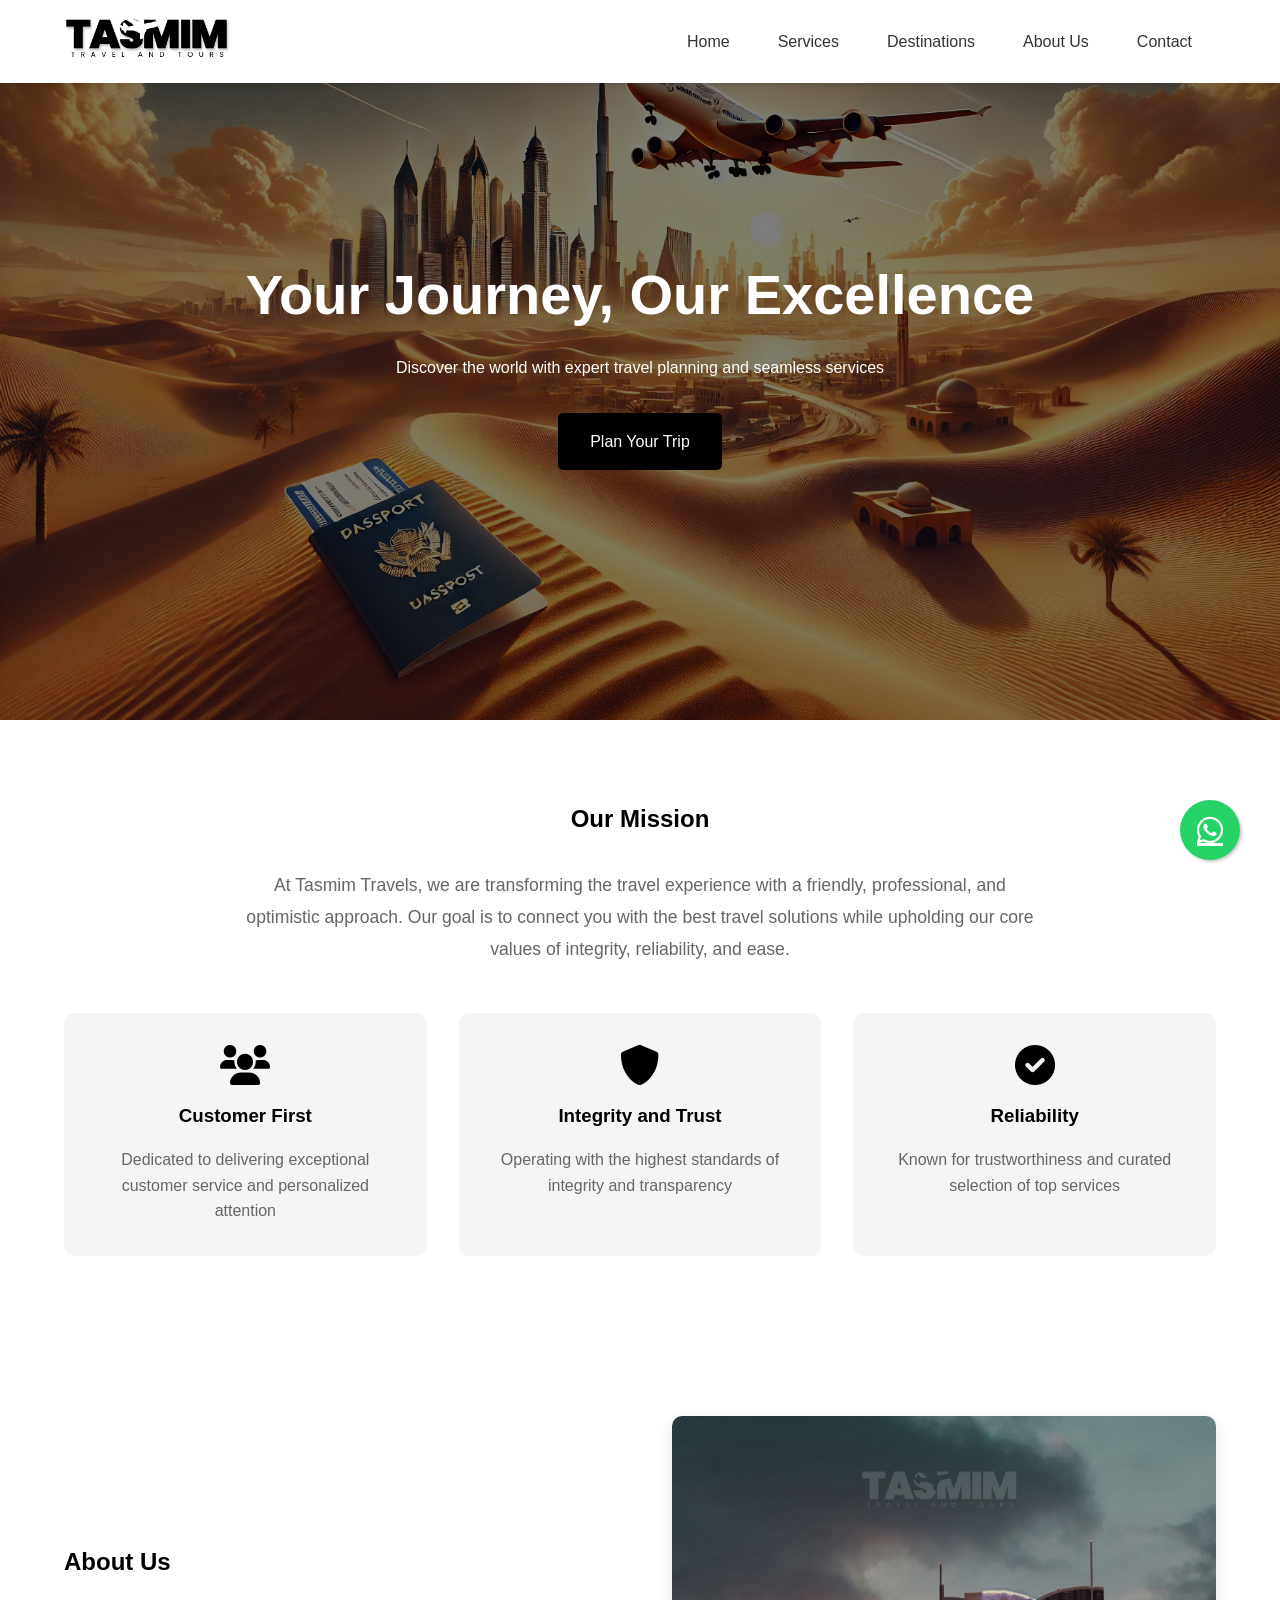
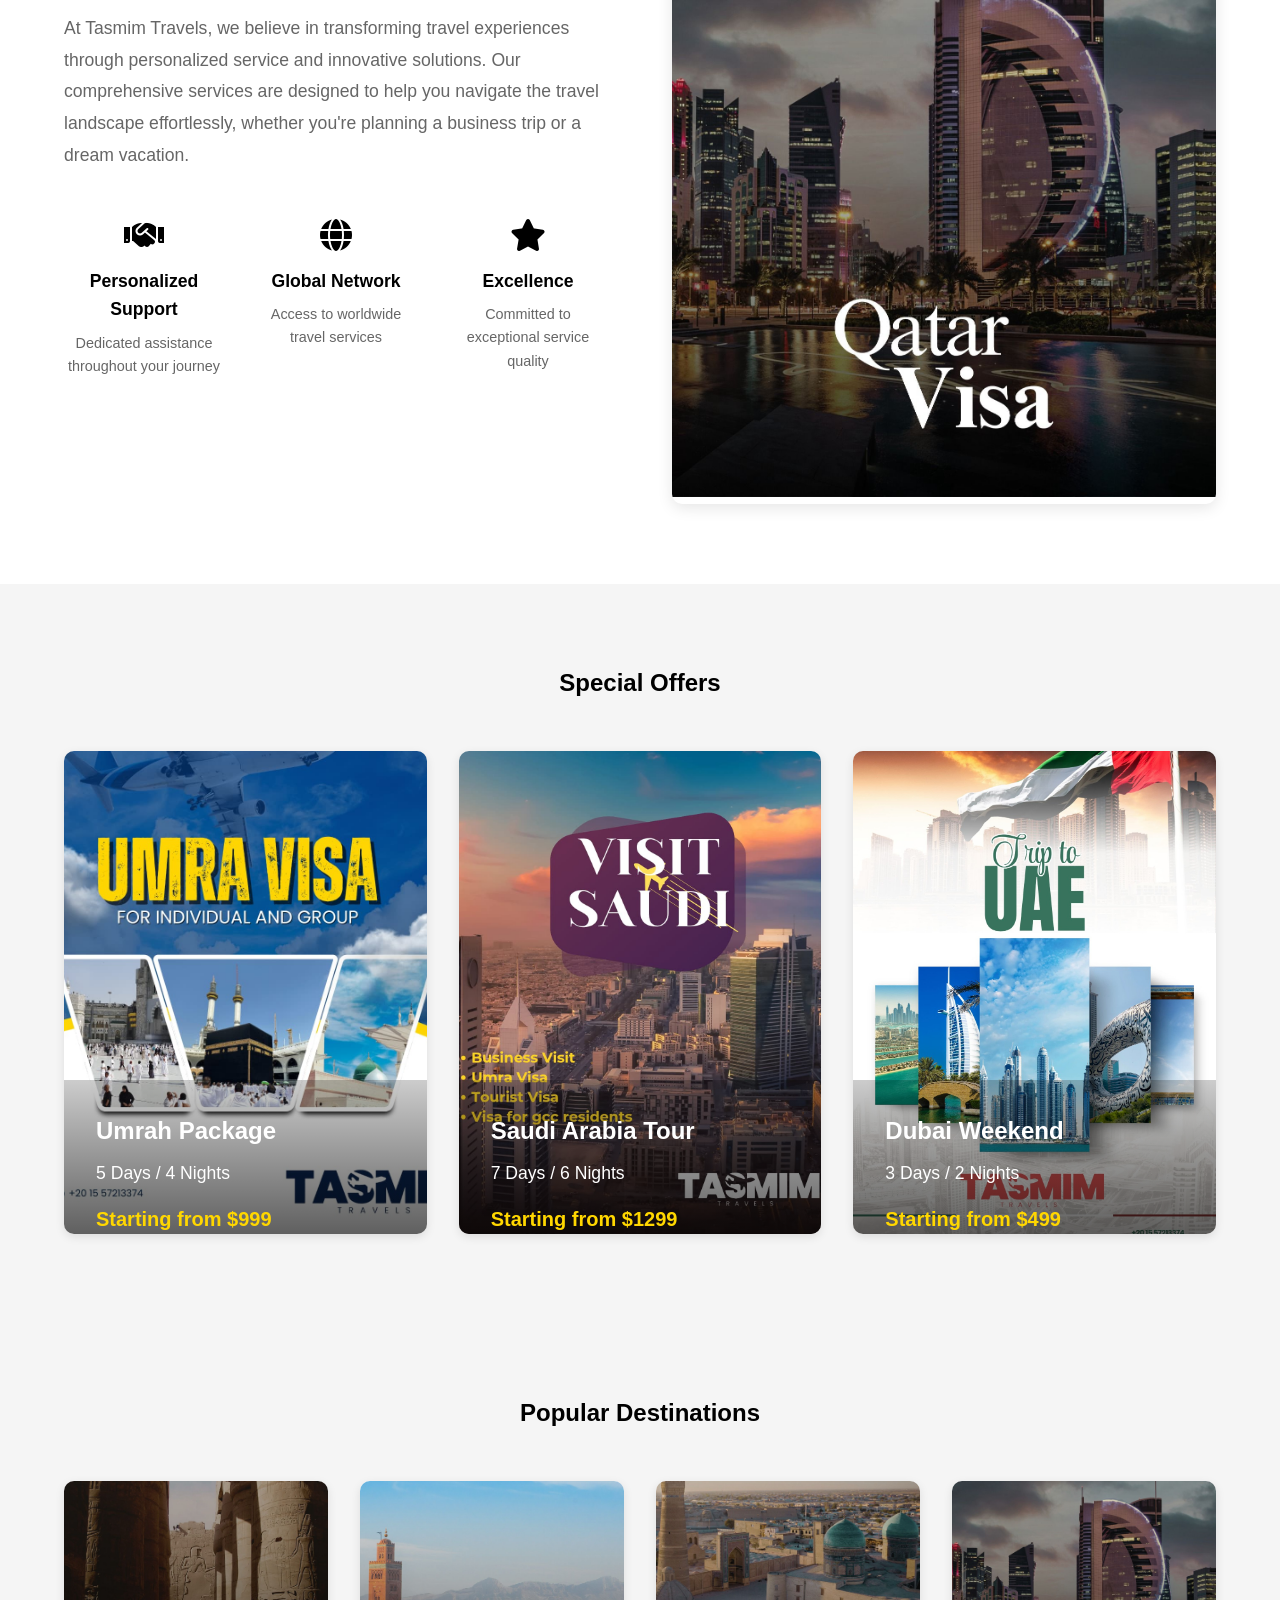
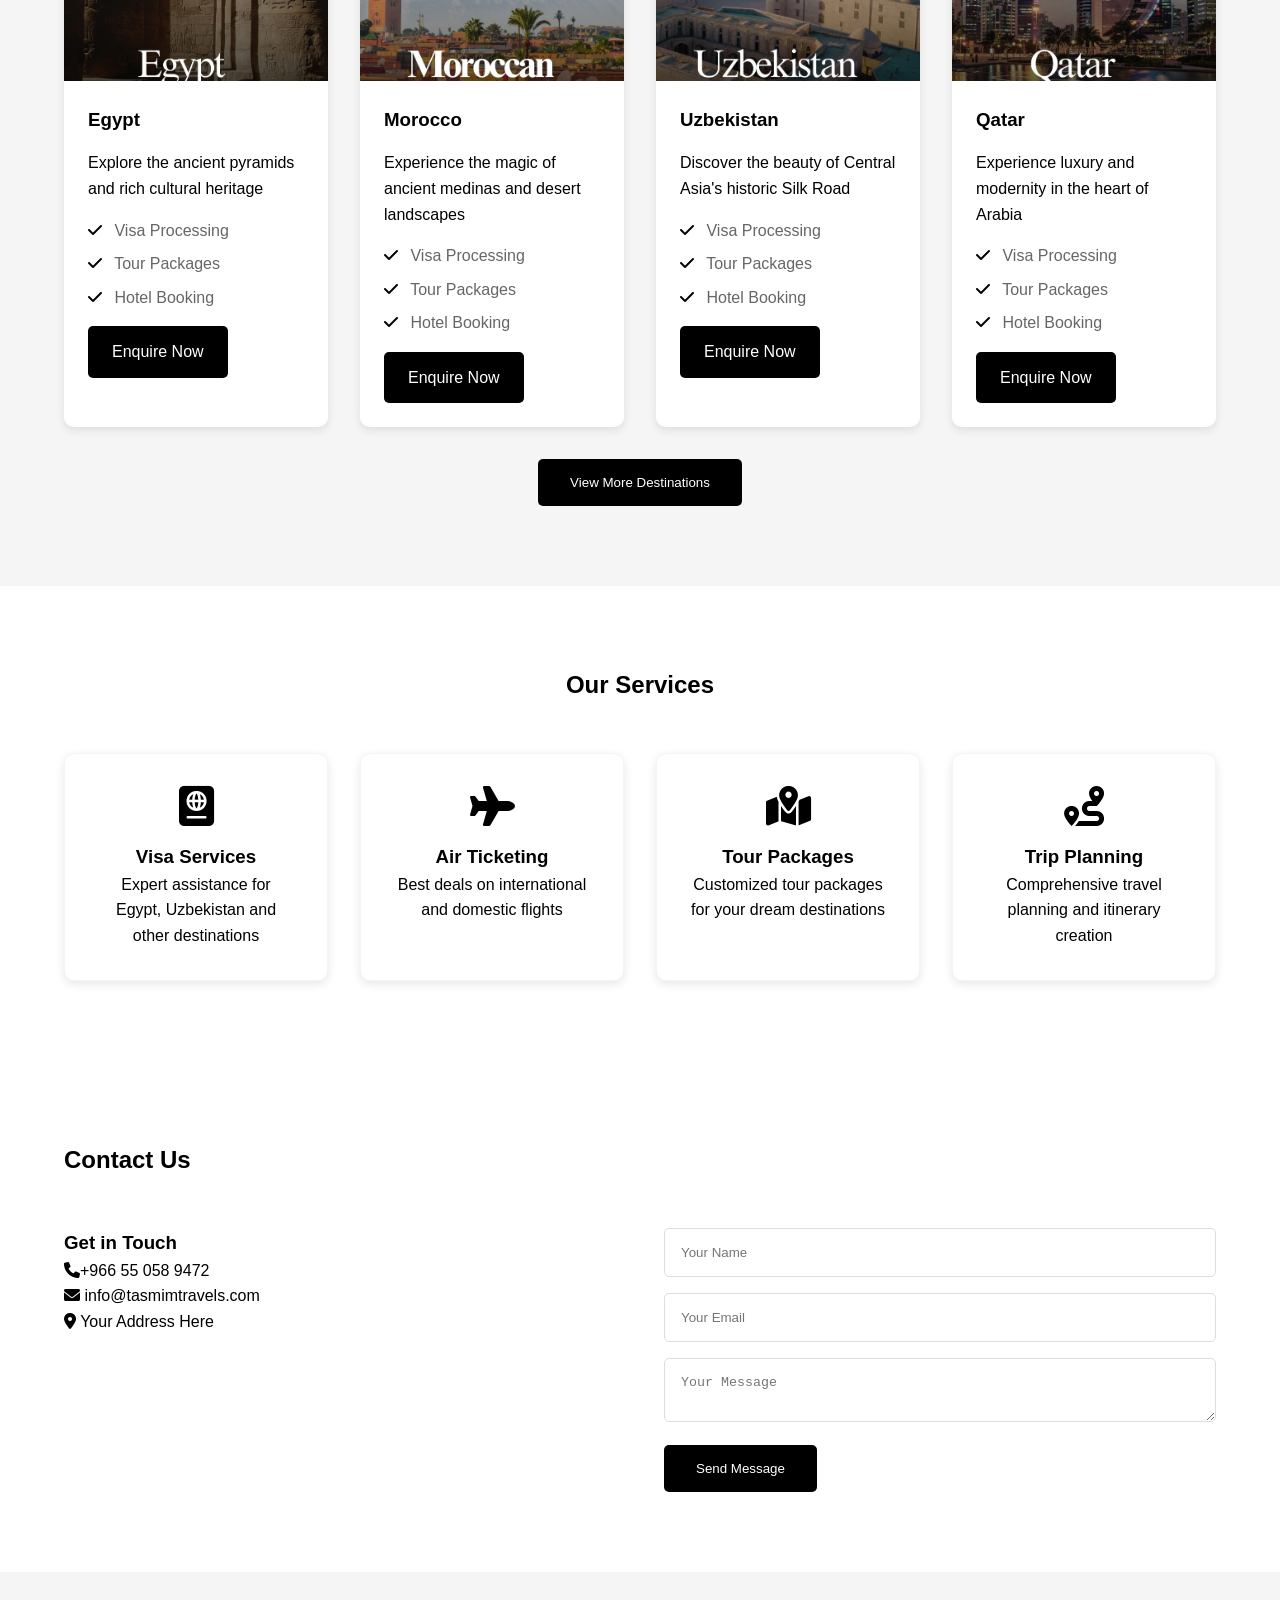
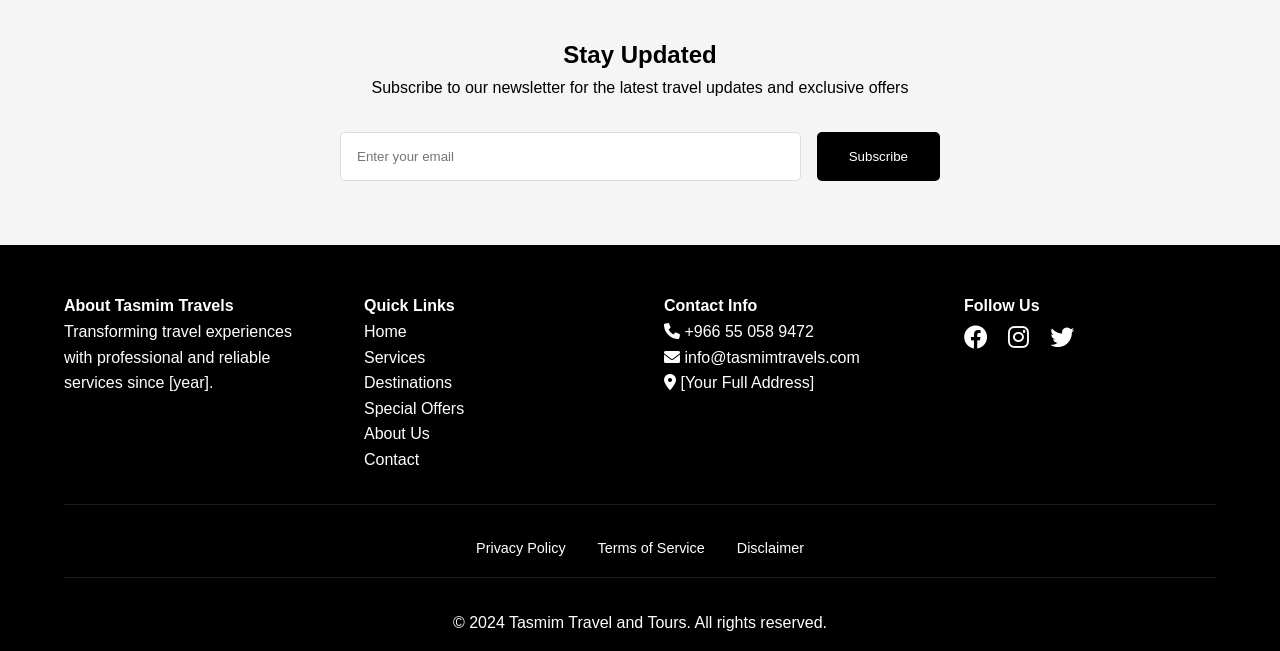
==== index.html @ 7924717f "First commit" ====
<!DOCTYPE html>
<html lang="en">
<head>
    <meta charset="UTF-8">
    <meta name="viewport" content="width=device-width, initial-scale=1.0">
    <title>Tasmim Travel and Tours</title>
    <link rel="stylesheet" href="styles.css">
    <link rel="stylesheet" href="https://cdnjs.cloudflare.com/ajax/libs/font-awesome/6.0.0/css/all.min.css">
</head>
<body>
    <!-- Header -->
    <header>
        <nav class="navbar">
            <div class="logo">
                <img src="assets/Tasmim (2).jpg" alt="Tasmim Travels">
            </div>
            <ul class="nav-links">
                <li><a href="#home">Home</a></li>
                <li><a href="#services">Services</a></li>
                <li><a href="#destinations">Destinations</a></li>
                <li><a href="#about">About Us</a></li>
                <li><a href="#contact">Contact</a></li>
            </ul>
        </nav>
    </header>

    <!-- Hero Section -->
    <section class="hero">
        <div class="hero-content">
            <h1>Your Journey, Our Excellence</h1>
            <p>Discover the world with expert travel planning and seamless services</p>
            <a href="#contact" class="cta-button">Plan Your Trip</a>
        </div>
    </section>

    <!-- Mission Section -->
    <section id="mission" class="mission">
        <div class="mission-content">
            <h2>Our Mission</h2>
            <p>At Tasmim Travels, we are transforming the travel experience with a friendly, professional, and optimistic approach. Our goal is to connect you with the best travel solutions while upholding our core values of integrity, reliability, and ease.</p>
            <div class="pillars-grid">
                <div class="pillar-card">
                    <i class="fas fa-users"></i>
                    <h3>Customer First</h3>
                    <p>Dedicated to delivering exceptional customer service and personalized attention</p>
                </div>
                <div class="pillar-card">
                    <i class="fas fa-shield-alt"></i>
                    <h3>Integrity and Trust</h3>
                    <p>Operating with the highest standards of integrity and transparency</p>
                </div>
                <div class="pillar-card">
                    <i class="fas fa-check-circle"></i>
                    <h3>Reliability</h3>
                    <p>Known for trustworthiness and curated selection of top services</p>
                </div>
            </div>
        </div>
    </section>

    <!-- About Us Section -->
    <section id="about" class="about">
        <div class="about-container">
            <div class="about-content">
                <h2>About Us</h2>
                <p>At Tasmim Travels, we believe in transforming travel experiences through personalized service and innovative solutions. Our comprehensive services are designed to help you navigate the travel landscape effortlessly, whether you're planning a business trip or a dream vacation.</p>
                <div class="about-features">
                    <div class="feature">
                        <i class="fas fa-handshake"></i>
                        <h3>Personalized Support</h3>
                        <p>Dedicated assistance throughout your journey</p>
                    </div>
                    <div class="feature">
                        <i class="fas fa-globe"></i>
                        <h3>Global Network</h3>
                        <p>Access to worldwide travel services</p>
                    </div>
                    <div class="feature">
                        <i class="fas fa-star"></i>
                        <h3>Excellence</h3>
                        <p>Committed to exceptional service quality</p>
                    </div>
                </div>
            </div>
            <div class="about-image">
                <img src="assets/qatar.jpeg" alt="Travel Experience">
            </div>
        </div>
    </section>

    <!-- Recent Offers Section -->
    <section id="offers" class="offers">
        <h2>Special Offers</h2>
        <div class="offers-grid"></div>
    </section>

    <!-- Destinations Section -->
    <section id="destinations" class="destinations">
        <h2>Popular Destinations</h2>
        <div class="destinations-grid"></div>
        <button class="view-more-btn">View More Destinations</button>
    </section>

    <!-- Services Section -->
    <section id="services" class="services">
        <h2>Our Services</h2>
        <div class="services-grid">
            <div class="service-card">
                <i class="fas fa-passport"></i>
                <h3>Visa Services</h3>
                <p>Expert assistance for Egypt, Uzbekistan and other destinations</p>
            </div>
            <div class="service-card">
                <i class="fas fa-plane"></i>
                <h3>Air Ticketing</h3>
                <p>Best deals on international and domestic flights</p>
            </div>
            <div class="service-card">
                <i class="fas fa-map-marked-alt"></i>
                <h3>Tour Packages</h3>
                <p>Customized tour packages for your dream destinations</p>
            </div>
            <div class="service-card">
                <i class="fas fa-route"></i>
                <h3>Trip Planning</h3>
                <p>Comprehensive travel planning and itinerary creation</p>
            </div>
        </div>
    </section>

    <!-- Contact Section -->
    <section id="contact" class="contact">
        <h2>Contact Us</h2>
        <div class="contact-container">
            <div class="contact-info">
                <h3>Get in Touch</h3>
                <p><i class="fas fa-phone"></i>+966 55 058 9472</p>
                <p><i class="fas fa-envelope"></i> info@tasmimtravels.com</p>
                <p><i class="fas fa-location-dot"></i> Your Address Here</p>
            </div>
            <form class="contact-form">
                <input type="text" placeholder="Your Name">
                <input type="email" placeholder="Your Email">
                <textarea placeholder="Your Message"></textarea>
                <button type="submit">Send Message</button>
            </form>
        </div>
    </section>

    <!-- Newsletter Section -->
    <section id="newsletter" class="newsletter">
        <div class="newsletter-content">
            <h2>Stay Updated</h2>
            <p>Subscribe to our newsletter for the latest travel updates and exclusive offers</p>
            <form class="newsletter-form">
                <input type="email" placeholder="Enter your email">
                <button type="submit">Subscribe</button>
            </form>
        </div>
    </section>

    <!-- WhatsApp Float Button -->
    <a href="https://wa.me/+966550589472" class="whatsapp-float" target="_blank">
        <i class="fab fa-whatsapp"></i>
    </a>

    <!-- Footer -->
    <footer>
        <div class="footer-content">
            <div class="footer-section">
                <h4>About Tasmim Travels</h4>
                <p>Transforming travel experiences with professional and reliable services since [year].</p>
            </div>
            <div class="footer-links">
                <h4>Quick Links</h4>
                <ul>
                    <li><a href="#home">Home</a></li>
                    <li><a href="#services">Services</a></li>
                    <li><a href="#destinations">Destinations</a></li>
                    <li><a href="#offers">Special Offers</a></li>
                    <li><a href="#about">About Us</a></li>
                    <li><a href="#contact">Contact</a></li>
                </ul>
            </div>
            <div class="footer-contact">
                <h4>Contact Info</h4>
                <p><i class="fas fa-phone"></i> +966 55 058 9472</p>
                <p><i class="fas fa-envelope"></i> info@tasmimtravels.com</p>
                <p><i class="fas fa-location-dot"></i> [Your Full Address]</p>
            </div>
            <div class="footer-social">
                <h4>Follow Us</h4>
                <div class="social-icons">
                    <a href="#"><i class="fab fa-facebook"></i></a>
                    <a href="#"><i class="fab fa-instagram"></i></a>
                    <a href="#"><i class="fab fa-twitter"></i></a>
                </div>
            </div>
        </div>
        <div class="footer-legal">
            <div class="legal-links">
                <a href="/privacy">Privacy Policy</a>
                <a href="/terms">Terms of Service</a>
                <a href="/disclaimer">Disclaimer</a>
            </div>
            <div class="footer-bottom">
                <p>&copy; 2024 Tasmim Travel and Tours. All rights reserved.</p>
            </div>
        </div>
    </footer>
    <script src="script.js"></script>
</body>
</html>
---- styles.css ----
/* Reset and Base Styles */
* {
    margin: 0;
    padding: 0;
    box-sizing: border-box;
}

body {
    font-family: 'Arial', sans-serif;
    line-height: 1.6;
}

/* Update existing color schemes */
:root {
    --primary-color: #000000;
    --secondary-color: #ffffff;
    --accent-color: #333333;
    --text-light: #ffffff;
    --text-dark: #000000;
    --gray-light: #f5f5f5;
    --gray-medium: #666666;
}

/* Navbar Styles */
.navbar {
    display: flex;
    justify-content: space-between;
    align-items: center;
    padding: 0.8rem 5%;
    background: var(--secondary-color);
    position: fixed;
    width: 100%;
    top: 0;
    z-index: 1000;
    box-shadow: 0 2px 5px rgba(0,0,0,0.1);
}

.logo img {
    height: 50px;
}

.nav-links {
    display: flex;
    list-style: none;
}

.nav-links li a {
    text-decoration: none;
    color: #333;
    padding: 0 1.5rem;
    transition: color 0.3s;
}

.nav-links li a:hover {
    color: var(--primary-color);
    font-weight: bold;
}

/* Hero Section */
.hero {
    height: 80vh;
    background: linear-gradient(rgba(0,0,0,0.5), rgba(0,0,0,0.5)), url('assets/hero.webp');
    background-size: cover;
    background-position: center;
    display: flex;
    align-items: center;
    justify-content: center;
    text-align: center;
    color: white;
}

.hero-content h1 {
    font-size: 3.5rem;
    margin-bottom: 1rem;
}

.cta-button {
    display: inline-block;
    padding: 1rem 2rem;
    background: var(--primary-color);
    color: var(--secondary-color);
    text-decoration: none;
    border-radius: 5px;
    margin-top: 2rem;
    transition: background 0.3s;
}

.cta-button:hover {
    background: var(--accent-color);
}

/* Services Section */
.services {
    padding: 5rem 5%;
    text-align: center;
}

.services-grid {
    display: grid;
    grid-template-columns: repeat(auto-fit, minmax(250px, 1fr));
    gap: 2rem;
    margin-top: 3rem;
}

.service-card {
    padding: 2rem;
    border-radius: 10px;
    box-shadow: 0 3px 10px rgba(0,0,0,0.1);
    transition: transform 0.3s;
    background: var(--secondary-color);
    border: 1px solid var(--gray-light);
}

.service-card:hover {
    transform: translateY(-5px);
}

.service-card i {
    font-size: 2.5rem;
    color: var(--primary-color);
    margin-bottom: 1rem;
}

/* Contact Section */
.contact {
    padding: 5rem 5%;
    background: var(--secondary-color);
}

.contact-container {
    display: grid;
    grid-template-columns: 1fr 1fr;
    gap: 3rem;
    margin-top: 3rem;
}

.contact-form input,
.contact-form textarea {
    width: 100%;
    padding: 1rem;
    margin-bottom: 1rem;
    border: 1px solid #ddd;
    border-radius: 5px;
}

.contact-form button {
    padding: 1rem 2rem;
    background: var(--primary-color);
    color: var(--secondary-color);
    border: none;
    border-radius: 5px;
    cursor: pointer;
}

.contact-form button:hover {
    background: var(--accent-color);
}

/* Footer Styles */
footer {
    background: var(--primary-color);
    color: white;
    padding: 3rem 5% 1rem;
}

.footer-content {
    display: grid;
    grid-template-columns: repeat(auto-fit, minmax(200px, 1fr));
    gap: 3rem;
    margin-bottom: 2rem;
}

.footer-links ul {
    list-style: none;
}

.footer-links a {
    color: white;
    text-decoration: none;
}

.social-icons a {
    color: white;
    font-size: 1.5rem;
    margin-right: 1rem;
}

.footer-bottom {
    text-align: center;
    padding-top: 2rem;
    border-top: 1px solid rgba(255,255,255,0.1);
}

.footer-legal {
    padding-top: 2rem;
    border-top: 1px solid rgba(255,255,255,0.1);
    text-align: center;
}

.legal-links {
    display: flex;
    justify-content: center;
    gap: 2rem;
    margin-bottom: 1rem;
}

.legal-links a {
    color: var(--text-light);
    text-decoration: none;
    font-size: 0.9rem;
}

/* New Destinations Styles */
.destinations {
    padding: 5rem 5%;
    background: var(--gray-light);
}

.destinations h2 {
    text-align: center;
    margin-bottom: 3rem;
    color: var(--text-dark);
}

.destinations-grid {
    display: grid;
    grid-template-columns: repeat(4, 1fr);
    gap: 2rem;
}

.destination-card {
    background: var(--secondary-color);
    border-radius: 10px;
    overflow: hidden;
    box-shadow: 0 3px 10px rgba(0,0,0,0.1);
    transition: transform 0.3s;
    animation: fadeIn 0.5s ease-out forwards;
}

.destination-card:hover {
    transform: translateY(-5px);
}

.destination-img {
    height: 200px;
    overflow: hidden;
}

.destination-img img {
    width: 100%;
    height: 100%;
    object-fit: cover;
    transition: transform 0.3s;
}

.destination-card:hover .destination-img img {
    transform: scale(1.1);
}

.destination-content {
    padding: 1.5rem;
}

.destination-content h3 {
    color: var(--text-dark);
    margin-bottom: 1rem;
}

.destination-features {
    list-style: none;
    margin: 1rem 0;
}

.destination-features li {
    margin-bottom: 0.5rem;
    color: var(--gray-medium);
}

.destination-features i {
    color: var(--primary-color);
    margin-right: 0.5rem;
}

.destination-cta {
    display: inline-block;
    padding: 0.8rem 1.5rem;
    background: var(--primary-color);
    color: var(--secondary-color);
    text-decoration: none;
    border-radius: 5px;
    transition: background 0.3s;
}

.destination-cta:hover {
    background: var(--accent-color);
}

/* WhatsApp Float Button */
.whatsapp-float {
    position: fixed;
    bottom: 40px;
    right: 40px;
    background: #25D366;
    color: var(--secondary-color);
    width: 60px;
    height: 60px;
    border-radius: 50%;
    text-align: center;
    font-size: 30px;
    box-shadow: 2px 2px 3px rgba(0,0,0,0.2);
    z-index: 100;
    display: flex;
    align-items: center;
    justify-content: center;
    transition: transform 0.3s;
}

.whatsapp-float:hover {
    transform: scale(1.1);
}

/* Responsive Design */
@media (max-width: 768px) {
    .nav-links {
        display: none;
    }
    
    .hero-content h1 {
        font-size: 2.5rem;
    }
    
    .contact-container {
        grid-template-columns: 1fr;
    }

    .destinations-grid {
        grid-template-columns: 1fr;
    }

    .whatsapp-float {
        bottom: 20px;
        right: 20px;
        width: 50px;
        height: 50px;
        font-size: 25px;
    }

    /* Add hamburger menu for mobile */
    .navbar {
        position: relative;
    }

    .nav-links {
        position: absolute;
        top: 100%;
        left: 0;
        right: 0;
        background: var(--secondary-color);
        flex-direction: column;
        padding: 1rem 0;
        text-align: center;
        box-shadow: 0 2px 5px rgba(0,0,0,0.1);
    }

    .nav-links li {
        margin: 1rem 0;
    }

    .hamburger {
        display: block;
    }

    .footer-content {
        grid-template-columns: 1fr;
        text-align: center;
    }

    .legal-links {
        flex-direction: column;
        gap: 1rem;
    }

    .social-icons {
        justify-content: center;
    }
}

/* Add animation for cards */
@keyframes fadeIn {
    from {
        opacity: 0;
        transform: translateY(20px);
    }
    to {
        opacity: 1;
        transform: translateY(0);
    }
}

.destination-card {
    animation: fadeIn 0.5s ease-out forwards;
}

/* Hamburger button styles */
.hamburger {
    display: none;
    background: none;
    border: none;
    font-size: 1.5rem;
    cursor: pointer;
    color: var(--primary-color);
}

@media (max-width: 768px) {
    .hamburger {
        display: block;
    }
}

/* Hide cards after the first 4 */
.destination-card:nth-child(n+5) {
    display: none;
}

/* Show all cards when parent has show-all class */
.show-all .destination-card {
    display: block;
}

/* View More Button */
.view-more-btn {
    display: block;
    margin: 2rem auto 0;
    padding: 1rem 2rem;
    background: var(--primary-color);
    color: var(--secondary-color);
    border: none;
    border-radius: 5px;
    cursor: pointer;
    transition: background 0.3s;
}

.view-more-btn:hover {
    background: var(--accent-color);
}

.view-more-btn.hidden {
    display: none;
}

@media (max-width: 1200px) {
    .destinations-grid {
        grid-template-columns: repeat(3, 1fr);
    }
    /* Show first 3 cards on medium screens */
    .destination-card:nth-child(n+4) {
        display: none;
    }
    .show-all .destination-card {
        display: block;
    }
}

@media (max-width: 992px) {
    .destinations-grid {
        grid-template-columns: repeat(2, 1fr);
    }
    /* Show first 2 cards on smaller screens */
    .destination-card:nth-child(n+3) {
        display: none;
    }
    .show-all .destination-card {
        display: block;
    }
}

@media (max-width: 768px) {
    .destinations-grid {
        grid-template-columns: 1fr;
    }
    /* Show first card on mobile */
    .destination-card:nth-child(n+2) {
        display: none;
    }
    .show-all .destination-card {
        display: block;
    }
}

/* Offers Section */
.offers {
    padding: 5rem 5%;
    background: var(--gray-light);
}

.offers h2 {
    text-align: center;
    margin-bottom: 3rem;
    color: var(--text-dark);
}

.offers-grid {
    display: grid;
    grid-template-columns: repeat(3, 1fr);
    gap: 2rem;
}

.offer-card {
    position: relative;
    border-radius: 10px;
    overflow: hidden;
    box-shadow: 0 3px 10px rgba(0,0,0,0.1);
    transition: transform 0.3s;
    aspect-ratio: 3/4;
}

.offer-card img {
    width: 100%;
    height: 100%;
    object-fit: cover;
    transition: transform 0.3s;
}

.offer-overlay {
    position: absolute;
    bottom: 0;
    left: 0;
    right: 0;
    background: linear-gradient(to top, rgba(0,0,0,0.9), rgba(0,0,0,0.2));
    padding: 2rem;
    color: white;
    transform: translateY(100px);
    transition: transform 0.3s;
}

.offer-card:hover {
    transform: translateY(-5px);
}

.offer-card:hover .offer-overlay {
    transform: translateY(0);
}

.offer-card:hover img {
    transform: scale(1.1);
}

.offer-overlay h3 {
    font-size: 1.5rem;
    margin-bottom: 0.5rem;
}

.offer-overlay p {
    margin-bottom: 0.5rem;
    font-size: 1.1rem;
}

.offer-overlay .price {
    font-size: 1.25rem;
    font-weight: bold;
    color: #ffd700;
    margin: 1rem 0;
}

.offer-cta {
    display: inline-flex;
    align-items: center;
    gap: 0.5rem;
    background: #25D366;
    color: white;
    text-decoration: none;
    padding: 0.8rem 1.5rem;
    border-radius: 5px;
    transition: background 0.3s;
}

.offer-cta:hover {
    background: #128C7E;
}

/* Responsive adjustments for offers section */
@media (max-width: 992px) {
    .offers-grid {
        grid-template-columns: repeat(2, 1fr);
    }
}

@media (max-width: 768px) {
    .offers-grid {
        grid-template-columns: 1fr;
    }
    
    .offer-overlay {
        transform: translateY(0);
        background: linear-gradient(to top, rgba(0,0,0,0.9), rgba(0,0,0,0.4));
    }
}

/* Mission Section Styles */
.mission {
    padding: 5rem 5%;
    background: var(--secondary-color);
}

.mission-content {
    max-width: 1200px;
    margin: 0 auto;
    text-align: center;
}

.mission-content h2 {
    margin-bottom: 2rem;
    color: var(--text-dark);
}

.mission-content > p {
    max-width: 800px;
    margin: 0 auto 3rem;
    font-size: 1.1rem;
    line-height: 1.8;
    color: var(--gray-medium);
}

.pillars-grid {
    display: grid;
    grid-template-columns: repeat(3, 1fr);
    gap: 2rem;
}

.pillar-card {
    padding: 2rem;
    border-radius: 10px;
    background: var(--gray-light);
    transition: transform 0.3s;
}

.pillar-card:hover {
    transform: translateY(-5px);
}

.pillar-card i {
    font-size: 2.5rem;
    color: var(--primary-color);
    margin-bottom: 1rem;
}

.pillar-card h3 {
    margin-bottom: 1rem;
    color: var(--text-dark);
}

.pillar-card p {
    color: var(--gray-medium);
}

@media (max-width: 768px) {
    .pillars-grid {
        grid-template-columns: 1fr;
    }
}

/* About Us Section */
.about {
    padding: 5rem 5%;
    background: var(--secondary-color);
}

.about-container {
    max-width: 1200px;
    margin: 0 auto;
    display: grid;
    grid-template-columns: 1fr 1fr;
    gap: 4rem;
    align-items: center;
}

.about-content h2 {
    margin-bottom: 2rem;
    color: var(--text-dark);
}

.about-content > p {
    font-size: 1.1rem;
    line-height: 1.8;
    color: var(--gray-medium);
    margin-bottom: 3rem;
}

.about-features {
    display: grid;
    grid-template-columns: repeat(3, 1fr);
    gap: 2rem;
}

.feature {
    text-align: center;
}

.feature i {
    font-size: 2rem;
    color: var(--primary-color);
    margin-bottom: 1rem;
}

.feature h3 {
    font-size: 1.1rem;
    margin-bottom: 0.5rem;
    color: var(--text-dark);
}

.feature p {
    font-size: 0.9rem;
    color: var(--gray-medium);
}

.about-image {
    position: relative;
    border-radius: 10px;
    overflow: hidden;
    box-shadow: 0 4px 15px rgba(0,0,0,0.1);
}

.about-image img {
    width: 100%;
    height: 100%;
    object-fit: cover;
}

/* Responsive design for About section */
@media (max-width: 992px) {
    .about-container {
        grid-template-columns: 1fr;
        gap: 2rem;
    }

    .about-image {
        order: -1;
        max-height: 400px;
    }
}

@media (max-width: 768px) {
    .about-features {
        grid-template-columns: 1fr;
        gap: 1.5rem;
    }
}

/* Newsletter Section */
.newsletter {
    padding: 4rem 5%;
    background: var(--gray-light);
    text-align: center;
}

.newsletter-content {
    max-width: 600px;
    margin: 0 auto;
}

.newsletter-form {
    display: flex;
    gap: 1rem;
    margin-top: 2rem;
}

.newsletter-form input {
    flex: 1;
    padding: 1rem;
    border: 1px solid #ddd;
    border-radius: 5px;
}

.newsletter-form button {
    padding: 1rem 2rem;
    background: var(--primary-color);
    color: var(--secondary-color);
    border: none;
    border-radius: 5px;
    cursor: pointer;
}

@media (max-width: 768px) {
    .newsletter-form {
        flex-direction: column;
    }
    
    .newsletter-form button {
        width: 100%;
    }
}

/* Navbar Improvements */
.navbar {
    padding: 0.8rem 5%;
}

.hamburger {
    display: none;
    background: none;
    border: none;
    font-size: 1.5rem;
    cursor: pointer;
    color: var(--primary-color);
}

@media (max-width: 768px) {
    .hamburger {
        display: block;
    }

    .nav-links {
        display: none;
        position: absolute;
        top: 100%;
        left: 0;
        right: 0;
        background: var(--secondary-color);
        padding: 1rem 0;
        box-shadow: 0 2px 5px rgba(0,0,0,0.1);
    }

    .nav-links.active {
        display: flex;
        flex-direction: column;
    }

    .nav-links li {
        margin: 0.5rem 0;
    }
}
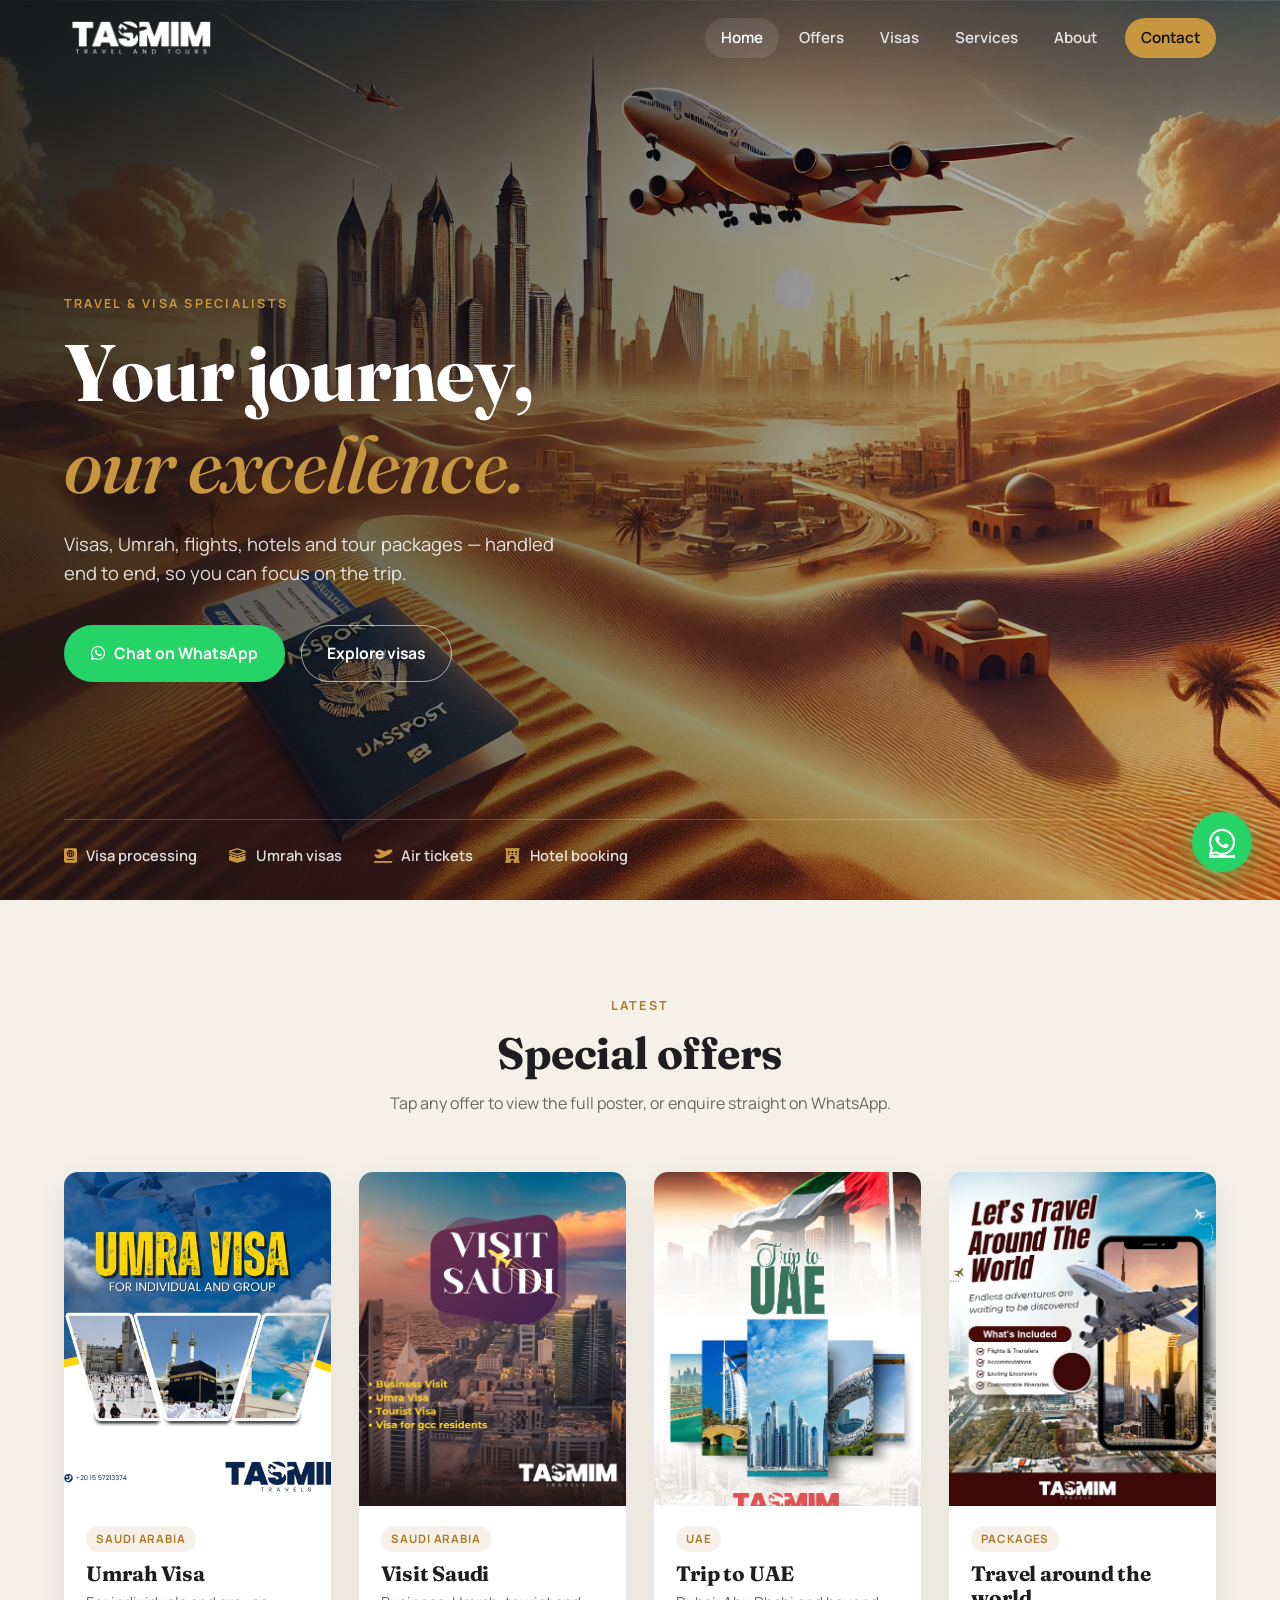
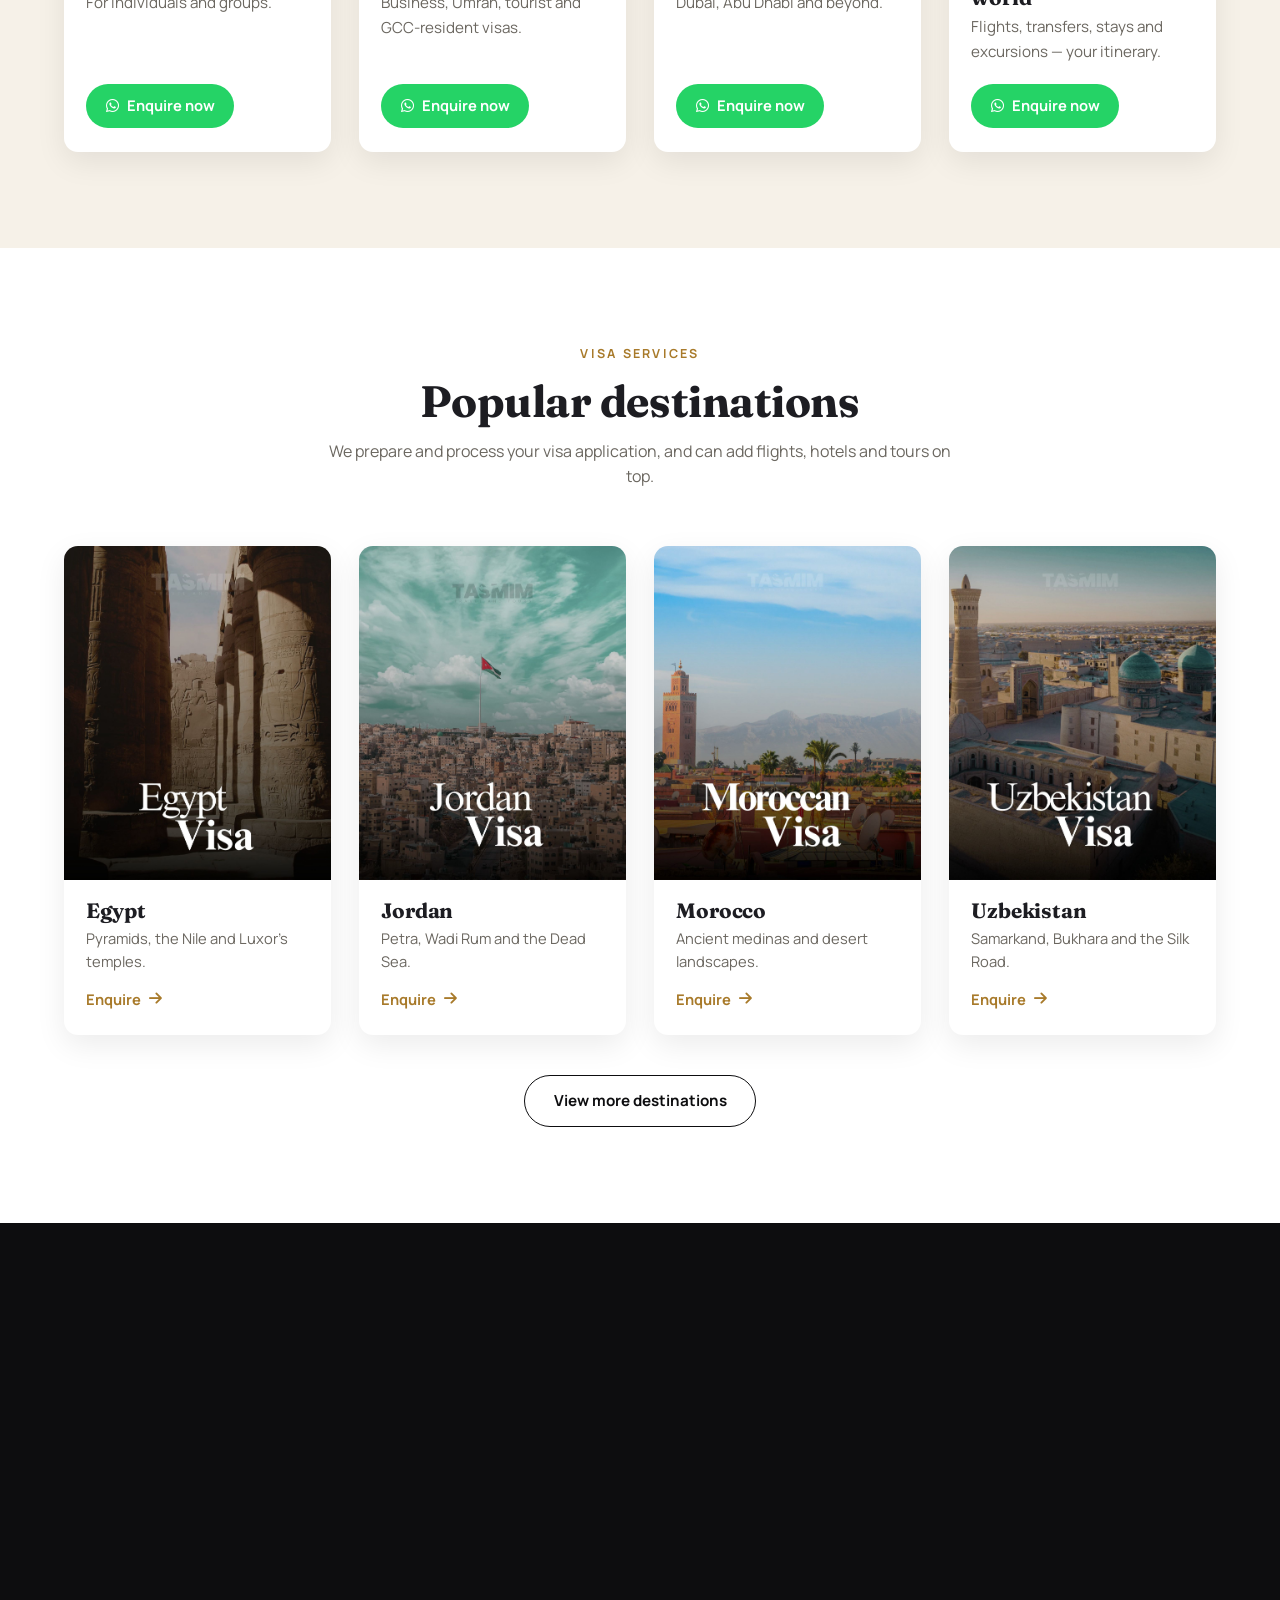
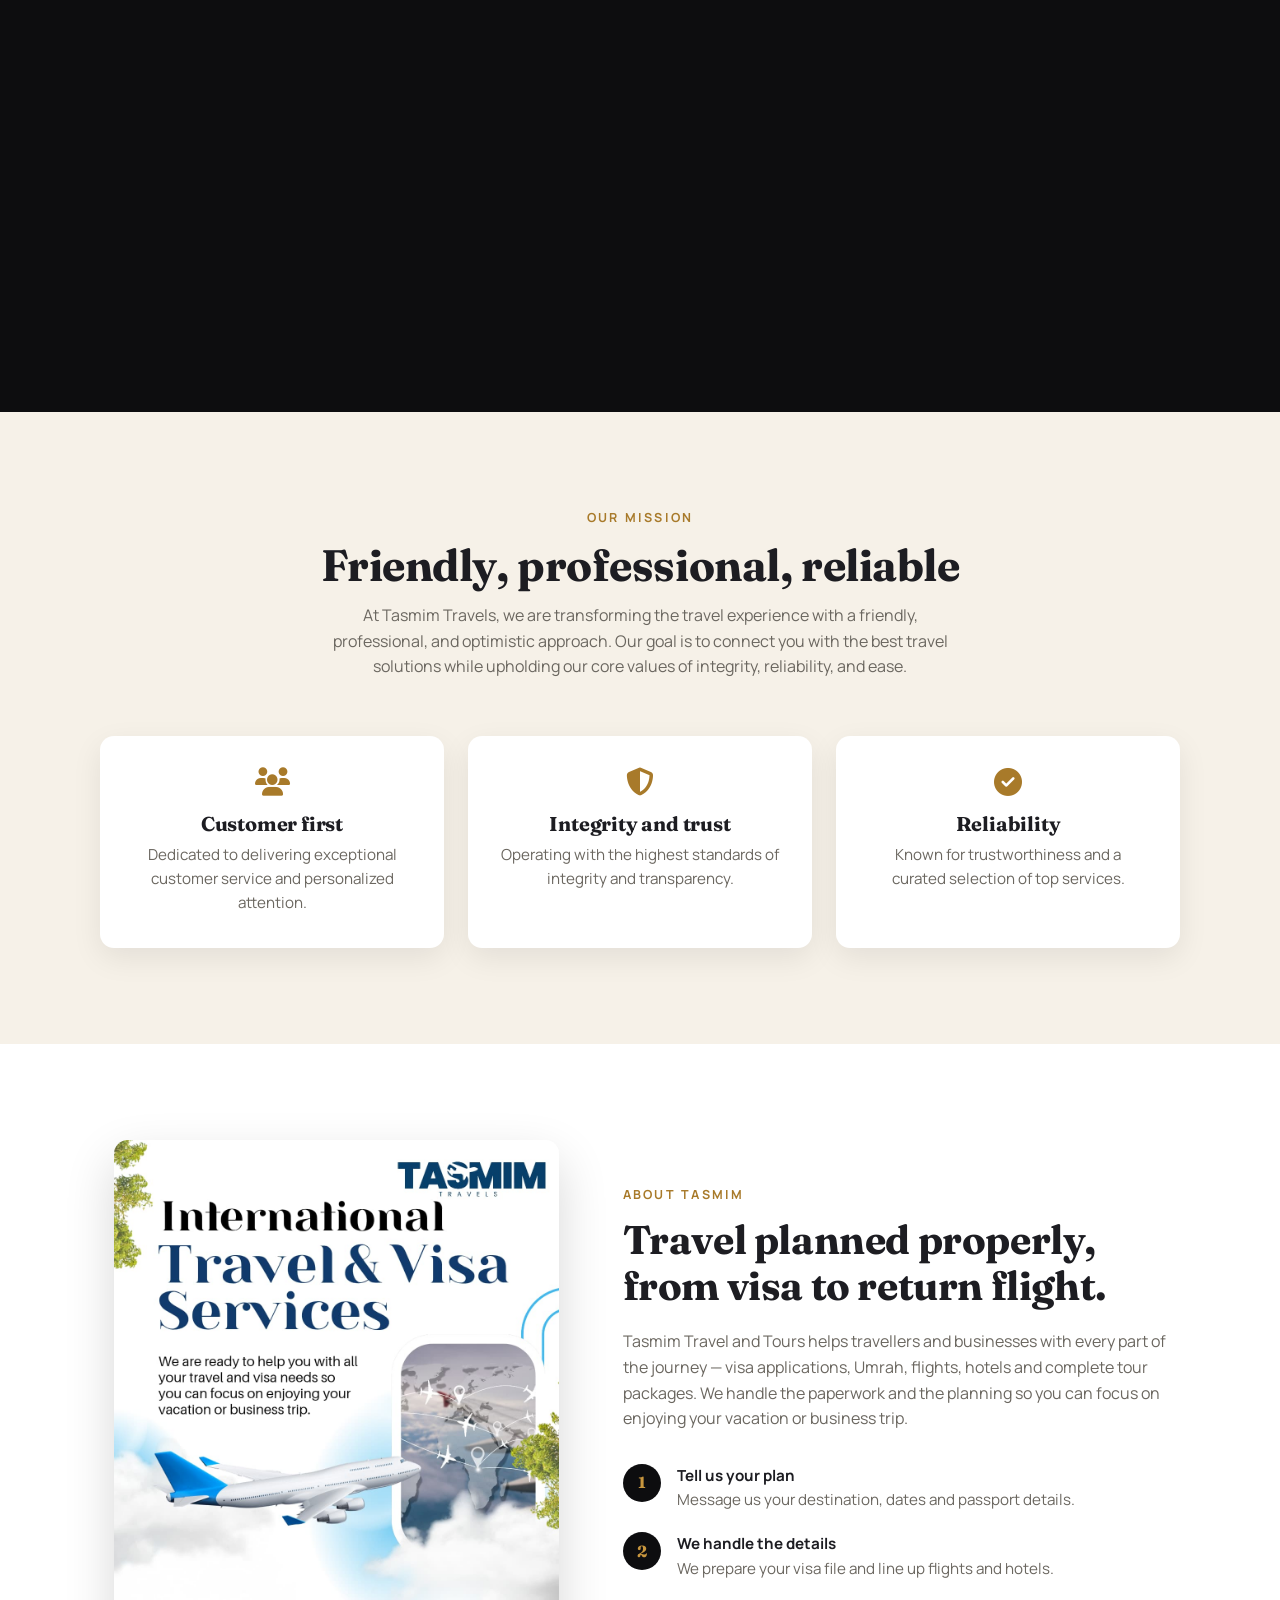
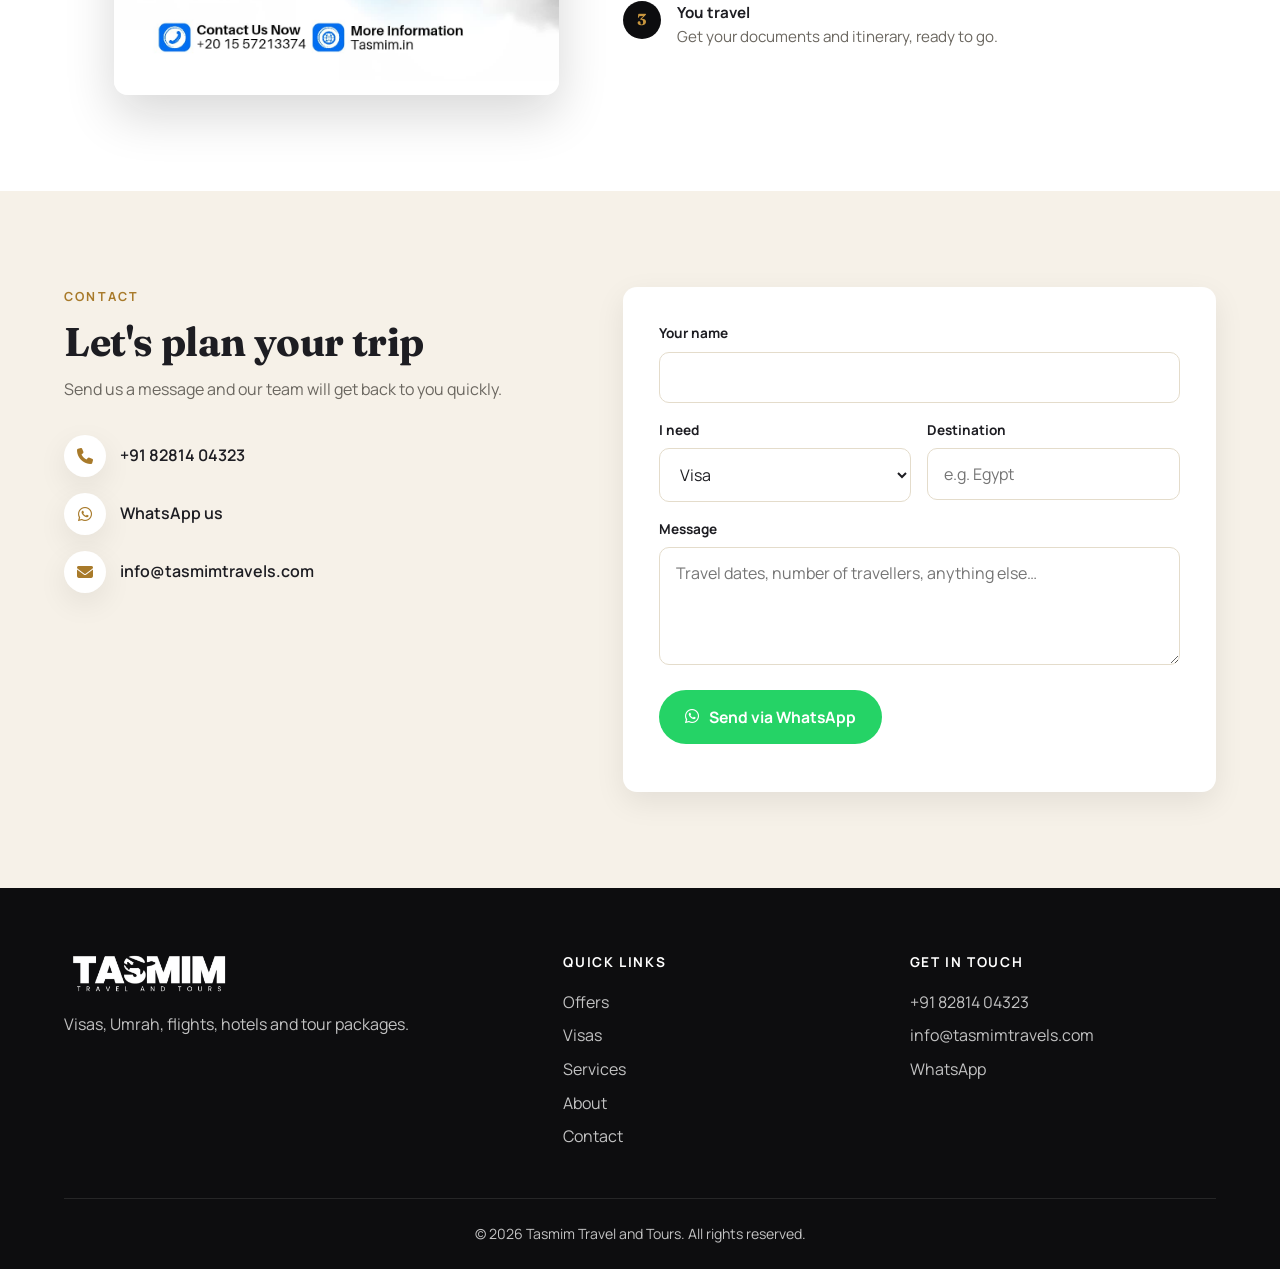
==== commit a440c69e: "Replace site with redesigned version from md-thayyib/TASMIM Mirrors md-thayyib/TASMIM@0fd0f38: new d" ====
--- a/index.html
+++ b/index.html
@@ -3,211 +3,389 @@
 <head>
     <meta charset="UTF-8">
     <meta name="viewport" content="width=device-width, initial-scale=1.0">
-    <title>Tasmim Travel and Tours</title>
+    <title>Tasmim Travel and Tours | Visa, Umrah, Flights & Tour Packages</title>
+    <meta name="description" content="Tasmim Travel and Tours — visa processing, Umrah visas, air ticketing, hotel booking and tailor-made tour packages for Saudi Arabia, UAE, Egypt, Jordan, Morocco, Qatar, Uzbekistan, Vietnam, USA and more.">
+    <meta name="theme-color" content="#0d0d0f">
+    <link rel="canonical" href="https://tasmimtravels.com/">
+
+    <meta property="og:type" content="website">
+    <meta property="og:title" content="Tasmim Travel and Tours">
+    <meta property="og:description" content="Visa, Umrah, flights, hotels and tour packages — planned end to end.">
+    <meta property="og:image" content="assets/hero.webp">
+    <meta property="og:url" content="https://tasmimtravels.com/">
+
+    <link rel="icon" type="image/jpeg" href="assets/favicon.jpg">
+    <link rel="apple-touch-icon" href="assets/favicon.jpg">
+
+    <link rel="preconnect" href="https://fonts.googleapis.com">
+    <link rel="preconnect" href="https://fonts.gstatic.com" crossorigin>
+    <link href="https://fonts.googleapis.com/css2?family=Fraunces:opsz,wght@9..144,500;9..144,700&family=Manrope:wght@400;500;600;700&display=swap" rel="stylesheet">
+    <link rel="stylesheet" href="https://cdnjs.cloudflare.com/ajax/libs/font-awesome/6.5.1/css/all.min.css">
     <link rel="stylesheet" href="styles.css">
-    <link rel="stylesheet" href="https://cdnjs.cloudflare.com/ajax/libs/font-awesome/6.0.0/css/all.min.css">
+
+    <script type="application/ld+json">
+    {
+        "@context": "https://schema.org",
+        "@type": "TravelAgency",
+        "name": "Tasmim Travel and Tours",
+        "url": "https://tasmimtravels.com/",
+        "logo": "https://tasmimtravels.com/assets/logo.png",
+        "telephone": "+918281404323",
+        "email": "info@tasmimtravels.com"
+    }
+    </script>
 </head>
 <body>
+    <a class="skip-link" href="#main">Skip to content</a>
+
     <!-- Header -->
-    <header>
-        <nav class="navbar">
-            <div class="logo">
-                <img src="assets/Tasmim (2).jpg" alt="Tasmim Travels">
-            </div>
-            <ul class="nav-links">
+    <header class="site-header">
+        <nav class="navbar" aria-label="Main">
+            <a href="#home" class="logo" aria-label="Tasmim Travel and Tours — home">
+                <img src="assets/logo.png" alt="Tasmim Travel and Tours" width="600" height="162">
+            </a>
+            <button class="hamburger" aria-label="Open menu" aria-expanded="false" aria-controls="nav-links">
+                <i class="fas fa-bars" aria-hidden="true"></i>
+            </button>
+            <ul class="nav-links" id="nav-links">
                 <li><a href="#home">Home</a></li>
+                <li><a href="#offers">Offers</a></li>
+                <li><a href="#destinations">Visas</a></li>
                 <li><a href="#services">Services</a></li>
-                <li><a href="#destinations">Destinations</a></li>
-                <li><a href="#about">About Us</a></li>
-                <li><a href="#contact">Contact</a></li>
+                <li><a href="#about">About</a></li>
+                <li><a href="#contact" class="nav-cta">Contact</a></li>
             </ul>
         </nav>
     </header>
 
-    <!-- Hero Section -->
-    <section class="hero">
-        <div class="hero-content">
-            <h1>Your Journey, Our Excellence</h1>
-            <p>Discover the world with expert travel planning and seamless services</p>
-            <a href="#contact" class="cta-button">Plan Your Trip</a>
-        </div>
-    </section>
-
-    <!-- Mission Section -->
-    <section id="mission" class="mission">
-        <div class="mission-content">
-            <h2>Our Mission</h2>
-            <p>At Tasmim Travels, we are transforming the travel experience with a friendly, professional, and optimistic approach. Our goal is to connect you with the best travel solutions while upholding our core values of integrity, reliability, and ease.</p>
+    <main id="main">
+        <!-- Hero Section -->
+        <section id="home" class="hero">
+            <div class="hero-content">
+                <p class="eyebrow">Travel &amp; Visa Specialists</p>
+                <h1>Your journey,<br><em>our excellence.</em></h1>
+                <p class="hero-sub">Visas, Umrah, flights, hotels and tour packages — handled end to end, so you can focus on the trip.</p>
+                <div class="hero-actions">
+                    <a href="#" class="btn btn-whatsapp" data-wa="Hello Tasmim Travels, I'd like to plan a trip.">
+                        <i class="fab fa-whatsapp" aria-hidden="true"></i> Chat on WhatsApp
+                    </a>
+                    <a href="#destinations" class="btn btn-ghost">Explore visas</a>
+                </div>
+            </div>
+            <ul class="hero-badges">
+                <li><i class="fas fa-passport" aria-hidden="true"></i> Visa processing</li>
+                <li><i class="fas fa-kaaba" aria-hidden="true"></i> Umrah visas</li>
+                <li><i class="fas fa-plane-departure" aria-hidden="true"></i> Air tickets</li>
+                <li><i class="fas fa-hotel" aria-hidden="true"></i> Hotel booking</li>
+            </ul>
+        </section>
+
+        <!-- Recent Offers Section -->
+        <section id="offers" class="offers">
+            <div class="section-head reveal">
+                <p class="eyebrow">Latest</p>
+                <h2>Special offers</h2>
+                <p>Tap any offer to view the full poster, or enquire straight on WhatsApp.</p>
+            </div>
+            <div class="offers-grid">
+                <article class="offer-card reveal">
+                    <button class="offer-media" data-lightbox="assets/offers/umra.jpeg" aria-label="View Umrah Visa poster">
+                        <img src="assets/offers/umra.jpeg" alt="Umrah Visa for individuals and groups" loading="lazy">
+                    </button>
+                    <div class="offer-body">
+                        <span class="tag">Saudi Arabia</span>
+                        <h3>Umrah Visa</h3>
+                        <p>For individuals and groups.</p>
+                        <a href="#" class="offer-cta" data-wa="Hello, I'm interested in the Umrah Visa offer.">
+                            <i class="fab fa-whatsapp" aria-hidden="true"></i> Enquire now
+                        </a>
+                    </div>
+                </article>
+
+                <article class="offer-card reveal">
+                    <button class="offer-media" data-lightbox="assets/offers/saudi.jpeg" aria-label="View Visit Saudi poster">
+                        <img src="assets/offers/saudi.jpeg" alt="Visit Saudi — business, Umrah, tourist and GCC resident visas" loading="lazy">
+                    </button>
+                    <div class="offer-body">
+                        <span class="tag">Saudi Arabia</span>
+                        <h3>Visit Saudi</h3>
+                        <p>Business, Umrah, tourist and GCC-resident visas.</p>
+                        <a href="#" class="offer-cta" data-wa="Hello, I'm interested in the Visit Saudi offer.">
+                            <i class="fab fa-whatsapp" aria-hidden="true"></i> Enquire now
+                        </a>
+                    </div>
+                </article>
+
+                <article class="offer-card reveal">
+                    <button class="offer-media" data-lightbox="assets/offers/uae.jpeg" aria-label="View Trip to UAE poster">
+                        <img src="assets/offers/uae.jpeg" alt="Trip to UAE" loading="lazy">
+                    </button>
+                    <div class="offer-body">
+                        <span class="tag">UAE</span>
+                        <h3>Trip to UAE</h3>
+                        <p>Dubai, Abu Dhabi and beyond.</p>
+                        <a href="#" class="offer-cta" data-wa="Hello, I'm interested in the Trip to UAE offer.">
+                            <i class="fab fa-whatsapp" aria-hidden="true"></i> Enquire now
+                        </a>
+                    </div>
+                </article>
+
+                <article class="offer-card reveal">
+                    <button class="offer-media" data-lightbox="assets/offers/world.jpeg" aria-label="View Travel Around the World poster">
+                        <img src="assets/offers/world.jpeg" alt="Let's travel around the world — flights, transfers, accommodation, excursions" loading="lazy">
+                    </button>
+                    <div class="offer-body">
+                        <span class="tag">Packages</span>
+                        <h3>Travel around the world</h3>
+                        <p>Flights, transfers, stays and excursions — your itinerary.</p>
+                        <a href="#" class="offer-cta" data-wa="Hello, I'm interested in a custom travel package.">
+                            <i class="fab fa-whatsapp" aria-hidden="true"></i> Enquire now
+                        </a>
+                    </div>
+                </article>
+            </div>
+        </section>
+
+        <!-- Destinations Section -->
+        <section id="destinations" class="destinations">
+            <div class="section-head reveal">
+                <p class="eyebrow">Visa services</p>
+                <h2>Popular destinations</h2>
+                <p>We prepare and process your visa application, and can add flights, hotels and tours on top.</p>
+            </div>
+            <div class="destinations-grid">
+                <article class="destination-card reveal">
+                    <div class="destination-media"><img src="assets/egypt.jpeg" alt="Egypt visa" loading="lazy"></div>
+                    <div class="destination-content">
+                        <h3>Egypt</h3>
+                        <p>Pyramids, the Nile and Luxor's temples.</p>
+                        <a href="#" class="destination-cta" data-wa="Hello, I'd like to apply for an Egypt visa.">Enquire <i class="fas fa-arrow-right" aria-hidden="true"></i></a>
+                    </div>
+                </article>
+                <article class="destination-card reveal">
+                    <div class="destination-media"><img src="assets/joradan.jpeg" alt="Jordan visa" loading="lazy"></div>
+                    <div class="destination-content">
+                        <h3>Jordan</h3>
+                        <p>Petra, Wadi Rum and the Dead Sea.</p>
+                        <a href="#" class="destination-cta" data-wa="Hello, I'd like to apply for a Jordan visa.">Enquire <i class="fas fa-arrow-right" aria-hidden="true"></i></a>
+                    </div>
+                </article>
+                <article class="destination-card reveal">
+                    <div class="destination-media"><img src="assets/morocco.jpeg" alt="Morocco visa" loading="lazy"></div>
+                    <div class="destination-content">
+                        <h3>Morocco</h3>
+                        <p>Ancient medinas and desert landscapes.</p>
+                        <a href="#" class="destination-cta" data-wa="Hello, I'd like to apply for a Morocco visa.">Enquire <i class="fas fa-arrow-right" aria-hidden="true"></i></a>
+                    </div>
+                </article>
+                <article class="destination-card reveal">
+                    <div class="destination-media"><img src="assets/uzbek.jpeg" alt="Uzbekistan visa" loading="lazy"></div>
+                    <div class="destination-content">
+                        <h3>Uzbekistan</h3>
+                        <p>Samarkand, Bukhara and the Silk Road.</p>
+                        <a href="#" class="destination-cta" data-wa="Hello, I'd like to apply for an Uzbekistan visa.">Enquire <i class="fas fa-arrow-right" aria-hidden="true"></i></a>
+                    </div>
+                </article>
+                <article class="destination-card reveal">
+                    <div class="destination-media"><img src="assets/qatar.jpeg" alt="Qatar visa" loading="lazy"></div>
+                    <div class="destination-content">
+                        <h3>Qatar</h3>
+                        <p>Doha's skyline, souqs and desert seas.</p>
+                        <a href="#" class="destination-cta" data-wa="Hello, I'd like to apply for a Qatar visa.">Enquire <i class="fas fa-arrow-right" aria-hidden="true"></i></a>
+                    </div>
+                </article>
+                <article class="destination-card reveal">
+                    <div class="destination-media"><img src="assets/vietnam.jpeg" alt="Vietnam visa" loading="lazy"></div>
+                    <div class="destination-content">
+                        <h3>Vietnam</h3>
+                        <p>Rice terraces, Ha Long Bay and street food.</p>
+                        <a href="#" class="destination-cta" data-wa="Hello, I'd like to apply for a Vietnam visa.">Enquire <i class="fas fa-arrow-right" aria-hidden="true"></i></a>
+                    </div>
+                </article>
+                <article class="destination-card reveal">
+                    <div class="destination-media"><img src="assets/usa.jpeg" alt="USA visa" loading="lazy"></div>
+                    <div class="destination-content">
+                        <h3>USA</h3>
+                        <p>Visitor visa applications and interview prep.</p>
+                        <a href="#" class="destination-cta" data-wa="Hello, I'd like to apply for a USA visa.">Enquire <i class="fas fa-arrow-right" aria-hidden="true"></i></a>
+                    </div>
+                </article>
+            </div>
+            <button class="view-more-btn" aria-expanded="false">View more destinations</button>
+        </section>
+
+        <!-- Services Section -->
+        <section id="services" class="services">
+            <div class="section-head reveal">
+                <p class="eyebrow">What we do</p>
+                <h2>Our services</h2>
+            </div>
+            <div class="services-grid">
+                <div class="service-card reveal">
+                    <i class="fas fa-passport" aria-hidden="true"></i>
+                    <h3>Visa services</h3>
+                    <p>Tourist, business and visit visas for Egypt, Saudi, UAE, Uzbekistan and more.</p>
+                </div>
+                <div class="service-card reveal">
+                    <i class="fas fa-kaaba" aria-hidden="true"></i>
+                    <h3>Umrah visas</h3>
+                    <p>Umrah visas and arrangements for individuals and groups.</p>
+                </div>
+                <div class="service-card reveal">
+                    <i class="fas fa-plane" aria-hidden="true"></i>
+                    <h3>Air ticketing</h3>
+                    <p>Best fares on international and domestic flights.</p>
+                </div>
+                <div class="service-card reveal">
+                    <i class="fas fa-hotel" aria-hidden="true"></i>
+                    <h3>Hotel booking</h3>
+                    <p>Stays that match your budget, close to what you came to see.</p>
+                </div>
+                <div class="service-card reveal">
+                    <i class="fas fa-map-marked-alt" aria-hidden="true"></i>
+                    <h3>Tour packages</h3>
+                    <p>Flights, transfers, accommodation and excursions in one package.</p>
+                </div>
+                <div class="service-card reveal">
+                    <i class="fas fa-route" aria-hidden="true"></i>
+                    <h3>Trip planning</h3>
+                    <p>Custom itineraries built around your dates and interests.</p>
+                </div>
+            </div>
+        </section>
+
+        <!-- Mission Section -->
+        <section id="mission" class="mission">
+            <div class="section-head reveal">
+                <p class="eyebrow">Our mission</p>
+                <h2>Friendly, professional, reliable</h2>
+                <p>At Tasmim Travels, we are transforming the travel experience with a friendly, professional, and optimistic approach. Our goal is to connect you with the best travel solutions while upholding our core values of integrity, reliability, and ease.</p>
+            </div>
             <div class="pillars-grid">
-                <div class="pillar-card">
-                    <i class="fas fa-users"></i>
-                    <h3>Customer First</h3>
-                    <p>Dedicated to delivering exceptional customer service and personalized attention</p>
-                </div>
-                <div class="pillar-card">
-                    <i class="fas fa-shield-alt"></i>
-                    <h3>Integrity and Trust</h3>
-                    <p>Operating with the highest standards of integrity and transparency</p>
-                </div>
-                <div class="pillar-card">
-                    <i class="fas fa-check-circle"></i>
+                <div class="pillar-card reveal">
+                    <i class="fas fa-users" aria-hidden="true"></i>
+                    <h3>Customer first</h3>
+                    <p>Dedicated to delivering exceptional customer service and personalized attention.</p>
+                </div>
+                <div class="pillar-card reveal">
+                    <i class="fas fa-shield-halved" aria-hidden="true"></i>
+                    <h3>Integrity and trust</h3>
+                    <p>Operating with the highest standards of integrity and transparency.</p>
+                </div>
+                <div class="pillar-card reveal">
+                    <i class="fas fa-circle-check" aria-hidden="true"></i>
                     <h3>Reliability</h3>
-                    <p>Known for trustworthiness and curated selection of top services</p>
-                </div>
-            </div>
-        </div>
-    </section>
-
-    <!-- About Us Section -->
-    <section id="about" class="about">
-        <div class="about-container">
-            <div class="about-content">
-                <h2>About Us</h2>
-                <p>At Tasmim Travels, we believe in transforming travel experiences through personalized service and innovative solutions. Our comprehensive services are designed to help you navigate the travel landscape effortlessly, whether you're planning a business trip or a dream vacation.</p>
-                <div class="about-features">
-                    <div class="feature">
-                        <i class="fas fa-handshake"></i>
-                        <h3>Personalized Support</h3>
-                        <p>Dedicated assistance throughout your journey</p>
-                    </div>
-                    <div class="feature">
-                        <i class="fas fa-globe"></i>
-                        <h3>Global Network</h3>
-                        <p>Access to worldwide travel services</p>
-                    </div>
-                    <div class="feature">
-                        <i class="fas fa-star"></i>
-                        <h3>Excellence</h3>
-                        <p>Committed to exceptional service quality</p>
-                    </div>
-                </div>
-            </div>
-            <div class="about-image">
-                <img src="assets/qatar.jpeg" alt="Travel Experience">
-            </div>
-        </div>
-    </section>
-
-    <!-- Recent Offers Section -->
-    <section id="offers" class="offers">
-        <h2>Special Offers</h2>
-        <div class="offers-grid"></div>
-    </section>
-
-    <!-- Destinations Section -->
-    <section id="destinations" class="destinations">
-        <h2>Popular Destinations</h2>
-        <div class="destinations-grid"></div>
-        <button class="view-more-btn">View More Destinations</button>
-    </section>
-
-    <!-- Services Section -->
-    <section id="services" class="services">
-        <h2>Our Services</h2>
-        <div class="services-grid">
-            <div class="service-card">
-                <i class="fas fa-passport"></i>
-                <h3>Visa Services</h3>
-                <p>Expert assistance for Egypt, Uzbekistan and other destinations</p>
-            </div>
-            <div class="service-card">
-                <i class="fas fa-plane"></i>
-                <h3>Air Ticketing</h3>
-                <p>Best deals on international and domestic flights</p>
-            </div>
-            <div class="service-card">
-                <i class="fas fa-map-marked-alt"></i>
-                <h3>Tour Packages</h3>
-                <p>Customized tour packages for your dream destinations</p>
-            </div>
-            <div class="service-card">
-                <i class="fas fa-route"></i>
-                <h3>Trip Planning</h3>
-                <p>Comprehensive travel planning and itinerary creation</p>
-            </div>
-        </div>
-    </section>
-
-    <!-- Contact Section -->
-    <section id="contact" class="contact">
-        <h2>Contact Us</h2>
-        <div class="contact-container">
-            <div class="contact-info">
-                <h3>Get in Touch</h3>
-                <p><i class="fas fa-phone"></i>+966 55 058 9472</p>
-                <p><i class="fas fa-envelope"></i> info@tasmimtravels.com</p>
-                <p><i class="fas fa-location-dot"></i> Your Address Here</p>
-            </div>
-            <form class="contact-form">
-                <input type="text" placeholder="Your Name">
-                <input type="email" placeholder="Your Email">
-                <textarea placeholder="Your Message"></textarea>
-                <button type="submit">Send Message</button>
-            </form>
-        </div>
-    </section>
-
-    <!-- Newsletter Section -->
-    <section id="newsletter" class="newsletter">
-        <div class="newsletter-content">
-            <h2>Stay Updated</h2>
-            <p>Subscribe to our newsletter for the latest travel updates and exclusive offers</p>
-            <form class="newsletter-form">
-                <input type="email" placeholder="Enter your email">
-                <button type="submit">Subscribe</button>
-            </form>
-        </div>
-    </section>
+                    <p>Known for trustworthiness and a curated selection of top services.</p>
+                </div>
+            </div>
+        </section>
+
+        <!-- About Section -->
+        <section id="about" class="about">
+            <div class="about-media reveal">
+                <img src="assets/offers/international.jpeg" alt="International travel and visa services" loading="lazy">
+            </div>
+            <div class="about-text reveal">
+                <p class="eyebrow">About Tasmim</p>
+                <h2>Travel planned properly, from visa to return flight.</h2>
+                <p>Tasmim Travel and Tours helps travellers and businesses with every part of the journey — visa applications, Umrah, flights, hotels and complete tour packages. We handle the paperwork and the planning so you can focus on enjoying your vacation or business trip.</p>
+                <ol class="steps">
+                    <li><span>1</span><div><strong>Tell us your plan</strong>Message us your destination, dates and passport details.</div></li>
+                    <li><span>2</span><div><strong>We handle the details</strong>We prepare your visa file and line up flights and hotels.</div></li>
+                    <li><span>3</span><div><strong>You travel</strong>Get your documents and itinerary, ready to go.</div></li>
+                </ol>
+            </div>
+        </section>
+
+        <!-- Contact Section -->
+        <section id="contact" class="contact">
+            <div class="contact-container">
+                <div class="contact-info reveal">
+                    <p class="eyebrow">Contact</p>
+                    <h2>Let's plan your trip</h2>
+                    <p>Send us a message and our team will get back to you quickly.</p>
+                    <ul class="contact-list">
+                        <li><i class="fas fa-phone" aria-hidden="true"></i><a href="tel:+918281404323">+91 82814 04323</a></li>
+                        <li><i class="fab fa-whatsapp" aria-hidden="true"></i><a href="#" data-wa="Hello Tasmim Travels!">WhatsApp us</a></li>
+                        <li><i class="fas fa-envelope" aria-hidden="true"></i><a href="mailto:info@tasmimtravels.com">info@tasmimtravels.com</a></li>
+                    </ul>
+                </div>
+                <form class="contact-form reveal" novalidate>
+                    <div class="field">
+                        <label for="cf-name">Your name</label>
+                        <input id="cf-name" name="name" type="text" autocomplete="name" required>
+                    </div>
+                    <div class="field-row">
+                        <div class="field">
+                            <label for="cf-service">I need</label>
+                            <select id="cf-service" name="service">
+                                <option>Visa</option>
+                                <option>Umrah visa</option>
+                                <option>Flight tickets</option>
+                                <option>Hotel booking</option>
+                                <option>Tour package</option>
+                                <option>Something else</option>
+                            </select>
+                        </div>
+                        <div class="field">
+                            <label for="cf-dest">Destination</label>
+                            <input id="cf-dest" name="destination" type="text" placeholder="e.g. Egypt">
+                        </div>
+                    </div>
+                    <div class="field">
+                        <label for="cf-message">Message</label>
+                        <textarea id="cf-message" name="message" rows="4" placeholder="Travel dates, number of travellers, anything else…" required></textarea>
+                    </div>
+                    <button type="submit" class="btn btn-whatsapp">
+                        <i class="fab fa-whatsapp" aria-hidden="true"></i> Send via WhatsApp
+                    </button>
+                    <p class="form-note" role="status" aria-live="polite"></p>
+                </form>
+            </div>
+        </section>
+    </main>
 
     <!-- WhatsApp Float Button -->
-    <a href="https://wa.me/+966550589472" class="whatsapp-float" target="_blank">
-        <i class="fab fa-whatsapp"></i>
+    <a href="#" class="whatsapp-float" data-wa="Hello Tasmim Travels!" aria-label="Chat with us on WhatsApp">
+        <i class="fab fa-whatsapp" aria-hidden="true"></i>
     </a>
+
+    <!-- Lightbox -->
+    <dialog class="lightbox" aria-label="Offer poster">
+        <button class="lightbox-close" aria-label="Close"><i class="fas fa-xmark" aria-hidden="true"></i></button>
+        <img alt="">
+    </dialog>
 
     <!-- Footer -->
     <footer>
         <div class="footer-content">
-            <div class="footer-section">
-                <h4>About Tasmim Travels</h4>
-                <p>Transforming travel experiences with professional and reliable services since [year].</p>
+            <div class="footer-brand">
+                <img src="assets/logo.png" alt="Tasmim Travel and Tours" width="600" height="162" loading="lazy">
+                <p>Visas, Umrah, flights, hotels and tour packages.</p>
             </div>
             <div class="footer-links">
-                <h4>Quick Links</h4>
+                <h4>Quick links</h4>
                 <ul>
-                    <li><a href="#home">Home</a></li>
+                    <li><a href="#offers">Offers</a></li>
+                    <li><a href="#destinations">Visas</a></li>
                     <li><a href="#services">Services</a></li>
-                    <li><a href="#destinations">Destinations</a></li>
-                    <li><a href="#offers">Special Offers</a></li>
-                    <li><a href="#about">About Us</a></li>
+                    <li><a href="#about">About</a></li>
                     <li><a href="#contact">Contact</a></li>
                 </ul>
             </div>
-            <div class="footer-contact">
-                <h4>Contact Info</h4>
-                <p><i class="fas fa-phone"></i> +966 55 058 9472</p>
-                <p><i class="fas fa-envelope"></i> info@tasmimtravels.com</p>
-                <p><i class="fas fa-location-dot"></i> [Your Full Address]</p>
-            </div>
-            <div class="footer-social">
-                <h4>Follow Us</h4>
-                <div class="social-icons">
-                    <a href="#"><i class="fab fa-facebook"></i></a>
-                    <a href="#"><i class="fab fa-instagram"></i></a>
-                    <a href="#"><i class="fab fa-twitter"></i></a>
-                </div>
+            <div class="footer-links">
+                <h4>Get in touch</h4>
+                <ul>
+                    <li><a href="tel:+918281404323">+91 82814 04323</a></li>
+                    <li><a href="mailto:info@tasmimtravels.com">info@tasmimtravels.com</a></li>
+                    <li><a href="#" data-wa="Hello Tasmim Travels!">WhatsApp</a></li>
+                </ul>
             </div>
         </div>
-        <div class="footer-legal">
-            <div class="legal-links">
-                <a href="/privacy">Privacy Policy</a>
-                <a href="/terms">Terms of Service</a>
-                <a href="/disclaimer">Disclaimer</a>
-            </div>
-            <div class="footer-bottom">
-                <p>&copy; 2024 Tasmim Travel and Tours. All rights reserved.</p>
-            </div>
+        <div class="footer-bottom">
+            <p>&copy; <span id="year">2026</span> Tasmim Travel and Tours. All rights reserved.</p>
         </div>
     </footer>
     <script src="script.js"></script>
 </body>
-</html> +</html>
--- a/styles.css
+++ b/styles.css
@@ -1,314 +1,773 @@
 /* Reset and Base Styles */
-* {
+*,
+*::before,
+*::after {
     margin: 0;
     padding: 0;
     box-sizing: border-box;
 }
 
+:root {
+    --ink: #0d0d0f;
+    --ink-soft: #1c1c21;
+    --sand: #f6f1e8;
+    --sand-deep: #ece3d2;
+    --paper: #ffffff;
+    --gold: #c8963e;
+    --gold-deep: #a87a2a;
+    --text: #1d1d22;
+    --muted: #6b6760;
+    --line: #e4dccb;
+    --whatsapp: #25d366;
+    --whatsapp-deep: #128c7e;
+
+    --font-display: 'Fraunces', Georgia, serif;
+    --font-body: 'Manrope', system-ui, -apple-system, 'Segoe UI', sans-serif;
+
+    --radius: 14px;
+    --shadow: 0 10px 30px rgba(13, 13, 15, 0.08);
+    --shadow-lg: 0 20px 50px rgba(13, 13, 15, 0.16);
+    --header-h: 76px;
+}
+
+html {
+    scroll-behavior: smooth;
+    scroll-padding-top: var(--header-h);
+}
+
 body {
-    font-family: 'Arial', sans-serif;
+    font-family: var(--font-body);
     line-height: 1.6;
-}
-
-/* Update existing color schemes */
-:root {
-    --primary-color: #000000;
-    --secondary-color: #ffffff;
-    --accent-color: #333333;
-    --text-light: #ffffff;
-    --text-dark: #000000;
-    --gray-light: #f5f5f5;
-    --gray-medium: #666666;
+    color: var(--text);
+    background: var(--paper);
+    -webkit-font-smoothing: antialiased;
+}
+
+img {
+    display: block;
+    max-width: 100%;
+}
+
+a {
+    color: inherit;
+}
+
+h1, h2, h3 {
+    font-family: var(--font-display);
+    font-weight: 700;
+    line-height: 1.15;
+    letter-spacing: -0.01em;
+}
+
+.skip-link {
+    position: absolute;
+    left: -999px;
+    top: 0;
+    background: var(--gold);
+    color: var(--ink);
+    padding: 0.75rem 1rem;
+    z-index: 2000;
+}
+
+.skip-link:focus {
+    left: 1rem;
+}
+
+:focus-visible {
+    outline: 2px solid var(--gold);
+    outline-offset: 3px;
+}
+
+section {
+    padding: 6rem 5%;
+}
+
+.eyebrow {
+    font-size: 0.78rem;
+    font-weight: 700;
+    letter-spacing: 0.18em;
+    text-transform: uppercase;
+    color: var(--gold-deep);
+    margin-bottom: 0.75rem;
+}
+
+.section-head {
+    max-width: 640px;
+    margin: 0 auto 3.5rem;
+    text-align: center;
+}
+
+.section-head h2 {
+    font-size: clamp(2rem, 4vw, 2.75rem);
+    margin-bottom: 0.75rem;
+}
+
+.section-head p:not(.eyebrow) {
+    color: var(--muted);
+}
+
+/* Buttons */
+.btn {
+    display: inline-flex;
+    align-items: center;
+    gap: 0.6rem;
+    padding: 0.95rem 1.6rem;
+    border-radius: 999px;
+    font-family: inherit;
+    font-weight: 700;
+    font-size: 0.98rem;
+    text-decoration: none;
+    border: 1px solid transparent;
+    cursor: pointer;
+    transition: background 0.25s, color 0.25s, border-color 0.25s, transform 0.25s;
+}
+
+.btn:hover {
+    transform: translateY(-2px);
+}
+
+.btn-whatsapp {
+    background: var(--whatsapp);
+    color: #fff;
+}
+
+.btn-whatsapp:hover {
+    background: var(--whatsapp-deep);
+}
+
+.btn-ghost {
+    color: #fff;
+    border-color: rgba(255, 255, 255, 0.6);
+}
+
+.btn-ghost:hover {
+    background: #fff;
+    color: var(--ink);
 }
 
 /* Navbar Styles */
+.site-header {
+    position: fixed;
+    inset: 0 0 auto 0;
+    z-index: 1000;
+    transition: background 0.3s, box-shadow 0.3s;
+}
+
+.site-header.scrolled,
+.site-header.menu-open {
+    background: var(--ink);
+    box-shadow: 0 2px 20px rgba(0, 0, 0, 0.25);
+}
+
 .navbar {
     display: flex;
     justify-content: space-between;
     align-items: center;
-    padding: 0.8rem 5%;
-    background: var(--secondary-color);
-    position: fixed;
-    width: 100%;
-    top: 0;
-    z-index: 1000;
-    box-shadow: 0 2px 5px rgba(0,0,0,0.1);
+    height: var(--header-h);
+    padding: 0 5%;
 }
 
 .logo img {
-    height: 50px;
+    height: 40px;
+    width: auto;
 }
 
 .nav-links {
     display: flex;
+    align-items: center;
+    gap: 0.25rem;
     list-style: none;
 }
 
-.nav-links li a {
+.nav-links a {
+    display: block;
     text-decoration: none;
-    color: #333;
-    padding: 0 1.5rem;
-    transition: color 0.3s;
-}
-
-.nav-links li a:hover {
-    color: var(--primary-color);
-    font-weight: bold;
+    color: rgba(255, 255, 255, 0.85);
+    font-weight: 600;
+    font-size: 0.95rem;
+    padding: 0.5rem 1rem;
+    border-radius: 999px;
+    transition: color 0.2s, background 0.2s;
+}
+
+.nav-links a:hover,
+.nav-links a.active {
+    color: #fff;
+    background: rgba(255, 255, 255, 0.1);
+}
+
+.nav-links a.nav-cta {
+    background: var(--gold);
+    color: var(--ink);
+    margin-left: 0.5rem;
+}
+
+.nav-links a.nav-cta:hover {
+    background: #fff;
+}
+
+.hamburger {
+    display: none;
+    background: none;
+    border: none;
+    color: #fff;
+    font-size: 1.5rem;
+    cursor: pointer;
+    padding: 0.5rem;
 }
 
 /* Hero Section */
 .hero {
-    height: 80vh;
-    background: linear-gradient(rgba(0,0,0,0.5), rgba(0,0,0,0.5)), url('assets/hero.webp');
-    background-size: cover;
-    background-position: center;
+    position: relative;
+    min-height: 100vh;
+    min-height: 100svh;
+    padding: calc(var(--header-h) + 3rem) 5% 3rem;
+    background:
+        linear-gradient(100deg, rgba(13, 13, 15, 0.82) 0%, rgba(13, 13, 15, 0.45) 55%, rgba(13, 13, 15, 0.15) 100%),
+        url('assets/hero.webp') center / cover no-repeat;
     display: flex;
-    align-items: center;
+    flex-direction: column;
     justify-content: center;
-    text-align: center;
-    color: white;
-}
-
-.hero-content h1 {
-    font-size: 3.5rem;
-    margin-bottom: 1rem;
-}
-
-.cta-button {
-    display: inline-block;
-    padding: 1rem 2rem;
-    background: var(--primary-color);
-    color: var(--secondary-color);
-    text-decoration: none;
-    border-radius: 5px;
-    margin-top: 2rem;
-    transition: background 0.3s;
-}
-
-.cta-button:hover {
-    background: var(--accent-color);
-}
-
-/* Services Section */
-.services {
-    padding: 5rem 5%;
-    text-align: center;
-}
-
-.services-grid {
-    display: grid;
-    grid-template-columns: repeat(auto-fit, minmax(250px, 1fr));
-    gap: 2rem;
-    margin-top: 3rem;
-}
-
-.service-card {
-    padding: 2rem;
-    border-radius: 10px;
-    box-shadow: 0 3px 10px rgba(0,0,0,0.1);
-    transition: transform 0.3s;
-    background: var(--secondary-color);
-    border: 1px solid var(--gray-light);
-}
-
-.service-card:hover {
-    transform: translateY(-5px);
-}
-
-.service-card i {
-    font-size: 2.5rem;
-    color: var(--primary-color);
-    margin-bottom: 1rem;
-}
-
-/* Contact Section */
-.contact {
-    padding: 5rem 5%;
-    background: var(--secondary-color);
-}
-
-.contact-container {
-    display: grid;
-    grid-template-columns: 1fr 1fr;
-    gap: 3rem;
-    margin-top: 3rem;
-}
-
-.contact-form input,
-.contact-form textarea {
+    color: #fff;
+}
+
+.hero-content {
+    max-width: 640px;
+}
+
+.hero .eyebrow {
+    color: var(--gold);
+}
+
+.hero h1 {
+    font-size: clamp(2.6rem, 6.5vw, 5rem);
+    margin-bottom: 1.25rem;
+}
+
+.hero h1 em {
+    font-style: italic;
+    font-weight: 500;
+    color: var(--gold);
+}
+
+.hero-sub {
+    font-size: 1.15rem;
+    max-width: 520px;
+    color: rgba(255, 255, 255, 0.85);
+}
+
+.hero-actions {
+    display: flex;
+    flex-wrap: wrap;
+    gap: 1rem;
+    margin-top: 2.25rem;
+}
+
+.hero-badges {
+    position: absolute;
+    left: 5%;
+    right: 5%;
+    bottom: 2rem;
+    display: flex;
+    flex-wrap: wrap;
+    gap: 0.75rem 2rem;
+    list-style: none;
+    padding-top: 1.5rem;
+    border-top: 1px solid rgba(255, 255, 255, 0.2);
+    font-size: 0.92rem;
+    font-weight: 600;
+    color: rgba(255, 255, 255, 0.85);
+}
+
+.hero-badges i {
+    color: var(--gold);
+    margin-right: 0.4rem;
+}
+
+/* Offers Section */
+.offers {
+    background: var(--sand);
+}
+
+.offers-grid {
+    display: grid;
+    grid-template-columns: repeat(4, 1fr);
+    gap: 1.75rem;
+    max-width: 1280px;
+    margin: 0 auto;
+}
+
+.offer-card {
+    display: flex;
+    flex-direction: column;
+    background: var(--paper);
+    border-radius: var(--radius);
+    overflow: hidden;
+    box-shadow: var(--shadow);
+    transition: transform 0.3s, box-shadow 0.3s;
+}
+
+.offer-card:hover {
+    transform: translateY(-6px);
+    box-shadow: var(--shadow-lg);
+}
+
+.offer-media {
+    display: block;
     width: 100%;
-    padding: 1rem;
-    margin-bottom: 1rem;
-    border: 1px solid #ddd;
-    border-radius: 5px;
-}
-
-.contact-form button {
-    padding: 1rem 2rem;
-    background: var(--primary-color);
-    color: var(--secondary-color);
-    border: none;
-    border-radius: 5px;
-    cursor: pointer;
-}
-
-.contact-form button:hover {
-    background: var(--accent-color);
-}
-
-/* Footer Styles */
-footer {
-    background: var(--primary-color);
-    color: white;
-    padding: 3rem 5% 1rem;
-}
-
-.footer-content {
-    display: grid;
-    grid-template-columns: repeat(auto-fit, minmax(200px, 1fr));
-    gap: 3rem;
-    margin-bottom: 2rem;
-}
-
-.footer-links ul {
-    list-style: none;
-}
-
-.footer-links a {
-    color: white;
-    text-decoration: none;
-}
-
-.social-icons a {
-    color: white;
-    font-size: 1.5rem;
-    margin-right: 1rem;
-}
-
-.footer-bottom {
-    text-align: center;
-    padding-top: 2rem;
-    border-top: 1px solid rgba(255,255,255,0.1);
-}
-
-.footer-legal {
-    padding-top: 2rem;
-    border-top: 1px solid rgba(255,255,255,0.1);
-    text-align: center;
-}
-
-.legal-links {
-    display: flex;
-    justify-content: center;
-    gap: 2rem;
-    margin-bottom: 1rem;
-}
-
-.legal-links a {
-    color: var(--text-light);
-    text-decoration: none;
-    font-size: 0.9rem;
-}
-
-/* New Destinations Styles */
-.destinations {
-    padding: 5rem 5%;
-    background: var(--gray-light);
-}
-
-.destinations h2 {
-    text-align: center;
-    margin-bottom: 3rem;
-    color: var(--text-dark);
-}
-
-.destinations-grid {
-    display: grid;
-    grid-template-columns: repeat(4, 1fr);
-    gap: 2rem;
-}
-
-.destination-card {
-    background: var(--secondary-color);
-    border-radius: 10px;
+    aspect-ratio: 4 / 5;
     overflow: hidden;
-    box-shadow: 0 3px 10px rgba(0,0,0,0.1);
-    transition: transform 0.3s;
-    animation: fadeIn 0.5s ease-out forwards;
-}
-
-.destination-card:hover {
-    transform: translateY(-5px);
-}
-
-.destination-img {
-    height: 200px;
-    overflow: hidden;
-}
-
-.destination-img img {
+    border: 0;
+    padding: 0;
+    background: var(--sand-deep);
+    cursor: zoom-in;
+}
+
+.offer-media img {
     width: 100%;
     height: 100%;
     object-fit: cover;
-    transition: transform 0.3s;
-}
-
-.destination-card:hover .destination-img img {
-    transform: scale(1.1);
+    object-position: top;
+    transition: transform 0.5s;
+}
+
+.offer-card:hover .offer-media img {
+    transform: scale(1.05);
+}
+
+.offer-body {
+    display: flex;
+    flex-direction: column;
+    flex: 1;
+    padding: 1.25rem 1.4rem 1.5rem;
+}
+
+.tag {
+    align-self: flex-start;
+    font-size: 0.72rem;
+    font-weight: 700;
+    letter-spacing: 0.08em;
+    text-transform: uppercase;
+    color: var(--gold-deep);
+    background: var(--sand);
+    padding: 0.25rem 0.6rem;
+    border-radius: 999px;
+    margin-bottom: 0.6rem;
+}
+
+.offer-body h3 {
+    font-size: 1.3rem;
+    margin-bottom: 0.35rem;
+}
+
+.offer-body p {
+    color: var(--muted);
+    font-size: 0.95rem;
+    margin-bottom: 1.25rem;
+}
+
+.offer-cta {
+    margin-top: auto;
+    align-self: flex-start;
+    display: inline-flex;
+    align-items: center;
+    gap: 0.5rem;
+    background: var(--whatsapp);
+    color: #fff;
+    text-decoration: none;
+    font-weight: 700;
+    font-size: 0.92rem;
+    padding: 0.65rem 1.2rem;
+    border-radius: 999px;
+    transition: background 0.25s;
+}
+
+.offer-cta:hover {
+    background: var(--whatsapp-deep);
+}
+
+/* Destinations Section */
+.destinations-grid {
+    display: grid;
+    grid-template-columns: repeat(4, 1fr);
+    gap: 1.75rem;
+    max-width: 1280px;
+    margin: 0 auto;
+}
+
+.destination-card {
+    display: flex;
+    flex-direction: column;
+    border-radius: var(--radius);
+    overflow: hidden;
+    box-shadow: var(--shadow);
+    background: var(--paper);
+    transition: transform 0.3s, box-shadow 0.3s;
+}
+
+.destination-card:hover {
+    transform: translateY(-6px);
+    box-shadow: var(--shadow-lg);
+}
+
+.destination-media {
+    aspect-ratio: 4 / 5;
+    overflow: hidden;
+    background: var(--ink-soft);
+}
+
+.destination-media img {
+    width: 100%;
+    height: 100%;
+    object-fit: cover;
+    transition: transform 0.6s;
+}
+
+.destination-card:hover .destination-media img {
+    transform: scale(1.05);
 }
 
 .destination-content {
-    padding: 1.5rem;
+    padding: 1.2rem 1.4rem 1.4rem;
 }
 
 .destination-content h3 {
-    color: var(--text-dark);
+    font-size: 1.3rem;
+    margin-bottom: 0.25rem;
+}
+
+.destination-content p {
+    font-size: 0.92rem;
+    color: var(--muted);
+    margin-bottom: 0.8rem;
+}
+
+.destination-cta {
+    display: inline-flex;
+    align-items: center;
+    gap: 0.5rem;
+    font-weight: 700;
+    font-size: 0.92rem;
+    color: var(--gold-deep);
+    text-decoration: none;
+}
+
+.destination-cta i {
+    transition: transform 0.25s;
+}
+
+.destination-cta:hover i {
+    transform: translateX(4px);
+}
+
+/* Only the first row is shown until "View more" is pressed */
+.destinations-grid:not(.show-all) .destination-card:nth-child(n+5) {
+    display: none;
+}
+
+.view-more-btn {
+    display: block;
+    margin: 2.5rem auto 0;
+    padding: 0.9rem 1.8rem;
+    background: transparent;
+    color: var(--ink);
+    border: 1.5px solid var(--ink);
+    border-radius: 999px;
+    font-family: inherit;
+    font-weight: 700;
+    font-size: 0.95rem;
+    cursor: pointer;
+    transition: background 0.25s, color 0.25s;
+}
+
+.view-more-btn:hover {
+    background: var(--ink);
+    color: #fff;
+}
+
+/* Services Section */
+.services {
+    background: var(--ink);
+    color: #fff;
+}
+
+.services .section-head p:not(.eyebrow) {
+    color: rgba(255, 255, 255, 0.7);
+}
+
+.services .eyebrow {
+    color: var(--gold);
+}
+
+.services-grid {
+    display: grid;
+    grid-template-columns: repeat(3, 1fr);
+    gap: 1.5rem;
+    max-width: 1180px;
+    margin: 0 auto;
+}
+
+.service-card {
+    padding: 2rem;
+    border-radius: var(--radius);
+    background: var(--ink-soft);
+    border: 1px solid rgba(255, 255, 255, 0.08);
+    transition: transform 0.3s, border-color 0.3s;
+}
+
+.service-card:hover {
+    transform: translateY(-5px);
+    border-color: var(--gold);
+}
+
+.service-card i {
+    display: grid;
+    place-items: center;
+    width: 52px;
+    height: 52px;
+    border-radius: 12px;
+    background: rgba(200, 150, 62, 0.15);
+    color: var(--gold);
+    font-size: 1.35rem;
+    margin-bottom: 1.25rem;
+}
+
+.service-card h3 {
+    font-size: 1.25rem;
+    margin-bottom: 0.5rem;
+}
+
+.service-card p {
+    color: rgba(255, 255, 255, 0.7);
+    font-size: 0.95rem;
+}
+
+/* Mission Section */
+.mission {
+    background: var(--sand);
+}
+
+.pillars-grid {
+    display: grid;
+    grid-template-columns: repeat(3, 1fr);
+    gap: 1.5rem;
+    max-width: 1080px;
+    margin: 0 auto;
+}
+
+.pillar-card {
+    padding: 2rem;
+    text-align: center;
+    background: var(--paper);
+    border-radius: var(--radius);
+    box-shadow: var(--shadow);
+}
+
+.pillar-card i {
+    font-size: 1.75rem;
+    color: var(--gold-deep);
     margin-bottom: 1rem;
 }
 
-.destination-features {
+.pillar-card h3 {
+    font-size: 1.25rem;
+    margin-bottom: 0.5rem;
+}
+
+.pillar-card p {
+    color: var(--muted);
+    font-size: 0.95rem;
+}
+
+/* About Section */
+.about {
+    display: grid;
+    grid-template-columns: 0.9fr 1.1fr;
+    gap: 4rem;
+    align-items: center;
+    max-width: 1180px;
+    margin: 0 auto;
+}
+
+.about-media img {
+    border-radius: var(--radius);
+    box-shadow: var(--shadow-lg);
+}
+
+.about-text h2 {
+    font-size: clamp(1.9rem, 3.5vw, 2.5rem);
+    margin-bottom: 1.25rem;
+}
+
+.about-text > p:not(.eyebrow) {
+    color: var(--muted);
+    margin-bottom: 2rem;
+}
+
+.steps {
     list-style: none;
-    margin: 1rem 0;
-}
-
-.destination-features li {
-    margin-bottom: 0.5rem;
-    color: var(--gray-medium);
-}
-
-.destination-features i {
-    color: var(--primary-color);
-    margin-right: 0.5rem;
-}
-
-.destination-cta {
-    display: inline-block;
-    padding: 0.8rem 1.5rem;
-    background: var(--primary-color);
-    color: var(--secondary-color);
+    display: grid;
+    gap: 1.25rem;
+}
+
+.steps li {
+    display: flex;
+    gap: 1rem;
+    align-items: flex-start;
+}
+
+.steps span {
+    flex: none;
+    display: grid;
+    place-items: center;
+    width: 38px;
+    height: 38px;
+    border-radius: 50%;
+    background: var(--ink);
+    color: var(--gold);
+    font-family: var(--font-display);
+    font-weight: 700;
+}
+
+.steps strong {
+    display: block;
+    color: var(--text);
+}
+
+.steps div {
+    color: var(--muted);
+    font-size: 0.95rem;
+}
+
+/* Contact Section */
+.contact {
+    background: var(--sand);
+}
+
+.contact-container {
+    display: grid;
+    grid-template-columns: 1fr 1.2fr;
+    gap: 4rem;
+    max-width: 1180px;
+    margin: 0 auto;
+    align-items: start;
+}
+
+.contact-info h2 {
+    font-size: clamp(1.9rem, 3.5vw, 2.5rem);
+    margin-bottom: 0.75rem;
+}
+
+.contact-info > p:not(.eyebrow) {
+    color: var(--muted);
+    margin-bottom: 2rem;
+}
+
+.contact-list {
+    list-style: none;
+    display: grid;
+    gap: 1rem;
+}
+
+.contact-list li {
+    display: flex;
+    align-items: center;
+    gap: 0.9rem;
+    font-weight: 600;
+}
+
+.contact-list i {
+    display: grid;
+    place-items: center;
+    width: 42px;
+    height: 42px;
+    border-radius: 50%;
+    background: var(--paper);
+    color: var(--gold-deep);
+    box-shadow: var(--shadow);
+}
+
+.contact-list a {
     text-decoration: none;
-    border-radius: 5px;
-    transition: background 0.3s;
-}
-
-.destination-cta:hover {
-    background: var(--accent-color);
+}
+
+.contact-list a:hover {
+    color: var(--gold-deep);
+}
+
+.contact-form {
+    background: var(--paper);
+    padding: 2.25rem;
+    border-radius: var(--radius);
+    box-shadow: var(--shadow);
+}
+
+.field {
+    margin-bottom: 1.1rem;
+}
+
+.field-row {
+    display: grid;
+    grid-template-columns: 1fr 1fr;
+    gap: 1rem;
+}
+
+.field label {
+    display: block;
+    font-size: 0.85rem;
+    font-weight: 700;
+    margin-bottom: 0.4rem;
+}
+
+.contact-form input,
+.contact-form select,
+.contact-form textarea {
+    width: 100%;
+    padding: 0.85rem 1rem;
+    font-family: inherit;
+    font-size: 1rem;
+    color: var(--text);
+    background: var(--paper);
+    border: 1px solid var(--line);
+    border-radius: 10px;
+    transition: border-color 0.2s, box-shadow 0.2s;
+}
+
+.contact-form input:focus,
+.contact-form select:focus,
+.contact-form textarea:focus {
+    outline: none;
+    border-color: var(--gold);
+    box-shadow: 0 0 0 3px rgba(200, 150, 62, 0.2);
+}
+
+.contact-form .invalid {
+    border-color: #c0392b;
+}
+
+.contact-form textarea {
+    resize: vertical;
+}
+
+.form-note {
+    margin-top: 0.75rem;
+    font-size: 0.9rem;
+    color: var(--muted);
 }
 
 /* WhatsApp Float Button */
 .whatsapp-float {
     position: fixed;
-    bottom: 40px;
-    right: 40px;
-    background: #25D366;
-    color: var(--secondary-color);
+    bottom: 28px;
+    right: 28px;
+    background: var(--whatsapp);
+    color: #fff;
     width: 60px;
     height: 60px;
     border-radius: 50%;
-    text-align: center;
     font-size: 30px;
-    box-shadow: 2px 2px 3px rgba(0,0,0,0.2);
-    z-index: 100;
+    box-shadow: 0 8px 24px rgba(37, 211, 102, 0.4);
+    z-index: 900;
     display: flex;
     align-items: center;
     justify-content: center;
@@ -319,513 +778,290 @@
     transform: scale(1.1);
 }
 
+/* Lightbox */
+.lightbox {
+    margin: auto;
+    border: 0;
+    padding: 0;
+    background: transparent;
+    max-width: min(92vw, 720px);
+    max-height: 92vh;
+    overflow: visible;
+}
+
+.lightbox::backdrop {
+    background: rgba(13, 13, 15, 0.85);
+}
+
+.lightbox img {
+    max-height: 88vh;
+    width: auto;
+    border-radius: var(--radius);
+}
+
+.lightbox-close {
+    position: absolute;
+    top: -14px;
+    right: -14px;
+    width: 40px;
+    height: 40px;
+    border-radius: 50%;
+    border: 0;
+    background: #fff;
+    color: var(--ink);
+    font-size: 1.1rem;
+    cursor: pointer;
+    box-shadow: var(--shadow);
+}
+
+/* Footer Styles */
+footer {
+    background: var(--ink);
+    color: rgba(255, 255, 255, 0.75);
+    padding: 4rem 5% 1.5rem;
+}
+
+.footer-content {
+    display: grid;
+    grid-template-columns: 1.5fr 1fr 1fr;
+    gap: 2.5rem;
+    max-width: 1180px;
+    margin: 0 auto 3rem;
+}
+
+.footer-brand img {
+    height: 44px;
+    width: auto;
+    margin-bottom: 1rem;
+}
+
+footer h4 {
+    color: #fff;
+    font-size: 0.85rem;
+    letter-spacing: 0.12em;
+    text-transform: uppercase;
+    margin-bottom: 1rem;
+}
+
+.footer-links ul {
+    list-style: none;
+    display: grid;
+    gap: 0.5rem;
+}
+
+.footer-links a {
+    text-decoration: none;
+    transition: color 0.2s;
+}
+
+.footer-links a:hover {
+    color: var(--gold);
+}
+
+.footer-bottom {
+    max-width: 1180px;
+    margin: 0 auto;
+    text-align: center;
+    padding-top: 1.5rem;
+    border-top: 1px solid rgba(255, 255, 255, 0.1);
+    font-size: 0.88rem;
+}
+
+/* Scroll reveal */
+.js .reveal {
+    opacity: 0;
+    transform: translateY(24px);
+    transition: opacity 0.7s ease, transform 0.7s ease;
+}
+
+.js .reveal.visible {
+    opacity: 1;
+    transform: none;
+}
+
+@media (prefers-reduced-motion: reduce) {
+    html {
+        scroll-behavior: auto;
+    }
+
+    *,
+    .js .reveal {
+        transition: none !important;
+        animation: none !important;
+    }
+
+    .js .reveal {
+        opacity: 1;
+        transform: none;
+    }
+}
+
 /* Responsive Design */
-@media (max-width: 768px) {
-    .nav-links {
+@media (max-width: 1100px) {
+    .offers-grid,
+    .destinations-grid {
+        grid-template-columns: repeat(3, 1fr);
+    }
+
+    .destinations-grid:not(.show-all) .destination-card:nth-child(n+4) {
         display: none;
     }
-    
-    .hero-content h1 {
-        font-size: 2.5rem;
-    }
-    
+}
+
+@media (max-width: 900px) {
+    .offers-grid,
+    .destinations-grid {
+        grid-template-columns: repeat(2, 1fr);
+    }
+
+    .services-grid {
+        grid-template-columns: repeat(2, 1fr);
+    }
+
+    .about,
     .contact-container {
         grid-template-columns: 1fr;
-    }
-
-    .destinations-grid {
-        grid-template-columns: 1fr;
-    }
-
-    .whatsapp-float {
-        bottom: 20px;
-        right: 20px;
-        width: 50px;
-        height: 50px;
-        font-size: 25px;
-    }
-
-    /* Add hamburger menu for mobile */
+        gap: 2.5rem;
+    }
+
+    .about-media {
+        max-width: 420px;
+    }
+
+    .footer-content {
+        grid-template-columns: 1fr 1fr;
+    }
+
+    .footer-brand {
+        grid-column: 1 / -1;
+    }
+}
+
+@media (max-width: 768px) {
+    :root {
+        --header-h: 64px;
+    }
+
+    section {
+        padding: 4.5rem 16px;
+    }
+
     .navbar {
-        position: relative;
+        padding: 0 16px;
+    }
+
+    .logo img {
+        height: 32px;
+    }
+
+    .hamburger {
+        display: block;
     }
 
     .nav-links {
         position: absolute;
-        top: 100%;
+        top: var(--header-h);
         left: 0;
         right: 0;
-        background: var(--secondary-color);
         flex-direction: column;
-        padding: 1rem 0;
+        align-items: stretch;
+        gap: 0;
+        padding: 0.5rem 16px 1.25rem;
+        background: var(--ink);
+        box-shadow: 0 12px 20px rgba(0, 0, 0, 0.3);
+        display: none;
+    }
+
+    .menu-open .nav-links {
+        display: flex;
+    }
+
+    .nav-links a {
+        padding: 0.85rem 1rem;
+        border-radius: 10px;
+    }
+
+    .nav-links a.nav-cta {
+        margin: 0.5rem 0 0;
         text-align: center;
-        box-shadow: 0 2px 5px rgba(0,0,0,0.1);
-    }
-
-    .nav-links li {
-        margin: 1rem 0;
-    }
-
-    .hamburger {
+    }
+
+    .hero {
+        padding: calc(var(--header-h) + 2rem) 16px 2rem;
+        justify-content: flex-end;
+        background:
+            linear-gradient(to top, rgba(13, 13, 15, 0.9) 35%, rgba(13, 13, 15, 0.35) 100%),
+            url('assets/hero.webp') 30% center / cover no-repeat;
+    }
+
+    .hero-sub {
+        font-size: 1.05rem;
+    }
+
+    .hero-badges {
+        position: static;
+        margin-top: 2.5rem;
+        gap: 0.6rem 1.25rem;
+        font-size: 0.85rem;
+    }
+
+    .destinations-grid:not(.show-all) .destination-card:nth-child(n+3) {
+        display: none;
+    }
+
+    .contact-form {
+        padding: 1.5rem;
+    }
+
+    /* keep the copyright line clear of the floating WhatsApp button */
+    footer {
+        padding-bottom: 5.5rem;
+    }
+
+    .whatsapp-float {
+        bottom: 18px;
+        right: 18px;
+        width: 54px;
+        height: 54px;
+        font-size: 27px;
+    }
+}
+
+@media (max-width: 560px) {
+    .offers-grid,
+    .services-grid,
+    .pillars-grid,
+    .field-row {
+        grid-template-columns: 1fr;
+    }
+
+    .destinations-grid {
+        grid-template-columns: 1fr 1fr;
+        gap: 0.9rem;
+    }
+
+    /* two columns again on small phones, so show two rows */
+    .destinations-grid:not(.show-all) .destination-card:nth-child(n+3) {
         display: block;
+    }
+
+    .destinations-grid:not(.show-all) .destination-card:nth-child(n+5) {
+        display: none;
+    }
+
+    .destination-content {
+        padding: 0.8rem 0.9rem 1rem;
+    }
+
+    .destination-content h3 {
+        font-size: 1.1rem;
+    }
+
+    .destination-content p {
+        display: none;
     }
 
     .footer-content {
         grid-template-columns: 1fr;
-        text-align: center;
-    }
-
-    .legal-links {
-        flex-direction: column;
-        gap: 1rem;
-    }
-
-    .social-icons {
-        justify-content: center;
-    }
-}
-
-/* Add animation for cards */
-@keyframes fadeIn {
-    from {
-        opacity: 0;
-        transform: translateY(20px);
-    }
-    to {
-        opacity: 1;
-        transform: translateY(0);
-    }
-}
-
-.destination-card {
-    animation: fadeIn 0.5s ease-out forwards;
-}
-
-/* Hamburger button styles */
-.hamburger {
-    display: none;
-    background: none;
-    border: none;
-    font-size: 1.5rem;
-    cursor: pointer;
-    color: var(--primary-color);
-}
-
-@media (max-width: 768px) {
-    .hamburger {
-        display: block;
-    }
-}
-
-/* Hide cards after the first 4 */
-.destination-card:nth-child(n+5) {
-    display: none;
-}
-
-/* Show all cards when parent has show-all class */
-.show-all .destination-card {
-    display: block;
-}
-
-/* View More Button */
-.view-more-btn {
-    display: block;
-    margin: 2rem auto 0;
-    padding: 1rem 2rem;
-    background: var(--primary-color);
-    color: var(--secondary-color);
-    border: none;
-    border-radius: 5px;
-    cursor: pointer;
-    transition: background 0.3s;
-}
-
-.view-more-btn:hover {
-    background: var(--accent-color);
-}
-
-.view-more-btn.hidden {
-    display: none;
-}
-
-@media (max-width: 1200px) {
-    .destinations-grid {
-        grid-template-columns: repeat(3, 1fr);
-    }
-    /* Show first 3 cards on medium screens */
-    .destination-card:nth-child(n+4) {
-        display: none;
-    }
-    .show-all .destination-card {
-        display: block;
-    }
-}
-
-@media (max-width: 992px) {
-    .destinations-grid {
-        grid-template-columns: repeat(2, 1fr);
-    }
-    /* Show first 2 cards on smaller screens */
-    .destination-card:nth-child(n+3) {
-        display: none;
-    }
-    .show-all .destination-card {
-        display: block;
-    }
-}
-
-@media (max-width: 768px) {
-    .destinations-grid {
-        grid-template-columns: 1fr;
-    }
-    /* Show first card on mobile */
-    .destination-card:nth-child(n+2) {
-        display: none;
-    }
-    .show-all .destination-card {
-        display: block;
-    }
-}
-
-/* Offers Section */
-.offers {
-    padding: 5rem 5%;
-    background: var(--gray-light);
-}
-
-.offers h2 {
-    text-align: center;
-    margin-bottom: 3rem;
-    color: var(--text-dark);
-}
-
-.offers-grid {
-    display: grid;
-    grid-template-columns: repeat(3, 1fr);
-    gap: 2rem;
-}
-
-.offer-card {
-    position: relative;
-    border-radius: 10px;
-    overflow: hidden;
-    box-shadow: 0 3px 10px rgba(0,0,0,0.1);
-    transition: transform 0.3s;
-    aspect-ratio: 3/4;
-}
-
-.offer-card img {
-    width: 100%;
-    height: 100%;
-    object-fit: cover;
-    transition: transform 0.3s;
-}
-
-.offer-overlay {
-    position: absolute;
-    bottom: 0;
-    left: 0;
-    right: 0;
-    background: linear-gradient(to top, rgba(0,0,0,0.9), rgba(0,0,0,0.2));
-    padding: 2rem;
-    color: white;
-    transform: translateY(100px);
-    transition: transform 0.3s;
-}
-
-.offer-card:hover {
-    transform: translateY(-5px);
-}
-
-.offer-card:hover .offer-overlay {
-    transform: translateY(0);
-}
-
-.offer-card:hover img {
-    transform: scale(1.1);
-}
-
-.offer-overlay h3 {
-    font-size: 1.5rem;
-    margin-bottom: 0.5rem;
-}
-
-.offer-overlay p {
-    margin-bottom: 0.5rem;
-    font-size: 1.1rem;
-}
-
-.offer-overlay .price {
-    font-size: 1.25rem;
-    font-weight: bold;
-    color: #ffd700;
-    margin: 1rem 0;
-}
-
-.offer-cta {
-    display: inline-flex;
-    align-items: center;
-    gap: 0.5rem;
-    background: #25D366;
-    color: white;
-    text-decoration: none;
-    padding: 0.8rem 1.5rem;
-    border-radius: 5px;
-    transition: background 0.3s;
-}
-
-.offer-cta:hover {
-    background: #128C7E;
-}
-
-/* Responsive adjustments for offers section */
-@media (max-width: 992px) {
-    .offers-grid {
-        grid-template-columns: repeat(2, 1fr);
-    }
-}
-
-@media (max-width: 768px) {
-    .offers-grid {
-        grid-template-columns: 1fr;
-    }
-    
-    .offer-overlay {
-        transform: translateY(0);
-        background: linear-gradient(to top, rgba(0,0,0,0.9), rgba(0,0,0,0.4));
-    }
-}
-
-/* Mission Section Styles */
-.mission {
-    padding: 5rem 5%;
-    background: var(--secondary-color);
-}
-
-.mission-content {
-    max-width: 1200px;
-    margin: 0 auto;
-    text-align: center;
-}
-
-.mission-content h2 {
-    margin-bottom: 2rem;
-    color: var(--text-dark);
-}
-
-.mission-content > p {
-    max-width: 800px;
-    margin: 0 auto 3rem;
-    font-size: 1.1rem;
-    line-height: 1.8;
-    color: var(--gray-medium);
-}
-
-.pillars-grid {
-    display: grid;
-    grid-template-columns: repeat(3, 1fr);
-    gap: 2rem;
-}
-
-.pillar-card {
-    padding: 2rem;
-    border-radius: 10px;
-    background: var(--gray-light);
-    transition: transform 0.3s;
-}
-
-.pillar-card:hover {
-    transform: translateY(-5px);
-}
-
-.pillar-card i {
-    font-size: 2.5rem;
-    color: var(--primary-color);
-    margin-bottom: 1rem;
-}
-
-.pillar-card h3 {
-    margin-bottom: 1rem;
-    color: var(--text-dark);
-}
-
-.pillar-card p {
-    color: var(--gray-medium);
-}
-
-@media (max-width: 768px) {
-    .pillars-grid {
-        grid-template-columns: 1fr;
-    }
-}
-
-/* About Us Section */
-.about {
-    padding: 5rem 5%;
-    background: var(--secondary-color);
-}
-
-.about-container {
-    max-width: 1200px;
-    margin: 0 auto;
-    display: grid;
-    grid-template-columns: 1fr 1fr;
-    gap: 4rem;
-    align-items: center;
-}
-
-.about-content h2 {
-    margin-bottom: 2rem;
-    color: var(--text-dark);
-}
-
-.about-content > p {
-    font-size: 1.1rem;
-    line-height: 1.8;
-    color: var(--gray-medium);
-    margin-bottom: 3rem;
-}
-
-.about-features {
-    display: grid;
-    grid-template-columns: repeat(3, 1fr);
-    gap: 2rem;
-}
-
-.feature {
-    text-align: center;
-}
-
-.feature i {
-    font-size: 2rem;
-    color: var(--primary-color);
-    margin-bottom: 1rem;
-}
-
-.feature h3 {
-    font-size: 1.1rem;
-    margin-bottom: 0.5rem;
-    color: var(--text-dark);
-}
-
-.feature p {
-    font-size: 0.9rem;
-    color: var(--gray-medium);
-}
-
-.about-image {
-    position: relative;
-    border-radius: 10px;
-    overflow: hidden;
-    box-shadow: 0 4px 15px rgba(0,0,0,0.1);
-}
-
-.about-image img {
-    width: 100%;
-    height: 100%;
-    object-fit: cover;
-}
-
-/* Responsive design for About section */
-@media (max-width: 992px) {
-    .about-container {
-        grid-template-columns: 1fr;
-        gap: 2rem;
-    }
-
-    .about-image {
-        order: -1;
-        max-height: 400px;
-    }
-}
-
-@media (max-width: 768px) {
-    .about-features {
-        grid-template-columns: 1fr;
-        gap: 1.5rem;
-    }
-}
-
-/* Newsletter Section */
-.newsletter {
-    padding: 4rem 5%;
-    background: var(--gray-light);
-    text-align: center;
-}
-
-.newsletter-content {
-    max-width: 600px;
-    margin: 0 auto;
-}
-
-.newsletter-form {
-    display: flex;
-    gap: 1rem;
-    margin-top: 2rem;
-}
-
-.newsletter-form input {
-    flex: 1;
-    padding: 1rem;
-    border: 1px solid #ddd;
-    border-radius: 5px;
-}
-
-.newsletter-form button {
-    padding: 1rem 2rem;
-    background: var(--primary-color);
-    color: var(--secondary-color);
-    border: none;
-    border-radius: 5px;
-    cursor: pointer;
-}
-
-@media (max-width: 768px) {
-    .newsletter-form {
-        flex-direction: column;
-    }
-    
-    .newsletter-form button {
-        width: 100%;
-    }
-}
-
-/* Navbar Improvements */
-.navbar {
-    padding: 0.8rem 5%;
-}
-
-.hamburger {
-    display: none;
-    background: none;
-    border: none;
-    font-size: 1.5rem;
-    cursor: pointer;
-    color: var(--primary-color);
-}
-
-@media (max-width: 768px) {
-    .hamburger {
-        display: block;
-    }
-
-    .nav-links {
-        display: none;
-        position: absolute;
-        top: 100%;
-        left: 0;
-        right: 0;
-        background: var(--secondary-color);
-        padding: 1rem 0;
-        box-shadow: 0 2px 5px rgba(0,0,0,0.1);
-    }
-
-    .nav-links.active {
-        display: flex;
-        flex-direction: column;
-    }
-
-    .nav-links li {
-        margin: 0.5rem 0;
-    }
-} +    }
+}
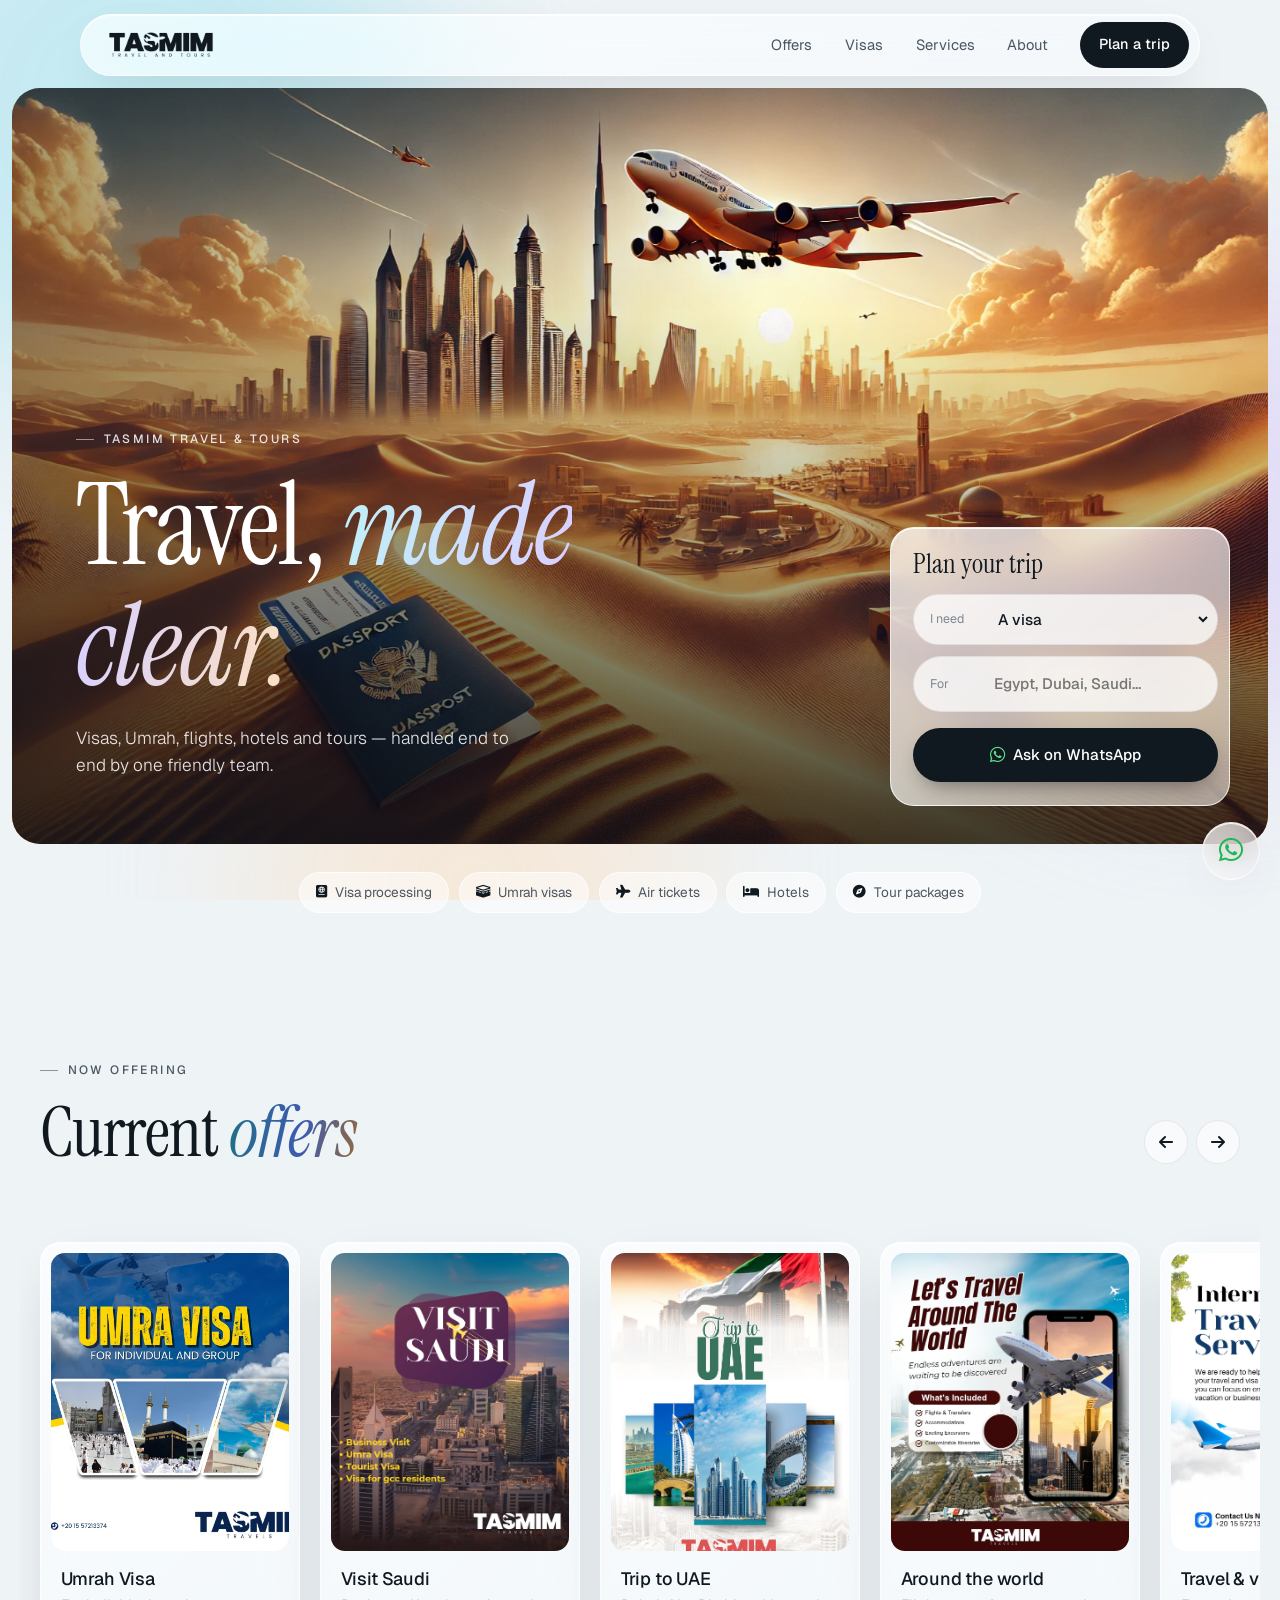
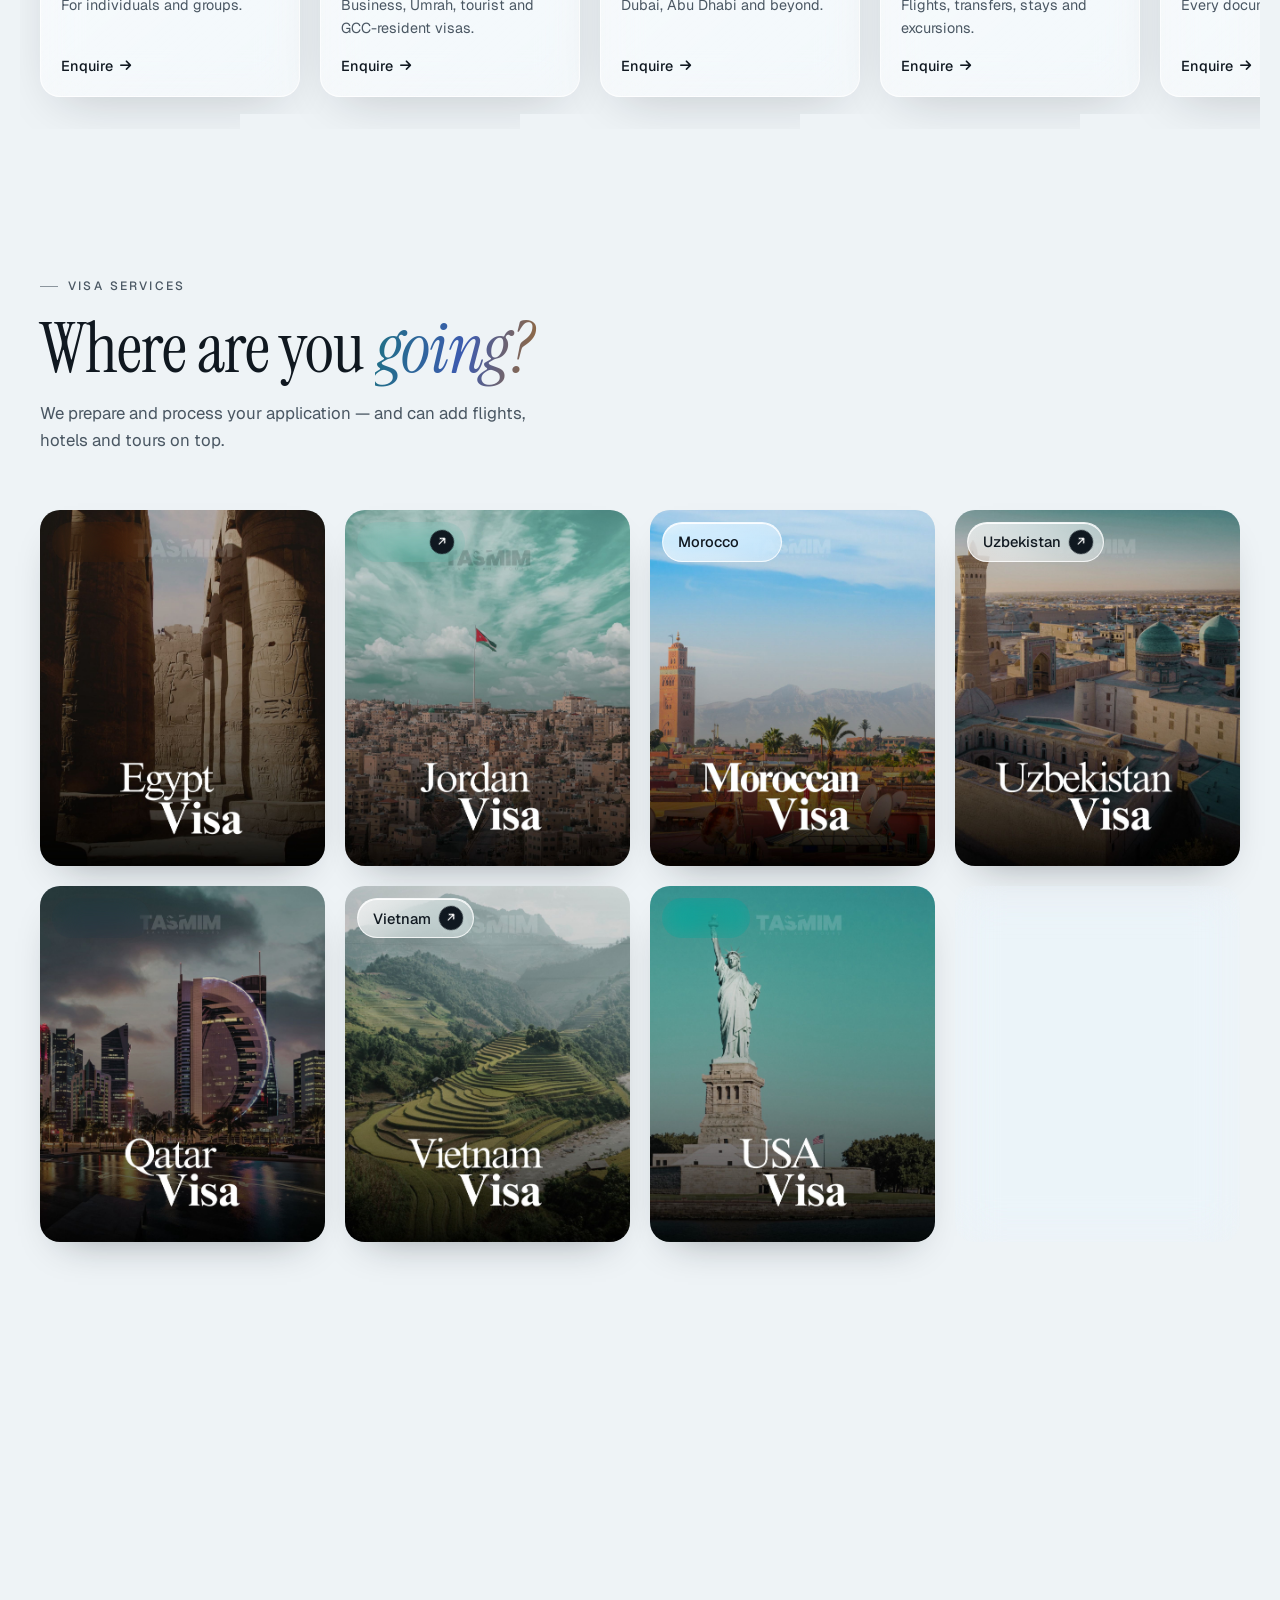
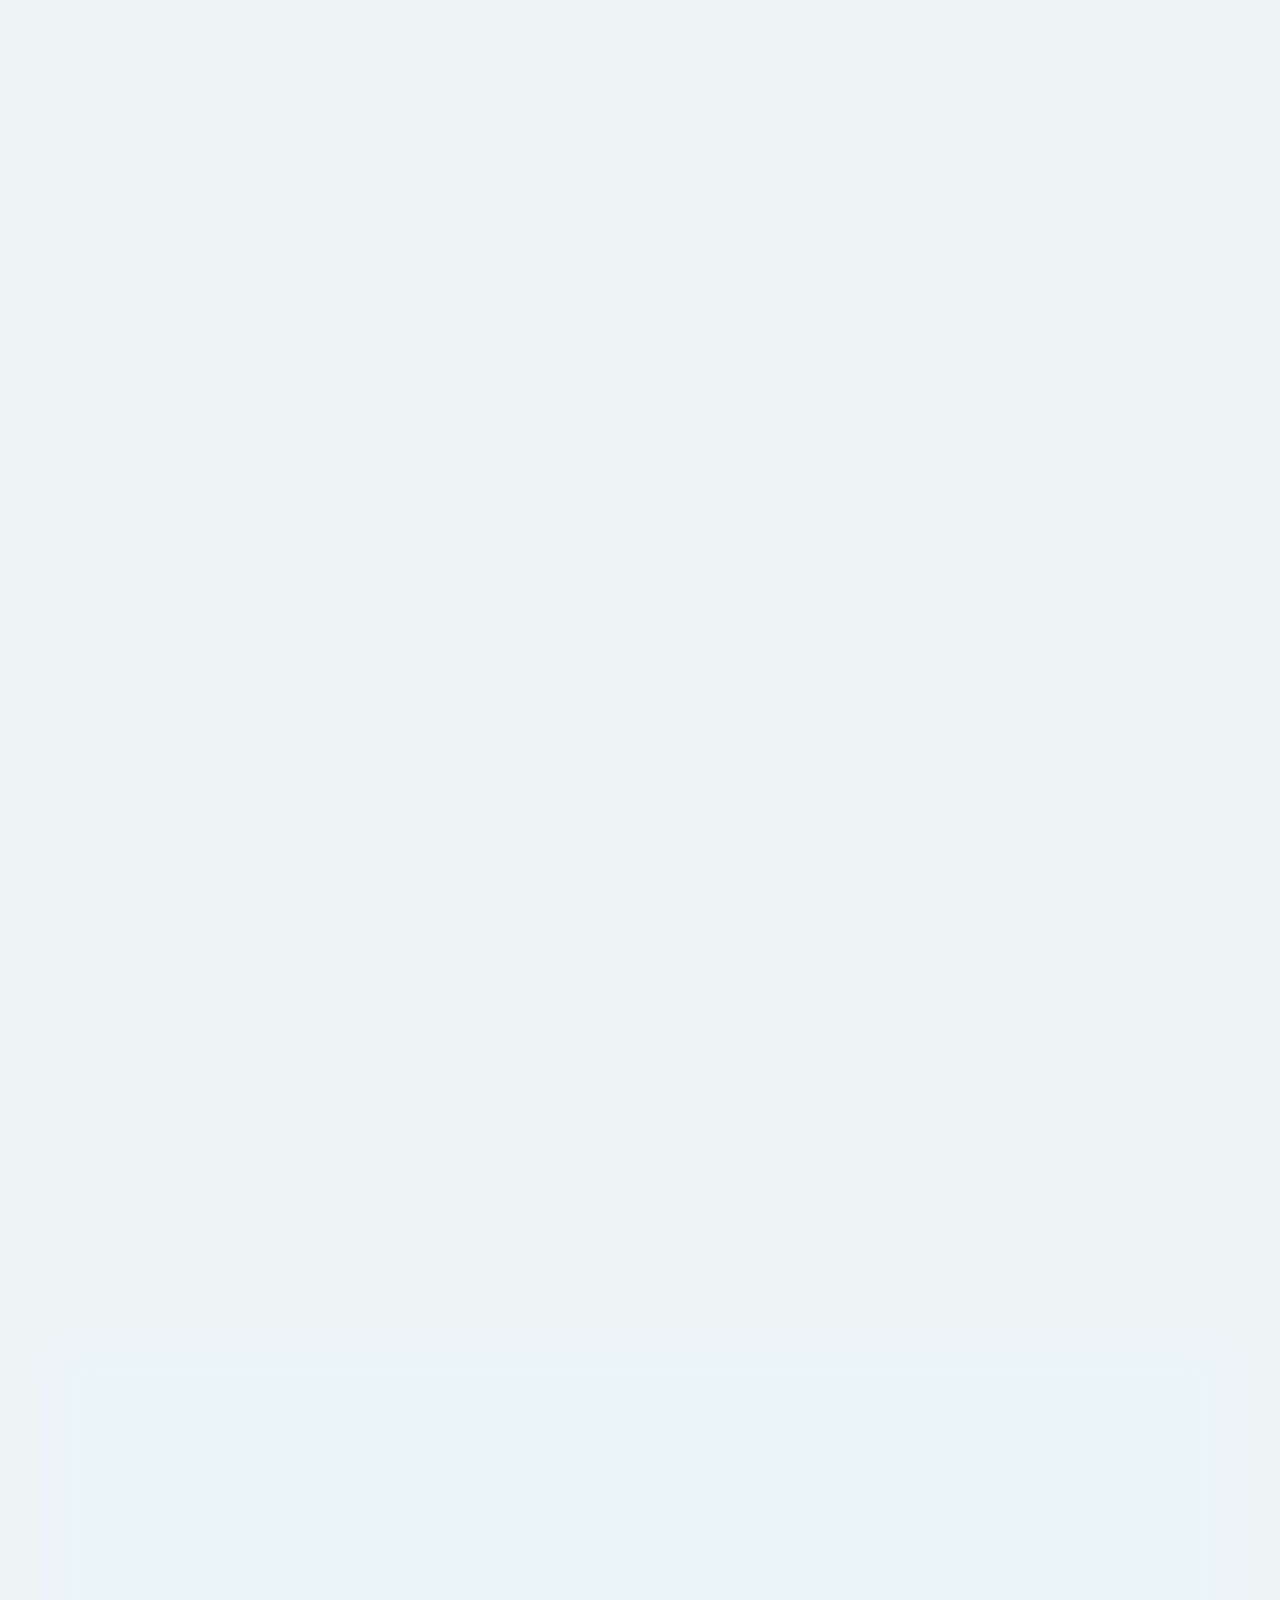
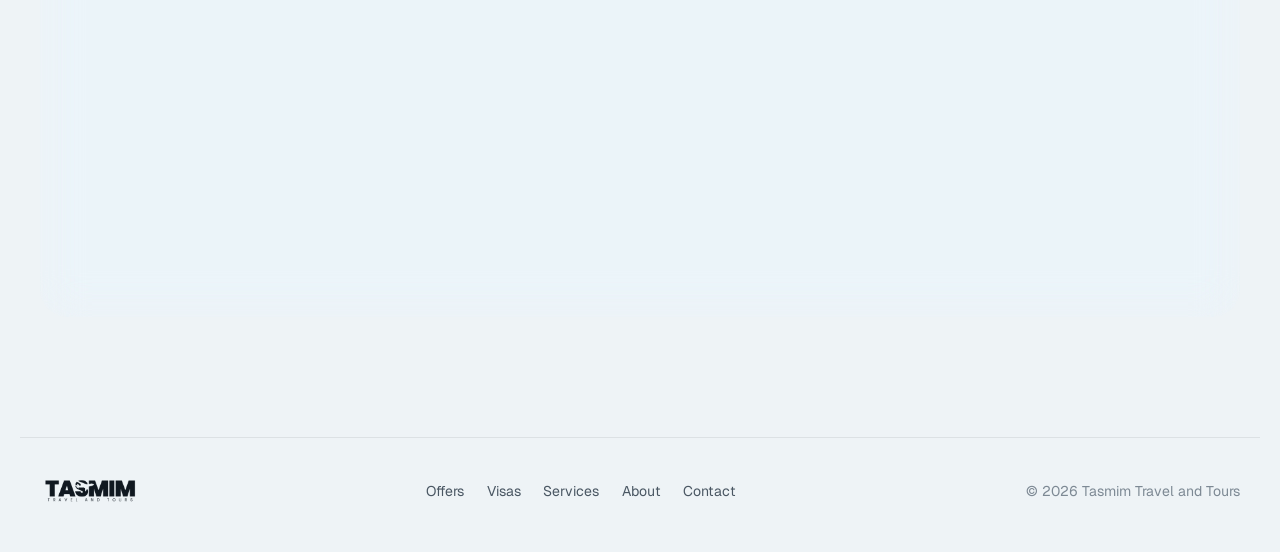
==== commit 574a9955: "Redesign site in a minimal crystal (glass) style - Light theme with frosted-glass surfaces and soft " ====
--- a/index.html
+++ b/index.html
@@ -2,16 +2,16 @@
 <html lang="en">
 <head>
     <meta charset="UTF-8">
-    <meta name="viewport" content="width=device-width, initial-scale=1.0">
+    <meta name="viewport" content="width=device-width, initial-scale=1.0, viewport-fit=cover">
     <title>Tasmim Travel and Tours | Visa, Umrah, Flights & Tour Packages</title>
     <meta name="description" content="Tasmim Travel and Tours — visa processing, Umrah visas, air ticketing, hotel booking and tailor-made tour packages for Saudi Arabia, UAE, Egypt, Jordan, Morocco, Qatar, Uzbekistan, Vietnam, USA and more.">
-    <meta name="theme-color" content="#0d0d0f">
+    <meta name="theme-color" content="#eef3f6">
     <link rel="canonical" href="https://tasmimtravels.com/">
 
     <meta property="og:type" content="website">
     <meta property="og:title" content="Tasmim Travel and Tours">
     <meta property="og:description" content="Visa, Umrah, flights, hotels and tour packages — planned end to end.">
-    <meta property="og:image" content="assets/hero.webp">
+    <meta property="og:image" content="https://tasmimtravels.com/assets/hero.webp">
     <meta property="og:url" content="https://tasmimtravels.com/">
 
     <link rel="icon" type="image/jpeg" href="assets/favicon.jpg">
@@ -19,7 +19,7 @@
 
     <link rel="preconnect" href="https://fonts.googleapis.com">
     <link rel="preconnect" href="https://fonts.gstatic.com" crossorigin>
-    <link href="https://fonts.googleapis.com/css2?family=Fraunces:opsz,wght@9..144,500;9..144,700&family=Manrope:wght@400;500;600;700&display=swap" rel="stylesheet">
+    <link href="https://fonts.googleapis.com/css2?family=Instrument+Serif:ital@0;1&family=Geist:wght@300;400;500;600&display=swap" rel="stylesheet">
     <link rel="stylesheet" href="https://cdnjs.cloudflare.com/ajax/libs/font-awesome/6.5.1/css/all.min.css">
     <link rel="stylesheet" href="styles.css">
 
@@ -29,7 +29,7 @@
         "@type": "TravelAgency",
         "name": "Tasmim Travel and Tours",
         "url": "https://tasmimtravels.com/",
-        "logo": "https://tasmimtravels.com/assets/logo.png",
+        "logo": "https://tasmimtravels.com/assets/logo-ink.png",
         "telephone": "+918281404323",
         "email": "info@tasmimtravels.com"
     }
@@ -38,279 +38,279 @@
 <body>
     <a class="skip-link" href="#main">Skip to content</a>
 
+    <!-- Ambient prism light -->
+    <div class="ambient" aria-hidden="true">
+        <span class="glow glow-a"></span>
+        <span class="glow glow-b"></span>
+        <span class="glow glow-c"></span>
+    </div>
+
     <!-- Header -->
     <header class="site-header">
-        <nav class="navbar" aria-label="Main">
+        <nav class="navbar glass" aria-label="Main">
             <a href="#home" class="logo" aria-label="Tasmim Travel and Tours — home">
-                <img src="assets/logo.png" alt="Tasmim Travel and Tours" width="600" height="162">
+                <img src="assets/logo-ink.png" alt="Tasmim Travel and Tours" width="600" height="162">
             </a>
-            <button class="hamburger" aria-label="Open menu" aria-expanded="false" aria-controls="nav-links">
-                <i class="fas fa-bars" aria-hidden="true"></i>
-            </button>
             <ul class="nav-links" id="nav-links">
-                <li><a href="#home">Home</a></li>
                 <li><a href="#offers">Offers</a></li>
-                <li><a href="#destinations">Visas</a></li>
+                <li><a href="#visas">Visas</a></li>
                 <li><a href="#services">Services</a></li>
                 <li><a href="#about">About</a></li>
-                <li><a href="#contact" class="nav-cta">Contact</a></li>
+                <li class="nav-contact"><a href="#contact">Contact</a></li>
             </ul>
+            <a href="#contact" class="nav-cta">Plan a trip</a>
+            <button class="hamburger" aria-label="Open menu" aria-expanded="false" aria-controls="nav-links">
+                <span></span><span></span>
+            </button>
         </nav>
     </header>
 
     <main id="main">
-        <!-- Hero Section -->
+        <!-- Hero -->
         <section id="home" class="hero">
-            <div class="hero-content">
-                <p class="eyebrow">Travel &amp; Visa Specialists</p>
-                <h1>Your journey,<br><em>our excellence.</em></h1>
-                <p class="hero-sub">Visas, Umrah, flights, hotels and tour packages — handled end to end, so you can focus on the trip.</p>
-                <div class="hero-actions">
-                    <a href="#" class="btn btn-whatsapp" data-wa="Hello Tasmim Travels, I'd like to plan a trip.">
-                        <i class="fab fa-whatsapp" aria-hidden="true"></i> Chat on WhatsApp
-                    </a>
-                    <a href="#destinations" class="btn btn-ghost">Explore visas</a>
-                </div>
-            </div>
-            <ul class="hero-badges">
-                <li><i class="fas fa-passport" aria-hidden="true"></i> Visa processing</li>
-                <li><i class="fas fa-kaaba" aria-hidden="true"></i> Umrah visas</li>
-                <li><i class="fas fa-plane-departure" aria-hidden="true"></i> Air tickets</li>
-                <li><i class="fas fa-hotel" aria-hidden="true"></i> Hotel booking</li>
+            <div class="hero-frame">
+                <div class="hero-visual">
+                <img class="hero-img" src="assets/hero.webp" alt="" width="1792" height="1024" fetchpriority="high">
+                <div class="hero-shade" aria-hidden="true"></div>
+
+                <div class="hero-copy">
+                    <p class="kicker load" style="--d: 0.1s">Tasmim Travel &amp; Tours</p>
+                    <h1 class="load" style="--d: 0.2s">Travel, <em>made clear.</em></h1>
+                    <p class="hero-sub load" style="--d: 0.35s">Visas, Umrah, flights, hotels and tours — handled end to end by one friendly team.</p>
+                </div>
+                </div>
+
+                <!-- Quick planner -->
+                <form class="planner glass load" style="--d: 0.5s" aria-label="Quick trip enquiry">
+                    <p class="planner-title">Plan your trip</p>
+                    <label class="pill-field">
+                        <span>I need</span>
+                        <select name="service">
+                            <option>A visa</option>
+                            <option>An Umrah visa</option>
+                            <option>Flight tickets</option>
+                            <option>A hotel</option>
+                            <option>A tour package</option>
+                        </select>
+                    </label>
+                    <label class="pill-field">
+                        <span>For</span>
+                        <input name="destination" type="text" placeholder="Egypt, Dubai, Saudi…" autocomplete="off">
+                    </label>
+                    <button type="submit" class="btn btn-ink">
+                        <i class="fab fa-whatsapp" aria-hidden="true"></i> Ask on WhatsApp
+                    </button>
+                </form>
+            </div>
+
+            <ul class="ticker" aria-label="What we handle">
+                <li><i class="fa-solid fa-passport" aria-hidden="true"></i> Visa processing</li>
+                <li><i class="fa-solid fa-kaaba" aria-hidden="true"></i> Umrah visas</li>
+                <li><i class="fa-solid fa-plane" aria-hidden="true"></i> Air tickets</li>
+                <li><i class="fa-solid fa-bed" aria-hidden="true"></i> Hotels</li>
+                <li><i class="fa-solid fa-compass" aria-hidden="true"></i> Tour packages</li>
             </ul>
         </section>
 
-        <!-- Recent Offers Section -->
-        <section id="offers" class="offers">
+        <!-- Offers -->
+        <section id="offers" class="section">
             <div class="section-head reveal">
-                <p class="eyebrow">Latest</p>
-                <h2>Special offers</h2>
-                <p>Tap any offer to view the full poster, or enquire straight on WhatsApp.</p>
-            </div>
-            <div class="offers-grid">
-                <article class="offer-card reveal">
+                <p class="kicker">Now offering</p>
+                <h2>Current <em>offers</em></h2>
+                <div class="carousel-nav" aria-hidden="true">
+                    <button class="round-btn" data-scroll="-1" tabindex="-1"><i class="fa-solid fa-arrow-left"></i></button>
+                    <button class="round-btn" data-scroll="1" tabindex="-1"><i class="fa-solid fa-arrow-right"></i></button>
+                </div>
+            </div>
+
+            <div class="carousel" tabindex="0" aria-label="Offers, scroll sideways">
+                <article class="offer glass">
                     <button class="offer-media" data-lightbox="assets/offers/umra.jpeg" aria-label="View Umrah Visa poster">
                         <img src="assets/offers/umra.jpeg" alt="Umrah Visa for individuals and groups" loading="lazy">
                     </button>
                     <div class="offer-body">
-                        <span class="tag">Saudi Arabia</span>
                         <h3>Umrah Visa</h3>
                         <p>For individuals and groups.</p>
-                        <a href="#" class="offer-cta" data-wa="Hello, I'm interested in the Umrah Visa offer.">
-                            <i class="fab fa-whatsapp" aria-hidden="true"></i> Enquire now
-                        </a>
-                    </div>
-                </article>
-
-                <article class="offer-card reveal">
+                        <a href="#" class="link-wa" data-wa="Hello, I'm interested in the Umrah Visa offer.">Enquire <i class="fa-solid fa-arrow-right" aria-hidden="true"></i></a>
+                    </div>
+                </article>
+                <article class="offer glass">
                     <button class="offer-media" data-lightbox="assets/offers/saudi.jpeg" aria-label="View Visit Saudi poster">
                         <img src="assets/offers/saudi.jpeg" alt="Visit Saudi — business, Umrah, tourist and GCC resident visas" loading="lazy">
                     </button>
                     <div class="offer-body">
-                        <span class="tag">Saudi Arabia</span>
                         <h3>Visit Saudi</h3>
                         <p>Business, Umrah, tourist and GCC-resident visas.</p>
-                        <a href="#" class="offer-cta" data-wa="Hello, I'm interested in the Visit Saudi offer.">
-                            <i class="fab fa-whatsapp" aria-hidden="true"></i> Enquire now
-                        </a>
-                    </div>
-                </article>
-
-                <article class="offer-card reveal">
+                        <a href="#" class="link-wa" data-wa="Hello, I'm interested in the Visit Saudi offer.">Enquire <i class="fa-solid fa-arrow-right" aria-hidden="true"></i></a>
+                    </div>
+                </article>
+                <article class="offer glass">
                     <button class="offer-media" data-lightbox="assets/offers/uae.jpeg" aria-label="View Trip to UAE poster">
                         <img src="assets/offers/uae.jpeg" alt="Trip to UAE" loading="lazy">
                     </button>
                     <div class="offer-body">
-                        <span class="tag">UAE</span>
                         <h3>Trip to UAE</h3>
                         <p>Dubai, Abu Dhabi and beyond.</p>
-                        <a href="#" class="offer-cta" data-wa="Hello, I'm interested in the Trip to UAE offer.">
-                            <i class="fab fa-whatsapp" aria-hidden="true"></i> Enquire now
-                        </a>
-                    </div>
-                </article>
-
-                <article class="offer-card reveal">
+                        <a href="#" class="link-wa" data-wa="Hello, I'm interested in the Trip to UAE offer.">Enquire <i class="fa-solid fa-arrow-right" aria-hidden="true"></i></a>
+                    </div>
+                </article>
+                <article class="offer glass">
                     <button class="offer-media" data-lightbox="assets/offers/world.jpeg" aria-label="View Travel Around the World poster">
                         <img src="assets/offers/world.jpeg" alt="Let's travel around the world — flights, transfers, accommodation, excursions" loading="lazy">
                     </button>
                     <div class="offer-body">
-                        <span class="tag">Packages</span>
-                        <h3>Travel around the world</h3>
-                        <p>Flights, transfers, stays and excursions — your itinerary.</p>
-                        <a href="#" class="offer-cta" data-wa="Hello, I'm interested in a custom travel package.">
-                            <i class="fab fa-whatsapp" aria-hidden="true"></i> Enquire now
-                        </a>
-                    </div>
-                </article>
-            </div>
-        </section>
-
-        <!-- Destinations Section -->
-        <section id="destinations" class="destinations">
+                        <h3>Around the world</h3>
+                        <p>Flights, transfers, stays and excursions.</p>
+                        <a href="#" class="link-wa" data-wa="Hello, I'm interested in a custom travel package.">Enquire <i class="fa-solid fa-arrow-right" aria-hidden="true"></i></a>
+                    </div>
+                </article>
+                <article class="offer glass">
+                    <button class="offer-media" data-lightbox="assets/offers/international.jpeg" aria-label="View International Travel and Visa Services poster">
+                        <img src="assets/offers/international.jpeg" alt="International travel and visa services" loading="lazy">
+                    </button>
+                    <div class="offer-body">
+                        <h3>Travel &amp; visa services</h3>
+                        <p>Every document, every booking.</p>
+                        <a href="#" class="link-wa" data-wa="Hello, I need help with travel and visa services.">Enquire <i class="fa-solid fa-arrow-right" aria-hidden="true"></i></a>
+                    </div>
+                </article>
+            </div>
+        </section>
+
+        <!-- Visas -->
+        <section id="visas" class="section">
             <div class="section-head reveal">
-                <p class="eyebrow">Visa services</p>
-                <h2>Popular destinations</h2>
-                <p>We prepare and process your visa application, and can add flights, hotels and tours on top.</p>
-            </div>
-            <div class="destinations-grid">
-                <article class="destination-card reveal">
-                    <div class="destination-media"><img src="assets/egypt.jpeg" alt="Egypt visa" loading="lazy"></div>
-                    <div class="destination-content">
-                        <h3>Egypt</h3>
-                        <p>Pyramids, the Nile and Luxor's temples.</p>
-                        <a href="#" class="destination-cta" data-wa="Hello, I'd like to apply for an Egypt visa.">Enquire <i class="fas fa-arrow-right" aria-hidden="true"></i></a>
-                    </div>
-                </article>
-                <article class="destination-card reveal">
-                    <div class="destination-media"><img src="assets/joradan.jpeg" alt="Jordan visa" loading="lazy"></div>
-                    <div class="destination-content">
-                        <h3>Jordan</h3>
-                        <p>Petra, Wadi Rum and the Dead Sea.</p>
-                        <a href="#" class="destination-cta" data-wa="Hello, I'd like to apply for a Jordan visa.">Enquire <i class="fas fa-arrow-right" aria-hidden="true"></i></a>
-                    </div>
-                </article>
-                <article class="destination-card reveal">
-                    <div class="destination-media"><img src="assets/morocco.jpeg" alt="Morocco visa" loading="lazy"></div>
-                    <div class="destination-content">
-                        <h3>Morocco</h3>
-                        <p>Ancient medinas and desert landscapes.</p>
-                        <a href="#" class="destination-cta" data-wa="Hello, I'd like to apply for a Morocco visa.">Enquire <i class="fas fa-arrow-right" aria-hidden="true"></i></a>
-                    </div>
-                </article>
-                <article class="destination-card reveal">
-                    <div class="destination-media"><img src="assets/uzbek.jpeg" alt="Uzbekistan visa" loading="lazy"></div>
-                    <div class="destination-content">
-                        <h3>Uzbekistan</h3>
-                        <p>Samarkand, Bukhara and the Silk Road.</p>
-                        <a href="#" class="destination-cta" data-wa="Hello, I'd like to apply for an Uzbekistan visa.">Enquire <i class="fas fa-arrow-right" aria-hidden="true"></i></a>
-                    </div>
-                </article>
-                <article class="destination-card reveal">
-                    <div class="destination-media"><img src="assets/qatar.jpeg" alt="Qatar visa" loading="lazy"></div>
-                    <div class="destination-content">
-                        <h3>Qatar</h3>
-                        <p>Doha's skyline, souqs and desert seas.</p>
-                        <a href="#" class="destination-cta" data-wa="Hello, I'd like to apply for a Qatar visa.">Enquire <i class="fas fa-arrow-right" aria-hidden="true"></i></a>
-                    </div>
-                </article>
-                <article class="destination-card reveal">
-                    <div class="destination-media"><img src="assets/vietnam.jpeg" alt="Vietnam visa" loading="lazy"></div>
-                    <div class="destination-content">
-                        <h3>Vietnam</h3>
-                        <p>Rice terraces, Ha Long Bay and street food.</p>
-                        <a href="#" class="destination-cta" data-wa="Hello, I'd like to apply for a Vietnam visa.">Enquire <i class="fas fa-arrow-right" aria-hidden="true"></i></a>
-                    </div>
-                </article>
-                <article class="destination-card reveal">
-                    <div class="destination-media"><img src="assets/usa.jpeg" alt="USA visa" loading="lazy"></div>
-                    <div class="destination-content">
-                        <h3>USA</h3>
-                        <p>Visitor visa applications and interview prep.</p>
-                        <a href="#" class="destination-cta" data-wa="Hello, I'd like to apply for a USA visa.">Enquire <i class="fas fa-arrow-right" aria-hidden="true"></i></a>
-                    </div>
-                </article>
-            </div>
-            <button class="view-more-btn" aria-expanded="false">View more destinations</button>
-        </section>
-
-        <!-- Services Section -->
-        <section id="services" class="services">
+                <p class="kicker">Visa services</p>
+                <h2>Where are you <em>going?</em></h2>
+                <p class="lede">We prepare and process your application — and can add flights, hotels and tours on top.</p>
+            </div>
+
+            <div class="visa-grid">
+                <a href="#" class="visa reveal" data-wa="Hello, I'd like to apply for an Egypt visa.">
+                    <img src="assets/egypt.jpeg" alt="" loading="lazy">
+                    <span class="visa-chip glass">Egypt <i class="fa-solid fa-arrow-right" aria-hidden="true"></i></span>
+                </a>
+                <a href="#" class="visa reveal" data-wa="Hello, I'd like to apply for a Jordan visa.">
+                    <img src="assets/joradan.jpeg" alt="" loading="lazy">
+                    <span class="visa-chip glass">Jordan <i class="fa-solid fa-arrow-right" aria-hidden="true"></i></span>
+                </a>
+                <a href="#" class="visa reveal" data-wa="Hello, I'd like to apply for a Morocco visa.">
+                    <img src="assets/morocco.jpeg" alt="" loading="lazy">
+                    <span class="visa-chip glass">Morocco <i class="fa-solid fa-arrow-right" aria-hidden="true"></i></span>
+                </a>
+                <a href="#" class="visa reveal" data-wa="Hello, I'd like to apply for an Uzbekistan visa.">
+                    <img src="assets/uzbek.jpeg" alt="" loading="lazy">
+                    <span class="visa-chip glass">Uzbekistan <i class="fa-solid fa-arrow-right" aria-hidden="true"></i></span>
+                </a>
+                <a href="#" class="visa reveal" data-wa="Hello, I'd like to apply for a Qatar visa.">
+                    <img src="assets/qatar.jpeg" alt="" loading="lazy">
+                    <span class="visa-chip glass">Qatar <i class="fa-solid fa-arrow-right" aria-hidden="true"></i></span>
+                </a>
+                <a href="#" class="visa reveal" data-wa="Hello, I'd like to apply for a Vietnam visa.">
+                    <img src="assets/vietnam.jpeg" alt="" loading="lazy">
+                    <span class="visa-chip glass">Vietnam <i class="fa-solid fa-arrow-right" aria-hidden="true"></i></span>
+                </a>
+                <a href="#" class="visa reveal" data-wa="Hello, I'd like to apply for a USA visa.">
+                    <img src="assets/usa.jpeg" alt="" loading="lazy">
+                    <span class="visa-chip glass">USA <i class="fa-solid fa-arrow-right" aria-hidden="true"></i></span>
+                </a>
+                <a href="#" class="visa visa-other glass reveal" data-wa="Hello, I need a visa for another country.">
+                    <i class="fa-solid fa-earth-asia" aria-hidden="true"></i>
+                    <span class="visa-other-title">Somewhere else?</span>
+                    <span class="visa-other-text">Tell us the country — we'll guide you through it.</span>
+                    <span class="link-wa">Ask us <i class="fa-solid fa-arrow-right" aria-hidden="true"></i></span>
+                </a>
+            </div>
+        </section>
+
+        <!-- Services -->
+        <section id="services" class="section">
             <div class="section-head reveal">
-                <p class="eyebrow">What we do</p>
-                <h2>Our services</h2>
+                <p class="kicker">What we do</p>
+                <h2>One team, <em>every detail</em></h2>
             </div>
             <div class="services-grid">
-                <div class="service-card reveal">
-                    <i class="fas fa-passport" aria-hidden="true"></i>
+                <div class="service glass reveal">
+                    <span class="icon"><i class="fa-solid fa-passport" aria-hidden="true"></i></span>
                     <h3>Visa services</h3>
-                    <p>Tourist, business and visit visas for Egypt, Saudi, UAE, Uzbekistan and more.</p>
-                </div>
-                <div class="service-card reveal">
-                    <i class="fas fa-kaaba" aria-hidden="true"></i>
+                    <p>Tourist, business and visit visas, prepared right the first time.</p>
+                </div>
+                <div class="service glass reveal">
+                    <span class="icon"><i class="fa-solid fa-kaaba" aria-hidden="true"></i></span>
                     <h3>Umrah visas</h3>
-                    <p>Umrah visas and arrangements for individuals and groups.</p>
-                </div>
-                <div class="service-card reveal">
-                    <i class="fas fa-plane" aria-hidden="true"></i>
+                    <p>Visas and arrangements for individuals and groups.</p>
+                </div>
+                <div class="service glass reveal">
+                    <span class="icon"><i class="fa-solid fa-plane-departure" aria-hidden="true"></i></span>
                     <h3>Air ticketing</h3>
                     <p>Best fares on international and domestic flights.</p>
                 </div>
-                <div class="service-card reveal">
-                    <i class="fas fa-hotel" aria-hidden="true"></i>
+                <div class="service glass reveal">
+                    <span class="icon"><i class="fa-solid fa-bed" aria-hidden="true"></i></span>
                     <h3>Hotel booking</h3>
-                    <p>Stays that match your budget, close to what you came to see.</p>
-                </div>
-                <div class="service-card reveal">
-                    <i class="fas fa-map-marked-alt" aria-hidden="true"></i>
+                    <p>Stays that fit your budget, close to what you came to see.</p>
+                </div>
+                <div class="service glass reveal">
+                    <span class="icon"><i class="fa-solid fa-compass" aria-hidden="true"></i></span>
                     <h3>Tour packages</h3>
-                    <p>Flights, transfers, accommodation and excursions in one package.</p>
-                </div>
-                <div class="service-card reveal">
-                    <i class="fas fa-route" aria-hidden="true"></i>
+                    <p>Flights, transfers, stays and excursions in one package.</p>
+                </div>
+                <div class="service glass reveal">
+                    <span class="icon"><i class="fa-solid fa-route" aria-hidden="true"></i></span>
                     <h3>Trip planning</h3>
                     <p>Custom itineraries built around your dates and interests.</p>
                 </div>
             </div>
         </section>
 
-        <!-- Mission Section -->
-        <section id="mission" class="mission">
-            <div class="section-head reveal">
-                <p class="eyebrow">Our mission</p>
-                <h2>Friendly, professional, reliable</h2>
-                <p>At Tasmim Travels, we are transforming the travel experience with a friendly, professional, and optimistic approach. Our goal is to connect you with the best travel solutions while upholding our core values of integrity, reliability, and ease.</p>
-            </div>
-            <div class="pillars-grid">
-                <div class="pillar-card reveal">
-                    <i class="fas fa-users" aria-hidden="true"></i>
-                    <h3>Customer first</h3>
-                    <p>Dedicated to delivering exceptional customer service and personalized attention.</p>
-                </div>
-                <div class="pillar-card reveal">
-                    <i class="fas fa-shield-halved" aria-hidden="true"></i>
-                    <h3>Integrity and trust</h3>
-                    <p>Operating with the highest standards of integrity and transparency.</p>
-                </div>
-                <div class="pillar-card reveal">
-                    <i class="fas fa-circle-check" aria-hidden="true"></i>
-                    <h3>Reliability</h3>
-                    <p>Known for trustworthiness and a curated selection of top services.</p>
-                </div>
-            </div>
-        </section>
-
-        <!-- About Section -->
-        <section id="about" class="about">
-            <div class="about-media reveal">
-                <img src="assets/offers/international.jpeg" alt="International travel and visa services" loading="lazy">
-            </div>
-            <div class="about-text reveal">
-                <p class="eyebrow">About Tasmim</p>
-                <h2>Travel planned properly, from visa to return flight.</h2>
-                <p>Tasmim Travel and Tours helps travellers and businesses with every part of the journey — visa applications, Umrah, flights, hotels and complete tour packages. We handle the paperwork and the planning so you can focus on enjoying your vacation or business trip.</p>
-                <ol class="steps">
-                    <li><span>1</span><div><strong>Tell us your plan</strong>Message us your destination, dates and passport details.</div></li>
-                    <li><span>2</span><div><strong>We handle the details</strong>We prepare your visa file and line up flights and hotels.</div></li>
-                    <li><span>3</span><div><strong>You travel</strong>Get your documents and itinerary, ready to go.</div></li>
-                </ol>
-            </div>
-        </section>
-
-        <!-- Contact Section -->
-        <section id="contact" class="contact">
-            <div class="contact-container">
-                <div class="contact-info reveal">
-                    <p class="eyebrow">Contact</p>
-                    <h2>Let's plan your trip</h2>
-                    <p>Send us a message and our team will get back to you quickly.</p>
+        <!-- About & mission -->
+        <section id="about" class="section about">
+            <div class="about-statement reveal">
+                <p class="kicker">Our mission</p>
+                <blockquote>
+                    “We’re transforming the travel experience with a friendly, professional and optimistic approach — connecting you with the best travel solutions while upholding <em>integrity, reliability and ease.</em>”
+                </blockquote>
+                <ul class="values">
+                    <li><i class="fa-regular fa-heart" aria-hidden="true"></i> Customer first</li>
+                    <li><i class="fa-regular fa-gem" aria-hidden="true"></i> Integrity &amp; trust</li>
+                    <li><i class="fa-regular fa-circle-check" aria-hidden="true"></i> Reliability</li>
+                </ul>
+            </div>
+
+            <ol class="steps">
+                <li class="step glass reveal">
+                    <span class="step-num">01</span>
+                    <h3>Tell us your plan</h3>
+                    <p>Message your destination, dates and passport details.</p>
+                </li>
+                <li class="step glass reveal">
+                    <span class="step-num">02</span>
+                    <h3>We handle the details</h3>
+                    <p>We prepare your visa file and line up flights and hotels.</p>
+                </li>
+                <li class="step glass reveal">
+                    <span class="step-num">03</span>
+                    <h3>You travel</h3>
+                    <p>Receive your documents and itinerary, ready to go.</p>
+                </li>
+            </ol>
+        </section>
+
+        <!-- Contact -->
+        <section id="contact" class="section">
+            <div class="contact glass reveal">
+                <div class="contact-info">
+                    <p class="kicker">Contact</p>
+                    <h2>Let’s plan <em>your trip</em></h2>
+                    <p class="lede">Send a message and our team will reply quickly — usually on WhatsApp.</p>
                     <ul class="contact-list">
-                        <li><i class="fas fa-phone" aria-hidden="true"></i><a href="tel:+918281404323">+91 82814 04323</a></li>
-                        <li><i class="fab fa-whatsapp" aria-hidden="true"></i><a href="#" data-wa="Hello Tasmim Travels!">WhatsApp us</a></li>
-                        <li><i class="fas fa-envelope" aria-hidden="true"></i><a href="mailto:info@tasmimtravels.com">info@tasmimtravels.com</a></li>
+                        <li><a href="tel:+918281404323"><i class="fa-solid fa-phone" aria-hidden="true"></i> +91 82814 04323</a></li>
+                        <li><a href="#" data-wa="Hello Tasmim Travels!"><i class="fab fa-whatsapp" aria-hidden="true"></i> WhatsApp us</a></li>
+                        <li><a href="mailto:info@tasmimtravels.com"><i class="fa-regular fa-envelope" aria-hidden="true"></i> info@tasmimtravels.com</a></li>
                     </ul>
                 </div>
-                <form class="contact-form reveal" novalidate>
+
+                <form class="contact-form" novalidate>
                     <div class="field">
                         <label for="cf-name">Your name</label>
                         <input id="cf-name" name="name" type="text" autocomplete="name" required>
@@ -334,9 +334,9 @@
                     </div>
                     <div class="field">
                         <label for="cf-message">Message</label>
-                        <textarea id="cf-message" name="message" rows="4" placeholder="Travel dates, number of travellers, anything else…" required></textarea>
-                    </div>
-                    <button type="submit" class="btn btn-whatsapp">
+                        <textarea id="cf-message" name="message" rows="4" placeholder="Travel dates, number of travellers…" required></textarea>
+                    </div>
+                    <button type="submit" class="btn btn-ink">
                         <i class="fab fa-whatsapp" aria-hidden="true"></i> Send via WhatsApp
                     </button>
                     <p class="form-note" role="status" aria-live="polite"></p>
@@ -345,47 +345,30 @@
         </section>
     </main>
 
+    <!-- Footer -->
+    <footer class="footer">
+        <img src="assets/logo-ink.png" alt="Tasmim Travel and Tours" width="600" height="162" loading="lazy">
+        <nav class="footer-links" aria-label="Footer">
+            <a href="#offers">Offers</a>
+            <a href="#visas">Visas</a>
+            <a href="#services">Services</a>
+            <a href="#about">About</a>
+            <a href="#contact">Contact</a>
+        </nav>
+        <p>&copy; <span id="year">2026</span> Tasmim Travel and Tours</p>
+    </footer>
+
     <!-- WhatsApp Float Button -->
-    <a href="#" class="whatsapp-float" data-wa="Hello Tasmim Travels!" aria-label="Chat with us on WhatsApp">
+    <a href="#" class="wa-float glass" data-wa="Hello Tasmim Travels!" aria-label="Chat with us on WhatsApp">
         <i class="fab fa-whatsapp" aria-hidden="true"></i>
     </a>
 
     <!-- Lightbox -->
     <dialog class="lightbox" aria-label="Offer poster">
-        <button class="lightbox-close" aria-label="Close"><i class="fas fa-xmark" aria-hidden="true"></i></button>
+        <button class="lightbox-close glass" aria-label="Close"><i class="fa-solid fa-xmark" aria-hidden="true"></i></button>
         <img alt="">
     </dialog>
 
-    <!-- Footer -->
-    <footer>
-        <div class="footer-content">
-            <div class="footer-brand">
-                <img src="assets/logo.png" alt="Tasmim Travel and Tours" width="600" height="162" loading="lazy">
-                <p>Visas, Umrah, flights, hotels and tour packages.</p>
-            </div>
-            <div class="footer-links">
-                <h4>Quick links</h4>
-                <ul>
-                    <li><a href="#offers">Offers</a></li>
-                    <li><a href="#destinations">Visas</a></li>
-                    <li><a href="#services">Services</a></li>
-                    <li><a href="#about">About</a></li>
-                    <li><a href="#contact">Contact</a></li>
-                </ul>
-            </div>
-            <div class="footer-links">
-                <h4>Get in touch</h4>
-                <ul>
-                    <li><a href="tel:+918281404323">+91 82814 04323</a></li>
-                    <li><a href="mailto:info@tasmimtravels.com">info@tasmimtravels.com</a></li>
-                    <li><a href="#" data-wa="Hello Tasmim Travels!">WhatsApp</a></li>
-                </ul>
-            </div>
-        </div>
-        <div class="footer-bottom">
-            <p>&copy; <span id="year">2026</span> Tasmim Travel and Tours. All rights reserved.</p>
-        </div>
-    </footer>
     <script src="script.js"></script>
 </body>
 </html>
--- a/styles.css
+++ b/styles.css
@@ -1,4 +1,7 @@
-/* Reset and Base Styles */
+/* ==========================================================
+   Tasmim Travel and Tours — crystal / minimal
+   ========================================================== */
+
 *,
 *::before,
 *::after {
@@ -8,39 +11,49 @@
 }
 
 :root {
-    --ink: #0d0d0f;
-    --ink-soft: #1c1c21;
-    --sand: #f6f1e8;
-    --sand-deep: #ece3d2;
-    --paper: #ffffff;
-    --gold: #c8963e;
-    --gold-deep: #a87a2a;
-    --text: #1d1d22;
-    --muted: #6b6760;
-    --line: #e4dccb;
-    --whatsapp: #25d366;
-    --whatsapp-deep: #128c7e;
-
-    --font-display: 'Fraunces', Georgia, serif;
-    --font-body: 'Manrope', system-ui, -apple-system, 'Segoe UI', sans-serif;
-
-    --radius: 14px;
-    --shadow: 0 10px 30px rgba(13, 13, 15, 0.08);
-    --shadow-lg: 0 20px 50px rgba(13, 13, 15, 0.16);
-    --header-h: 76px;
+    --bg: #eef3f6;
+    --ink: #101820;
+    --ink-2: #4a5763;
+    --ink-3: #7d8994;
+    --hairline: rgba(16, 24, 32, 0.08);
+
+    --glass: linear-gradient(140deg, rgba(255, 255, 255, 0.72), rgba(255, 255, 255, 0.38));
+    --glass-edge: rgba(255, 255, 255, 0.75);
+    --glass-blur: 22px;
+
+    /* the refraction palette: used sparingly */
+    --prism: linear-gradient(120deg, #7fd6e6, #a3bdfc 35%, #e2c9f5 60%, #ffd6b5 85%, #f2dfa6);
+    --prism-ink: linear-gradient(100deg, #1d7183 0%, #3d5bb0 55%, #9a6a35 100%);
+
+    --whatsapp: #1fb855;
+
+    --font-display: 'Instrument Serif', 'Times New Roman', serif;
+    --font-body: 'Geist', 'Helvetica Neue', Helvetica, sans-serif;
+
+    --radius-lg: 28px;
+    --radius: 20px;
+    --radius-sm: 14px;
+    --shadow: 0 1px 0 rgba(255, 255, 255, 0.9) inset, 0 18px 50px -20px rgba(16, 24, 32, 0.22);
+    --ease: cubic-bezier(0.2, 0.7, 0.2, 1);
+    --wrap: 1200px;
+    --gutter: 20px;
 }
 
 html {
     scroll-behavior: smooth;
-    scroll-padding-top: var(--header-h);
+    scroll-padding-top: 96px;
+    -webkit-text-size-adjust: 100%;
 }
 
 body {
     font-family: var(--font-body);
+    font-weight: 400;
+    font-size: 1rem;
     line-height: 1.6;
-    color: var(--text);
-    background: var(--paper);
+    color: var(--ink);
+    background: var(--bg);
     -webkit-font-smoothing: antialiased;
+    overflow-x: hidden;
 }
 
 img {
@@ -50,276 +63,600 @@
 
 a {
     color: inherit;
+    text-decoration: none;
+}
+
+button,
+input,
+select,
+textarea {
+    font: inherit;
+    color: inherit;
 }
 
 h1, h2, h3 {
+    font-weight: 400;
+    line-height: 1.05;
+}
+
+h1, h2 {
     font-family: var(--font-display);
-    font-weight: 700;
-    line-height: 1.15;
+    letter-spacing: -0.015em;
+}
+
+h1 em,
+h2 em,
+blockquote em {
+    font-style: italic;
+    background: var(--prism-ink);
+    -webkit-background-clip: text;
+    background-clip: text;
+    color: transparent;
+    padding-right: 0.06em;
+}
+
+h3 {
+    font-size: 1.12rem;
+    font-weight: 500;
     letter-spacing: -0.01em;
+    line-height: 1.3;
 }
 
 .skip-link {
     position: absolute;
     left: -999px;
     top: 0;
-    background: var(--gold);
-    color: var(--ink);
+    z-index: 2000;
     padding: 0.75rem 1rem;
-    z-index: 2000;
+    background: var(--ink);
+    color: #fff;
+    border-radius: 0 0 10px 0;
 }
 
 .skip-link:focus {
-    left: 1rem;
+    left: 0;
 }
 
 :focus-visible {
-    outline: 2px solid var(--gold);
+    outline: 2px solid #3d5bb0;
     outline-offset: 3px;
-}
-
-section {
-    padding: 6rem 5%;
-}
-
-.eyebrow {
-    font-size: 0.78rem;
-    font-weight: 700;
-    letter-spacing: 0.18em;
+    border-radius: 6px;
+}
+
+.kicker {
+    display: inline-flex;
+    align-items: center;
+    gap: 0.6rem;
+    font-size: 0.75rem;
+    font-weight: 500;
+    letter-spacing: 0.2em;
     text-transform: uppercase;
-    color: var(--gold-deep);
-    margin-bottom: 0.75rem;
-}
-
-.section-head {
-    max-width: 640px;
-    margin: 0 auto 3.5rem;
-    text-align: center;
-}
-
-.section-head h2 {
-    font-size: clamp(2rem, 4vw, 2.75rem);
-    margin-bottom: 0.75rem;
-}
-
-.section-head p:not(.eyebrow) {
-    color: var(--muted);
-}
-
-/* Buttons */
+    color: var(--ink-2);
+    margin-bottom: 1rem;
+}
+
+.kicker::before {
+    content: '';
+    width: 18px;
+    height: 1px;
+    background: currentColor;
+    opacity: 0.6;
+}
+
+.lede {
+    color: var(--ink-2);
+    font-size: 1.05rem;
+    max-width: 520px;
+}
+
+/* ---------- Ambient prism light ---------- */
+.ambient {
+    position: fixed;
+    inset: 0;
+    z-index: -1;
+    overflow: hidden;
+    pointer-events: none;
+}
+
+.glow {
+    position: absolute;
+    border-radius: 50%;
+    filter: blur(80px);
+    opacity: 0.55;
+    animation: drift 26s ease-in-out infinite alternate;
+}
+
+.glow-a {
+    width: 46vmax;
+    height: 46vmax;
+    top: -14vmax;
+    left: -12vmax;
+    background: #a6e3ee;
+}
+
+.glow-b {
+    width: 38vmax;
+    height: 38vmax;
+    top: 30vh;
+    right: -14vmax;
+    background: #d9cdf7;
+    animation-duration: 32s;
+}
+
+.glow-c {
+    width: 34vmax;
+    height: 34vmax;
+    bottom: -16vmax;
+    left: 20vw;
+    background: #fbe0c4;
+    animation-duration: 38s;
+}
+
+@keyframes drift {
+    to {
+        transform: translate3d(6vmax, 4vmax, 0) scale(1.08);
+    }
+}
+
+/* ---------- Glass ---------- */
+.glass {
+    position: relative;
+    background: var(--glass);
+    -webkit-backdrop-filter: blur(var(--glass-blur)) saturate(170%);
+    backdrop-filter: blur(var(--glass-blur)) saturate(170%);
+    border: 1px solid var(--glass-edge);
+    box-shadow: var(--shadow);
+}
+
+/* refracted edge: a 1px prism border that fades in on hover */
+.glass-prism::after,
+.service::after,
+.offer::after,
+.step::after {
+    content: '';
+    position: absolute;
+    inset: -1px;
+    border-radius: inherit;
+    padding: 1px;
+    background: var(--prism);
+    -webkit-mask: linear-gradient(#000 0 0) content-box, linear-gradient(#000 0 0);
+    -webkit-mask-composite: xor;
+    mask-composite: exclude;
+    opacity: 0;
+    transition: opacity 0.5s var(--ease);
+    pointer-events: none;
+}
+
+.service:hover::after,
+.offer:hover::after,
+.step:hover::after {
+    opacity: 1;
+}
+
+@supports not ((backdrop-filter: blur(1px)) or (-webkit-backdrop-filter: blur(1px))) {
+    .glass {
+        background: rgba(255, 255, 255, 0.9);
+    }
+}
+
+/* ---------- Buttons ---------- */
 .btn {
     display: inline-flex;
     align-items: center;
-    gap: 0.6rem;
-    padding: 0.95rem 1.6rem;
+    justify-content: center;
+    gap: 0.55rem;
+    padding: 0.95rem 1.5rem;
+    border: 0;
     border-radius: 999px;
-    font-family: inherit;
-    font-weight: 700;
-    font-size: 0.98rem;
-    text-decoration: none;
-    border: 1px solid transparent;
+    font-weight: 500;
+    font-size: 0.95rem;
     cursor: pointer;
-    transition: background 0.25s, color 0.25s, border-color 0.25s, transform 0.25s;
-}
-
-.btn:hover {
+    transition: transform 0.3s var(--ease), box-shadow 0.3s var(--ease), background 0.3s;
+}
+
+.btn-ink {
+    background: var(--ink);
+    color: #fff;
+    box-shadow: 0 10px 24px -10px rgba(16, 24, 32, 0.6);
+}
+
+.btn-ink:hover {
     transform: translateY(-2px);
-}
-
-.btn-whatsapp {
-    background: var(--whatsapp);
-    color: #fff;
-}
-
-.btn-whatsapp:hover {
-    background: var(--whatsapp-deep);
-}
-
-.btn-ghost {
-    color: #fff;
-    border-color: rgba(255, 255, 255, 0.6);
-}
-
-.btn-ghost:hover {
+    box-shadow: 0 16px 30px -12px rgba(16, 24, 32, 0.6);
+}
+
+.btn-ink .fa-whatsapp {
+    color: #5ee08b;
+    font-size: 1.1rem;
+}
+
+.link-wa {
+    display: inline-flex;
+    align-items: center;
+    gap: 0.45rem;
+    font-size: 0.9rem;
+    font-weight: 500;
+    color: var(--ink);
+}
+
+.link-wa i {
+    font-size: 0.8rem;
+    transition: transform 0.3s var(--ease);
+}
+
+.link-wa:hover i,
+a:hover > .link-wa i {
+    transform: translateX(4px);
+}
+
+.round-btn {
+    display: grid;
+    place-items: center;
+    width: 44px;
+    height: 44px;
+    border-radius: 50%;
+    border: 1px solid var(--hairline);
+    background: rgba(255, 255, 255, 0.6);
+    cursor: pointer;
+    transition: background 0.3s, transform 0.3s var(--ease);
+}
+
+.round-btn:hover {
     background: #fff;
-    color: var(--ink);
-}
-
-/* Navbar Styles */
+    transform: scale(1.06);
+}
+
+/* ---------- Header ---------- */
 .site-header {
     position: fixed;
-    inset: 0 0 auto 0;
+    top: 14px;
+    left: 0;
+    right: 0;
     z-index: 1000;
-    transition: background 0.3s, box-shadow 0.3s;
-}
-
-.site-header.scrolled,
-.site-header.menu-open {
-    background: var(--ink);
-    box-shadow: 0 2px 20px rgba(0, 0, 0, 0.25);
+    padding: 0 12px;
+    pointer-events: none;
 }
 
 .navbar {
+    pointer-events: auto;
     display: flex;
-    justify-content: space-between;
     align-items: center;
-    height: var(--header-h);
-    padding: 0 5%;
+    gap: 1rem;
+    max-width: 1120px;
+    height: 62px;
+    margin: 0 auto;
+    padding: 0 10px 0 22px;
+    border-radius: 999px;
+    transition: box-shadow 0.4s var(--ease);
+}
+
+.scrolled .navbar {
+    box-shadow: 0 1px 0 rgba(255, 255, 255, 0.9) inset, 0 14px 40px -16px rgba(16, 24, 32, 0.3);
+}
+
+.logo {
+    flex: none;
+    margin-right: auto;
 }
 
 .logo img {
-    height: 40px;
+    height: 30px;
     width: auto;
 }
 
 .nav-links {
     display: flex;
     align-items: center;
-    gap: 0.25rem;
+    gap: 0.15rem;
     list-style: none;
 }
 
 .nav-links a {
     display: block;
-    text-decoration: none;
-    color: rgba(255, 255, 255, 0.85);
-    font-weight: 600;
-    font-size: 0.95rem;
-    padding: 0.5rem 1rem;
+    padding: 0.5rem 0.95rem;
     border-radius: 999px;
-    transition: color 0.2s, background 0.2s;
+    font-size: 0.92rem;
+    color: var(--ink-2);
+    transition: color 0.25s, background 0.25s;
 }
 
 .nav-links a:hover,
 .nav-links a.active {
+    color: var(--ink);
+    background: rgba(255, 255, 255, 0.75);
+}
+
+.nav-contact {
+    display: none;
+}
+
+.nav-cta {
+    padding: 0.7rem 1.2rem;
+    border-radius: 999px;
+    background: var(--ink);
     color: #fff;
-    background: rgba(255, 255, 255, 0.1);
-}
-
-.nav-links a.nav-cta {
-    background: var(--gold);
-    color: var(--ink);
-    margin-left: 0.5rem;
-}
-
-.nav-links a.nav-cta:hover {
-    background: #fff;
+    font-size: 0.9rem;
+    font-weight: 500;
+    transition: transform 0.3s var(--ease);
+}
+
+.nav-cta:hover {
+    transform: translateY(-1px);
 }
 
 .hamburger {
     display: none;
-    background: none;
-    border: none;
+    position: relative;
+    width: 44px;
+    height: 44px;
+    border: 0;
+    border-radius: 50%;
+    background: rgba(255, 255, 255, 0.7);
+    cursor: pointer;
+}
+
+.hamburger span {
+    position: absolute;
+    left: 13px;
+    right: 13px;
+    height: 1.5px;
+    background: var(--ink);
+    border-radius: 2px;
+    transition: transform 0.35s var(--ease), top 0.35s var(--ease);
+}
+
+.hamburger span:first-child {
+    top: 18px;
+}
+
+.hamburger span:last-child {
+    top: 25px;
+}
+
+.menu-open .hamburger span:first-child {
+    top: 21.5px;
+    transform: rotate(45deg);
+}
+
+.menu-open .hamburger span:last-child {
+    top: 21.5px;
+    transform: rotate(-45deg);
+}
+
+/* ---------- Hero ---------- */
+.hero {
+    padding: 88px 12px 0;
+}
+
+.hero-frame {
+    position: relative;
+    max-width: 1400px;
+    margin: 0 auto;
+}
+
+.hero-visual {
+    position: relative;
+    min-height: min(84vh, 820px);
+    min-height: min(84svh, 820px);
+    border-radius: var(--radius-lg);
+    overflow: hidden;
+    display: flex;
+    align-items: flex-end;
+    isolation: isolate;
+}
+
+.hero-img {
+    position: absolute;
+    inset: 0;
+    width: 100%;
+    height: 100%;
+    object-fit: cover;
+    z-index: -2;
+    transform: scale(1.04);
+    animation: settle 2.4s var(--ease) both;
+}
+
+@keyframes settle {
+    from {
+        transform: scale(1.12);
+    }
+}
+
+.hero-shade {
+    position: absolute;
+    inset: 0;
+    z-index: -1;
+    background:
+        linear-gradient(to top, rgba(10, 16, 22, 0.78) 0%, rgba(10, 16, 22, 0.25) 45%, rgba(10, 16, 22, 0) 70%),
+        linear-gradient(to right, rgba(10, 16, 22, 0.35), rgba(10, 16, 22, 0) 60%);
+}
+
+.hero-copy {
+    padding: 0 clamp(24px, 5vw, 64px) clamp(32px, 6vw, 64px);
+    max-width: 760px;
     color: #fff;
-    font-size: 1.5rem;
+}
+
+.hero-copy .kicker {
+    color: rgba(255, 255, 255, 0.85);
+}
+
+.hero h1 {
+    font-size: clamp(3.4rem, 9vw, 7.5rem);
+    margin-bottom: 1.1rem;
+}
+
+.hero h1 em {
+    background: linear-gradient(100deg, #bff1f8, #d8d1ff 50%, #ffe2bf);
+    -webkit-background-clip: text;
+    background-clip: text;
+}
+
+.hero-sub {
+    max-width: 440px;
+    font-size: 1.08rem;
+    font-weight: 300;
+    color: rgba(255, 255, 255, 0.88);
+}
+
+/* glass planner card floating on the photo */
+.planner {
+    position: absolute;
+    right: clamp(20px, 3vw, 40px);
+    bottom: clamp(20px, 3vw, 40px);
+    width: 340px;
+    padding: 1.4rem;
+    border-radius: 24px;
+    display: grid;
+    gap: 0.7rem;
+    background: linear-gradient(140deg, rgba(255, 255, 255, 0.8), rgba(255, 255, 255, 0.55));
+}
+
+.planner-title {
+    font-family: var(--font-display);
+    font-size: 1.7rem;
+    line-height: 1;
+    margin-bottom: 0.3rem;
+}
+
+.pill-field {
+    display: flex;
+    align-items: center;
+    gap: 0.75rem;
+    padding: 0.35rem 0.4rem 0.35rem 1rem;
+    border-radius: 999px;
+    background: rgba(255, 255, 255, 0.75);
+    border: 1px solid var(--hairline);
+    transition: border-color 0.25s, box-shadow 0.25s;
+}
+
+.pill-field:focus-within {
+    border-color: rgba(61, 91, 176, 0.45);
+    box-shadow: 0 0 0 4px rgba(127, 214, 230, 0.3);
+}
+
+.pill-field span {
+    flex: none;
+    width: 46px;
+    font-size: 0.78rem;
+    color: var(--ink-3);
+}
+
+.pill-field select,
+.pill-field input {
+    flex: 1;
+    min-width: 0;
+    padding: 0.55rem 0.4rem;
+    border: 0;
+    background: transparent;
+    font-size: 0.95rem;
+    font-weight: 500;
+    outline: none;
+}
+
+.pill-field select {
     cursor: pointer;
-    padding: 0.5rem;
-}
-
-/* Hero Section */
-.hero {
+}
+
+.planner .btn {
+    width: 100%;
+    margin-top: 0.3rem;
+}
+
+/* ticker of services under the hero */
+.ticker {
+    display: flex;
+    justify-content: center;
+    flex-wrap: wrap;
+    gap: 0.6rem;
+    list-style: none;
+    max-width: var(--wrap);
+    margin: 28px auto 0;
+    padding: 0 var(--gutter);
+}
+
+.ticker li {
+    display: inline-flex;
+    align-items: center;
+    gap: 0.5rem;
+    padding: 0.55rem 1rem;
+    border-radius: 999px;
+    font-size: 0.85rem;
+    color: var(--ink-2);
+    background: rgba(255, 255, 255, 0.5);
+    border: 1px solid var(--glass-edge);
+}
+
+.ticker i {
+    font-size: 0.8rem;
+    color: var(--ink);
+}
+
+/* ---------- Sections ---------- */
+.section {
+    max-width: calc(var(--wrap) + var(--gutter) * 2);
+    margin: 0 auto;
+    padding: clamp(80px, 11vw, 140px) var(--gutter) 0;
+}
+
+.section-head {
     position: relative;
-    min-height: 100vh;
-    min-height: 100svh;
-    padding: calc(var(--header-h) + 3rem) 5% 3rem;
-    background:
-        linear-gradient(100deg, rgba(13, 13, 15, 0.82) 0%, rgba(13, 13, 15, 0.45) 55%, rgba(13, 13, 15, 0.15) 100%),
-        url('assets/hero.webp') center / cover no-repeat;
+    margin-bottom: clamp(36px, 5vw, 56px);
+}
+
+.section-head h2 {
+    font-size: clamp(2.6rem, 6vw, 4.4rem);
+    margin-bottom: 0.9rem;
+}
+
+/* ---------- Offers carousel ---------- */
+.carousel-nav {
+    position: absolute;
+    right: 0;
+    bottom: 0.4rem;
+    display: flex;
+    gap: 0.5rem;
+}
+
+.carousel {
+    display: grid;
+    grid-auto-flow: column;
+    grid-auto-columns: minmax(260px, 290px);
+    gap: 1.25rem;
+    overflow-x: auto;
+    scroll-snap-type: x mandatory;
+    scroll-padding: 0 var(--gutter);
+    /* let the row bleed to the viewport edge while staying aligned with the content */
+    margin: 0 calc(var(--gutter) * -1);
+    padding: 1rem var(--gutter) 2rem;
+    scrollbar-width: none;
+}
+
+.carousel::-webkit-scrollbar {
+    display: none;
+}
+
+.offer {
+    scroll-snap-align: start;
     display: flex;
     flex-direction: column;
-    justify-content: center;
-    color: #fff;
-}
-
-.hero-content {
-    max-width: 640px;
-}
-
-.hero .eyebrow {
-    color: var(--gold);
-}
-
-.hero h1 {
-    font-size: clamp(2.6rem, 6.5vw, 5rem);
-    margin-bottom: 1.25rem;
-}
-
-.hero h1 em {
-    font-style: italic;
-    font-weight: 500;
-    color: var(--gold);
-}
-
-.hero-sub {
-    font-size: 1.15rem;
-    max-width: 520px;
-    color: rgba(255, 255, 255, 0.85);
-}
-
-.hero-actions {
-    display: flex;
-    flex-wrap: wrap;
-    gap: 1rem;
-    margin-top: 2.25rem;
-}
-
-.hero-badges {
-    position: absolute;
-    left: 5%;
-    right: 5%;
-    bottom: 2rem;
-    display: flex;
-    flex-wrap: wrap;
-    gap: 0.75rem 2rem;
-    list-style: none;
-    padding-top: 1.5rem;
-    border-top: 1px solid rgba(255, 255, 255, 0.2);
-    font-size: 0.92rem;
-    font-weight: 600;
-    color: rgba(255, 255, 255, 0.85);
-}
-
-.hero-badges i {
-    color: var(--gold);
-    margin-right: 0.4rem;
-}
-
-/* Offers Section */
-.offers {
-    background: var(--sand);
-}
-
-.offers-grid {
-    display: grid;
-    grid-template-columns: repeat(4, 1fr);
-    gap: 1.75rem;
-    max-width: 1280px;
-    margin: 0 auto;
-}
-
-.offer-card {
-    display: flex;
-    flex-direction: column;
-    background: var(--paper);
     border-radius: var(--radius);
-    overflow: hidden;
-    box-shadow: var(--shadow);
-    transition: transform 0.3s, box-shadow 0.3s;
-}
-
-.offer-card:hover {
+    padding: 10px;
+    transition: transform 0.5s var(--ease);
+}
+
+.offer:hover {
     transform: translateY(-6px);
-    box-shadow: var(--shadow-lg);
 }
 
 .offer-media {
     display: block;
-    width: 100%;
     aspect-ratio: 4 / 5;
-    overflow: hidden;
     border: 0;
     padding: 0;
-    background: var(--sand-deep);
+    border-radius: var(--radius-sm);
+    overflow: hidden;
+    background: #dfe7ec;
     cursor: zoom-in;
 }
 
@@ -328,382 +665,279 @@
     height: 100%;
     object-fit: cover;
     object-position: top;
-    transition: transform 0.5s;
-}
-
-.offer-card:hover .offer-media img {
-    transform: scale(1.05);
+    transition: transform 0.8s var(--ease);
+}
+
+.offer:hover .offer-media img {
+    transform: scale(1.04);
 }
 
 .offer-body {
     display: flex;
     flex-direction: column;
     flex: 1;
-    padding: 1.25rem 1.4rem 1.5rem;
-}
-
-.tag {
-    align-self: flex-start;
-    font-size: 0.72rem;
-    font-weight: 700;
-    letter-spacing: 0.08em;
-    text-transform: uppercase;
-    color: var(--gold-deep);
-    background: var(--sand);
-    padding: 0.25rem 0.6rem;
-    border-radius: 999px;
-    margin-bottom: 0.6rem;
-}
-
-.offer-body h3 {
-    font-size: 1.3rem;
-    margin-bottom: 0.35rem;
+    padding: 1rem 0.6rem 0.5rem;
 }
 
 .offer-body p {
-    color: var(--muted);
-    font-size: 0.95rem;
-    margin-bottom: 1.25rem;
-}
-
-.offer-cta {
+    color: var(--ink-2);
+    font-size: 0.9rem;
+    margin: 0.25rem 0 0.9rem;
+}
+
+.offer-body .link-wa {
     margin-top: auto;
-    align-self: flex-start;
+}
+
+/* ---------- Visa grid ---------- */
+.visa-grid {
+    display: grid;
+    grid-template-columns: repeat(4, 1fr);
+    gap: 1.25rem;
+}
+
+.visa {
+    position: relative;
+    aspect-ratio: 4 / 5;
+    border-radius: var(--radius);
+    overflow: hidden;
+    background: #dfe7ec;
+    box-shadow: 0 18px 40px -24px rgba(16, 24, 32, 0.45);
+}
+
+.visa img {
+    width: 100%;
+    height: 100%;
+    object-fit: cover;
+    transition: transform 0.9s var(--ease);
+}
+
+.visa:hover img {
+    transform: scale(1.05);
+}
+
+.visa-chip {
+    position: absolute;
+    top: 12px;
+    left: 12px;
     display: inline-flex;
     align-items: center;
     gap: 0.5rem;
-    background: var(--whatsapp);
+    padding: 0.45rem 0.6rem 0.45rem 0.95rem;
+    border-radius: 999px;
+    font-size: 0.92rem;
+    font-weight: 500;
+    --glass-blur: 14px;
+}
+
+.visa-chip i {
+    display: grid;
+    place-items: center;
+    width: 24px;
+    height: 24px;
+    border-radius: 50%;
+    background: var(--ink);
     color: #fff;
-    text-decoration: none;
-    font-weight: 700;
-    font-size: 0.92rem;
-    padding: 0.65rem 1.2rem;
-    border-radius: 999px;
-    transition: background 0.25s;
-}
-
-.offer-cta:hover {
-    background: var(--whatsapp-deep);
-}
-
-/* Destinations Section */
-.destinations-grid {
-    display: grid;
-    grid-template-columns: repeat(4, 1fr);
-    gap: 1.75rem;
-    max-width: 1280px;
-    margin: 0 auto;
-}
-
-.destination-card {
+    font-size: 0.65rem;
+    transform: rotate(-45deg);
+    transition: transform 0.4s var(--ease);
+}
+
+.visa:hover .visa-chip i {
+    transform: rotate(0deg);
+}
+
+.visa-other {
     display: flex;
     flex-direction: column;
+    justify-content: flex-end;
+    gap: 0.5rem;
+    padding: 1.5rem;
+    background:
+        radial-gradient(circle at 20% 15%, rgba(127, 214, 230, 0.45), transparent 55%),
+        radial-gradient(circle at 85% 30%, rgba(226, 201, 245, 0.5), transparent 55%),
+        var(--glass);
+}
+
+.visa-other > i {
+    margin-bottom: auto;
+    font-size: 1.6rem;
+    color: var(--ink);
+}
+
+.visa-other-title {
+    font-family: var(--font-display);
+    font-size: 2rem;
+    line-height: 1;
+}
+
+.visa-other-text {
+    color: var(--ink-2);
+    font-size: 0.92rem;
+}
+
+/* ---------- Services ---------- */
+.services-grid {
+    display: grid;
+    grid-template-columns: repeat(3, 1fr);
+    gap: 1.25rem;
+}
+
+.service {
+    padding: 1.75rem;
     border-radius: var(--radius);
-    overflow: hidden;
-    box-shadow: var(--shadow);
-    background: var(--paper);
-    transition: transform 0.3s, box-shadow 0.3s;
-}
-
-.destination-card:hover {
-    transform: translateY(-6px);
-    box-shadow: var(--shadow-lg);
-}
-
-.destination-media {
-    aspect-ratio: 4 / 5;
-    overflow: hidden;
-    background: var(--ink-soft);
-}
-
-.destination-media img {
-    width: 100%;
-    height: 100%;
-    object-fit: cover;
-    transition: transform 0.6s;
-}
-
-.destination-card:hover .destination-media img {
-    transform: scale(1.05);
-}
-
-.destination-content {
-    padding: 1.2rem 1.4rem 1.4rem;
-}
-
-.destination-content h3 {
-    font-size: 1.3rem;
-    margin-bottom: 0.25rem;
-}
-
-.destination-content p {
-    font-size: 0.92rem;
-    color: var(--muted);
-    margin-bottom: 0.8rem;
-}
-
-.destination-cta {
+    transition: transform 0.5s var(--ease);
+}
+
+.service:hover {
+    transform: translateY(-4px);
+}
+
+.icon {
+    position: relative;
+    display: grid;
+    place-items: center;
+    width: 48px;
+    height: 48px;
+    margin-bottom: 2.25rem;
+    border-radius: 14px;
+    background: rgba(255, 255, 255, 0.85);
+    font-size: 1.05rem;
+}
+
+/* a small crystal facet behind each icon */
+.icon::before {
+    content: '';
+    position: absolute;
+    inset: -1px;
+    z-index: -1;
+    border-radius: 15px;
+    background: var(--prism);
+    filter: blur(8px);
+    opacity: 0.7;
+}
+
+.service p {
+    color: var(--ink-2);
+    font-size: 0.93rem;
+    margin-top: 0.4rem;
+}
+
+/* ---------- About ---------- */
+.about-statement {
+    max-width: 920px;
+    margin: 0 auto clamp(48px, 7vw, 80px);
+    text-align: center;
+}
+
+.about-statement blockquote {
+    font-family: var(--font-display);
+    font-size: clamp(1.8rem, 4vw, 3rem);
+    line-height: 1.18;
+    letter-spacing: -0.01em;
+}
+
+.values {
+    display: flex;
+    justify-content: center;
+    flex-wrap: wrap;
+    gap: 0.6rem;
+    list-style: none;
+    margin-top: 2rem;
+}
+
+.values li {
     display: inline-flex;
     align-items: center;
     gap: 0.5rem;
-    font-weight: 700;
-    font-size: 0.92rem;
-    color: var(--gold-deep);
-    text-decoration: none;
-}
-
-.destination-cta i {
-    transition: transform 0.25s;
-}
-
-.destination-cta:hover i {
-    transform: translateX(4px);
-}
-
-/* Only the first row is shown until "View more" is pressed */
-.destinations-grid:not(.show-all) .destination-card:nth-child(n+5) {
-    display: none;
-}
-
-.view-more-btn {
-    display: block;
-    margin: 2.5rem auto 0;
-    padding: 0.9rem 1.8rem;
-    background: transparent;
-    color: var(--ink);
-    border: 1.5px solid var(--ink);
+    padding: 0.55rem 1.1rem;
     border-radius: 999px;
-    font-family: inherit;
-    font-weight: 700;
-    font-size: 0.95rem;
-    cursor: pointer;
-    transition: background 0.25s, color 0.25s;
-}
-
-.view-more-btn:hover {
-    background: var(--ink);
-    color: #fff;
-}
-
-/* Services Section */
-.services {
-    background: var(--ink);
-    color: #fff;
-}
-
-.services .section-head p:not(.eyebrow) {
-    color: rgba(255, 255, 255, 0.7);
-}
-
-.services .eyebrow {
-    color: var(--gold);
-}
-
-.services-grid {
+    border: 1px solid var(--hairline);
+    font-size: 0.9rem;
+    color: var(--ink-2);
+}
+
+.steps {
     display: grid;
     grid-template-columns: repeat(3, 1fr);
-    gap: 1.5rem;
-    max-width: 1180px;
-    margin: 0 auto;
-}
-
-.service-card {
-    padding: 2rem;
+    gap: 1.25rem;
+    list-style: none;
+}
+
+.step {
+    padding: 1.75rem;
     border-radius: var(--radius);
-    background: var(--ink-soft);
-    border: 1px solid rgba(255, 255, 255, 0.08);
-    transition: transform 0.3s, border-color 0.3s;
-}
-
-.service-card:hover {
-    transform: translateY(-5px);
-    border-color: var(--gold);
-}
-
-.service-card i {
+}
+
+.step-num {
+    display: block;
+    font-family: var(--font-display);
+    font-size: 3.4rem;
+    line-height: 1;
+    margin-bottom: 1.5rem;
+    background: var(--prism-ink);
+    -webkit-background-clip: text;
+    background-clip: text;
+    color: transparent;
+}
+
+.step p {
+    color: var(--ink-2);
+    font-size: 0.93rem;
+    margin-top: 0.4rem;
+}
+
+/* ---------- Contact ---------- */
+.contact {
     display: grid;
-    place-items: center;
-    width: 52px;
-    height: 52px;
-    border-radius: 12px;
-    background: rgba(200, 150, 62, 0.15);
-    color: var(--gold);
-    font-size: 1.35rem;
-    margin-bottom: 1.25rem;
-}
-
-.service-card h3 {
-    font-size: 1.25rem;
-    margin-bottom: 0.5rem;
-}
-
-.service-card p {
-    color: rgba(255, 255, 255, 0.7);
-    font-size: 0.95rem;
-}
-
-/* Mission Section */
-.mission {
-    background: var(--sand);
-}
-
-.pillars-grid {
-    display: grid;
-    grid-template-columns: repeat(3, 1fr);
-    gap: 1.5rem;
-    max-width: 1080px;
-    margin: 0 auto;
-}
-
-.pillar-card {
-    padding: 2rem;
-    text-align: center;
-    background: var(--paper);
-    border-radius: var(--radius);
-    box-shadow: var(--shadow);
-}
-
-.pillar-card i {
-    font-size: 1.75rem;
-    color: var(--gold-deep);
-    margin-bottom: 1rem;
-}
-
-.pillar-card h3 {
-    font-size: 1.25rem;
-    margin-bottom: 0.5rem;
-}
-
-.pillar-card p {
-    color: var(--muted);
-    font-size: 0.95rem;
-}
-
-/* About Section */
-.about {
-    display: grid;
-    grid-template-columns: 0.9fr 1.1fr;
-    gap: 4rem;
-    align-items: center;
-    max-width: 1180px;
-    margin: 0 auto;
-}
-
-.about-media img {
-    border-radius: var(--radius);
-    box-shadow: var(--shadow-lg);
-}
-
-.about-text h2 {
-    font-size: clamp(1.9rem, 3.5vw, 2.5rem);
-    margin-bottom: 1.25rem;
-}
-
-.about-text > p:not(.eyebrow) {
-    color: var(--muted);
-    margin-bottom: 2rem;
-}
-
-.steps {
+    grid-template-columns: 1fr 1.1fr;
+    gap: clamp(32px, 5vw, 72px);
+    padding: clamp(28px, 5vw, 64px);
+    border-radius: var(--radius-lg);
+}
+
+.contact h2 {
+    font-size: clamp(2.6rem, 5.5vw, 4rem);
+    margin-bottom: 0.9rem;
+}
+
+.contact-list {
     list-style: none;
     display: grid;
-    gap: 1.25rem;
-}
-
-.steps li {
-    display: flex;
-    gap: 1rem;
-    align-items: flex-start;
-}
-
-.steps span {
-    flex: none;
+    gap: 0.4rem;
+    margin-top: 2rem;
+}
+
+.contact-list a {
+    display: inline-flex;
+    align-items: center;
+    gap: 0.8rem;
+    padding: 0.4rem 0;
+    font-weight: 500;
+    transition: color 0.25s;
+}
+
+.contact-list i {
     display: grid;
     place-items: center;
     width: 38px;
     height: 38px;
     border-radius: 50%;
-    background: var(--ink);
-    color: var(--gold);
-    font-family: var(--font-display);
-    font-weight: 700;
-}
-
-.steps strong {
-    display: block;
-    color: var(--text);
-}
-
-.steps div {
-    color: var(--muted);
-    font-size: 0.95rem;
-}
-
-/* Contact Section */
-.contact {
-    background: var(--sand);
-}
-
-.contact-container {
-    display: grid;
-    grid-template-columns: 1fr 1.2fr;
-    gap: 4rem;
-    max-width: 1180px;
-    margin: 0 auto;
-    align-items: start;
-}
-
-.contact-info h2 {
-    font-size: clamp(1.9rem, 3.5vw, 2.5rem);
-    margin-bottom: 0.75rem;
-}
-
-.contact-info > p:not(.eyebrow) {
-    color: var(--muted);
-    margin-bottom: 2rem;
-}
-
-.contact-list {
-    list-style: none;
-    display: grid;
-    gap: 1rem;
-}
-
-.contact-list li {
-    display: flex;
-    align-items: center;
-    gap: 0.9rem;
-    font-weight: 600;
-}
-
-.contact-list i {
-    display: grid;
-    place-items: center;
-    width: 42px;
-    height: 42px;
-    border-radius: 50%;
-    background: var(--paper);
-    color: var(--gold-deep);
-    box-shadow: var(--shadow);
-}
-
-.contact-list a {
-    text-decoration: none;
+    background: rgba(255, 255, 255, 0.85);
+    border: 1px solid var(--hairline);
+    font-size: 0.9rem;
+}
+
+.contact-list .fa-whatsapp {
+    color: var(--whatsapp);
 }
 
 .contact-list a:hover {
-    color: var(--gold-deep);
-}
-
-.contact-form {
-    background: var(--paper);
-    padding: 2.25rem;
-    border-radius: var(--radius);
-    box-shadow: var(--shadow);
+    color: #3d5bb0;
 }
 
 .field {
-    margin-bottom: 1.1rem;
+    margin-bottom: 1rem;
 }
 
 .field-row {
@@ -714,164 +948,158 @@
 
 .field label {
     display: block;
-    font-size: 0.85rem;
-    font-weight: 700;
-    margin-bottom: 0.4rem;
+    font-size: 0.8rem;
+    font-weight: 500;
+    color: var(--ink-2);
+    margin: 0 0 0.4rem 0.2rem;
 }
 
 .contact-form input,
 .contact-form select,
 .contact-form textarea {
     width: 100%;
-    padding: 0.85rem 1rem;
-    font-family: inherit;
+    padding: 0.9rem 1rem;
     font-size: 1rem;
-    color: var(--text);
-    background: var(--paper);
-    border: 1px solid var(--line);
-    border-radius: 10px;
-    transition: border-color 0.2s, box-shadow 0.2s;
+    border-radius: var(--radius-sm);
+    border: 1px solid var(--hairline);
+    background: rgba(255, 255, 255, 0.75);
+    outline: none;
+    transition: border-color 0.25s, box-shadow 0.25s, background 0.25s;
 }
 
 .contact-form input:focus,
 .contact-form select:focus,
 .contact-form textarea:focus {
-    outline: none;
-    border-color: var(--gold);
-    box-shadow: 0 0 0 3px rgba(200, 150, 62, 0.2);
+    background: #fff;
+    border-color: rgba(61, 91, 176, 0.45);
+    box-shadow: 0 0 0 4px rgba(127, 214, 230, 0.3);
 }
 
 .contact-form .invalid {
-    border-color: #c0392b;
+    border-color: #c2413b;
 }
 
 .contact-form textarea {
     resize: vertical;
 }
 
+.contact-form .btn {
+    margin-top: 0.4rem;
+}
+
 .form-note {
     margin-top: 0.75rem;
-    font-size: 0.9rem;
-    color: var(--muted);
-}
-
-/* WhatsApp Float Button */
-.whatsapp-float {
-    position: fixed;
-    bottom: 28px;
-    right: 28px;
-    background: var(--whatsapp);
-    color: #fff;
-    width: 60px;
-    height: 60px;
-    border-radius: 50%;
-    font-size: 30px;
-    box-shadow: 0 8px 24px rgba(37, 211, 102, 0.4);
-    z-index: 900;
+    font-size: 0.88rem;
+    color: var(--ink-2);
+}
+
+/* ---------- Footer ---------- */
+.footer {
+    max-width: calc(var(--wrap) + var(--gutter) * 2);
+    margin: clamp(80px, 10vw, 120px) auto 0;
+    padding: 2.5rem var(--gutter) 3rem;
     display: flex;
     align-items: center;
-    justify-content: center;
-    transition: transform 0.3s;
-}
-
-.whatsapp-float:hover {
-    transform: scale(1.1);
-}
-
-/* Lightbox */
+    justify-content: space-between;
+    flex-wrap: wrap;
+    gap: 1.25rem;
+    border-top: 1px solid var(--hairline);
+    font-size: 0.88rem;
+    color: var(--ink-3);
+}
+
+.footer img {
+    height: 26px;
+    width: auto;
+}
+
+.footer-links {
+    display: flex;
+    flex-wrap: wrap;
+    gap: 0.25rem 1.4rem;
+}
+
+.footer-links a {
+    color: var(--ink-2);
+    transition: color 0.25s;
+}
+
+.footer-links a:hover {
+    color: var(--ink);
+}
+
+/* ---------- WhatsApp float ---------- */
+.wa-float {
+    position: fixed;
+    right: 20px;
+    bottom: calc(20px + env(safe-area-inset-bottom));
+    z-index: 900;
+    display: grid;
+    place-items: center;
+    width: 58px;
+    height: 58px;
+    border-radius: 50%;
+    font-size: 1.7rem;
+    color: var(--whatsapp);
+    transition: transform 0.35s var(--ease);
+}
+
+.wa-float:hover {
+    transform: scale(1.08);
+}
+
+/* ---------- Lightbox ---------- */
 .lightbox {
     margin: auto;
     border: 0;
     padding: 0;
     background: transparent;
-    max-width: min(92vw, 720px);
+    max-width: min(92vw, 700px);
     max-height: 92vh;
     overflow: visible;
 }
 
 .lightbox::backdrop {
-    background: rgba(13, 13, 15, 0.85);
+    background: rgba(230, 237, 242, 0.6);
+    -webkit-backdrop-filter: blur(16px);
+    backdrop-filter: blur(16px);
 }
 
 .lightbox img {
-    max-height: 88vh;
+    max-height: 86vh;
     width: auto;
     border-radius: var(--radius);
+    box-shadow: 0 30px 80px -20px rgba(16, 24, 32, 0.45);
 }
 
 .lightbox-close {
     position: absolute;
-    top: -14px;
-    right: -14px;
-    width: 40px;
-    height: 40px;
+    top: -16px;
+    right: -16px;
+    width: 44px;
+    height: 44px;
     border-radius: 50%;
-    border: 0;
-    background: #fff;
-    color: var(--ink);
-    font-size: 1.1rem;
     cursor: pointer;
-    box-shadow: var(--shadow);
-}
-
-/* Footer Styles */
-footer {
-    background: var(--ink);
-    color: rgba(255, 255, 255, 0.75);
-    padding: 4rem 5% 1.5rem;
-}
-
-.footer-content {
-    display: grid;
-    grid-template-columns: 1.5fr 1fr 1fr;
-    gap: 2.5rem;
-    max-width: 1180px;
-    margin: 0 auto 3rem;
-}
-
-.footer-brand img {
-    height: 44px;
-    width: auto;
-    margin-bottom: 1rem;
-}
-
-footer h4 {
-    color: #fff;
-    font-size: 0.85rem;
-    letter-spacing: 0.12em;
-    text-transform: uppercase;
-    margin-bottom: 1rem;
-}
-
-.footer-links ul {
-    list-style: none;
-    display: grid;
-    gap: 0.5rem;
-}
-
-.footer-links a {
-    text-decoration: none;
-    transition: color 0.2s;
-}
-
-.footer-links a:hover {
-    color: var(--gold);
-}
-
-.footer-bottom {
-    max-width: 1180px;
-    margin: 0 auto;
-    text-align: center;
-    padding-top: 1.5rem;
-    border-top: 1px solid rgba(255, 255, 255, 0.1);
-    font-size: 0.88rem;
-}
-
-/* Scroll reveal */
+    font-size: 1.05rem;
+}
+
+/* ---------- Motion ---------- */
+.load {
+    animation: rise 1s var(--ease) both;
+    animation-delay: var(--d, 0s);
+}
+
+@keyframes rise {
+    from {
+        opacity: 0;
+        transform: translateY(18px);
+    }
+}
+
 .js .reveal {
     opacity: 0;
-    transform: translateY(24px);
-    transition: opacity 0.7s ease, transform 0.7s ease;
+    transform: translateY(26px);
+    transition: opacity 0.9s var(--ease), transform 0.9s var(--ease);
 }
 
 .js .reveal.visible {
@@ -885,9 +1113,10 @@
     }
 
     *,
-    .js .reveal {
+    *::before,
+    *::after {
+        animation: none !important;
         transition: none !important;
-        animation: none !important;
     }
 
     .js .reveal {
@@ -896,172 +1125,231 @@
     }
 }
 
-/* Responsive Design */
-@media (max-width: 1100px) {
-    .offers-grid,
-    .destinations-grid {
+/* ---------- Responsive ---------- */
+@media (max-width: 1080px) {
+    .visa-grid {
         grid-template-columns: repeat(3, 1fr);
     }
 
-    .destinations-grid:not(.show-all) .destination-card:nth-child(n+4) {
-        display: none;
+    .visa-other {
+        grid-column: span 2;
+        aspect-ratio: auto;
     }
 }
 
 @media (max-width: 900px) {
-    .offers-grid,
-    .destinations-grid {
-        grid-template-columns: repeat(2, 1fr);
-    }
-
-    .services-grid {
-        grid-template-columns: repeat(2, 1fr);
-    }
-
-    .about,
-    .contact-container {
-        grid-template-columns: 1fr;
-        gap: 2.5rem;
-    }
-
-    .about-media {
-        max-width: 420px;
-    }
-
-    .footer-content {
-        grid-template-columns: 1fr 1fr;
-    }
-
-    .footer-brand {
-        grid-column: 1 / -1;
-    }
-}
-
-@media (max-width: 768px) {
-    :root {
-        --header-h: 64px;
-    }
-
-    section {
-        padding: 4.5rem 16px;
-    }
-
-    .navbar {
-        padding: 0 16px;
-    }
-
-    .logo img {
-        height: 32px;
-    }
-
-    .hamburger {
-        display: block;
-    }
-
     .nav-links {
         position: absolute;
-        top: var(--header-h);
+        top: calc(100% + 10px);
         left: 0;
         right: 0;
         flex-direction: column;
         align-items: stretch;
-        gap: 0;
-        padding: 0.5rem 16px 1.25rem;
-        background: var(--ink);
-        box-shadow: 0 12px 20px rgba(0, 0, 0, 0.3);
+        gap: 0.2rem;
+        padding: 0.6rem;
+        border-radius: 24px;
+        /* nested inside the glass nav, backdrop blur can't reach the page, so stay near-opaque */
+        background: linear-gradient(140deg, rgba(255, 255, 255, 0.98), rgba(246, 250, 252, 0.96));
+        border: 1px solid var(--glass-edge);
+        box-shadow: var(--shadow);
+        opacity: 0;
+        visibility: hidden;
+        transform: translateY(-8px) scale(0.98);
+        transform-origin: top center;
+        transition: opacity 0.3s var(--ease), transform 0.3s var(--ease), visibility 0.3s;
+    }
+
+    .menu-open .nav-links {
+        opacity: 1;
+        visibility: visible;
+        transform: none;
+    }
+
+    .nav-links a {
+        padding: 0.95rem 1.1rem;
+        font-size: 1.05rem;
+        border-radius: 16px;
+    }
+
+    .nav-contact {
+        display: block;
+    }
+
+    .nav-cta {
         display: none;
     }
 
-    .menu-open .nav-links {
-        display: flex;
-    }
-
-    .nav-links a {
-        padding: 0.85rem 1rem;
-        border-radius: 10px;
-    }
-
-    .nav-links a.nav-cta {
-        margin: 0.5rem 0 0;
+    .hamburger {
+        display: block;
+    }
+
+    .navbar {
+        position: relative;
+    }
+
+    /* planner drops below the photo and overlaps its bottom edge */
+    .hero-visual {
+        min-height: 68svh;
+        min-height: 68vh;
+        padding-bottom: 64px;
+    }
+
+    .planner {
+        position: relative;
+        right: auto;
+        bottom: auto;
+        width: auto;
+        max-width: 520px;
+        margin: -56px 12px 0;
+    }
+
+    .services-grid,
+    .steps {
+        grid-template-columns: repeat(2, 1fr);
+    }
+
+    .contact {
+        grid-template-columns: 1fr;
+    }
+
+    .carousel-nav {
+        display: none;
+    }
+}
+
+@media (max-width: 640px) {
+    :root {
+        --gutter: 16px;
+        --glass-blur: 16px;
+    }
+
+    .site-header {
+        top: 10px;
+        padding: 0 10px;
+    }
+
+    .navbar {
+        height: 58px;
+        padding-left: 18px;
+        padding-right: 7px;
+    }
+
+    .logo img {
+        height: 26px;
+    }
+
+    .hero {
+        padding: 78px 8px 0;
+    }
+
+    .hero-visual {
+        border-radius: 24px;
+    }
+
+    .hero-copy {
+        padding: 0 20px 28px;
+    }
+
+    .hero-sub {
+        font-size: 1rem;
+    }
+
+    .planner {
+        margin: -48px 8px 0;
+        padding: 1.2rem;
+    }
+
+    /* single swipeable row instead of wrapping pills */
+    .ticker {
+        flex-wrap: nowrap;
+        justify-content: flex-start;
+        overflow-x: auto;
+        scrollbar-width: none;
+        -webkit-mask: linear-gradient(to right, transparent, #000 16px, #000 calc(100% - 24px), transparent);
+        mask: linear-gradient(to right, transparent, #000 16px, #000 calc(100% - 24px), transparent);
+    }
+
+    .ticker::-webkit-scrollbar {
+        display: none;
+    }
+
+    .ticker li {
+        flex: none;
+    }
+
+    .carousel {
+        grid-auto-columns: 78%;
+        gap: 0.9rem;
+    }
+
+    .visa-grid {
+        grid-template-columns: repeat(2, 1fr);
+        gap: 0.75rem;
+    }
+
+    .visa {
+        border-radius: 16px;
+    }
+
+    .visa-chip {
+        top: 8px;
+        left: 8px;
+        font-size: 0.82rem;
+        padding: 0.35rem 0.45rem 0.35rem 0.75rem;
+    }
+
+    .visa-chip i {
+        width: 20px;
+        height: 20px;
+    }
+
+    .visa-other {
+        padding: 1.25rem;
+    }
+
+    .services-grid,
+    .steps,
+    .field-row {
+        grid-template-columns: 1fr;
+    }
+
+    .service,
+    .step {
+        padding: 1.4rem;
+    }
+
+    .icon {
+        margin-bottom: 1.4rem;
+    }
+
+    .step-num {
+        font-size: 2.8rem;
+        margin-bottom: 1rem;
+    }
+
+    .contact {
+        border-radius: 24px;
+    }
+
+    .footer {
+        flex-direction: column;
         text-align: center;
-    }
-
-    .hero {
-        padding: calc(var(--header-h) + 2rem) 16px 2rem;
-        justify-content: flex-end;
-        background:
-            linear-gradient(to top, rgba(13, 13, 15, 0.9) 35%, rgba(13, 13, 15, 0.35) 100%),
-            url('assets/hero.webp') 30% center / cover no-repeat;
-    }
-
-    .hero-sub {
-        font-size: 1.05rem;
-    }
-
-    .hero-badges {
-        position: static;
-        margin-top: 2.5rem;
-        gap: 0.6rem 1.25rem;
-        font-size: 0.85rem;
-    }
-
-    .destinations-grid:not(.show-all) .destination-card:nth-child(n+3) {
-        display: none;
-    }
-
-    .contact-form {
-        padding: 1.5rem;
-    }
-
-    /* keep the copyright line clear of the floating WhatsApp button */
-    footer {
-        padding-bottom: 5.5rem;
-    }
-
-    .whatsapp-float {
-        bottom: 18px;
-        right: 18px;
+        padding-bottom: calc(6rem + env(safe-area-inset-bottom));
+    }
+
+    .footer-links {
+        justify-content: center;
+    }
+
+    .wa-float {
+        right: 14px;
         width: 54px;
         height: 54px;
-        font-size: 27px;
-    }
-}
-
-@media (max-width: 560px) {
-    .offers-grid,
-    .services-grid,
-    .pillars-grid,
-    .field-row {
-        grid-template-columns: 1fr;
-    }
-
-    .destinations-grid {
-        grid-template-columns: 1fr 1fr;
-        gap: 0.9rem;
-    }
-
-    /* two columns again on small phones, so show two rows */
-    .destinations-grid:not(.show-all) .destination-card:nth-child(n+3) {
-        display: block;
-    }
-
-    .destinations-grid:not(.show-all) .destination-card:nth-child(n+5) {
-        display: none;
-    }
-
-    .destination-content {
-        padding: 0.8rem 0.9rem 1rem;
-    }
-
-    .destination-content h3 {
-        font-size: 1.1rem;
-    }
-
-    .destination-content p {
-        display: none;
-    }
-
-    .footer-content {
-        grid-template-columns: 1fr;
-    }
-}
+        font-size: 1.55rem;
+    }
+
+    .lightbox-close {
+        top: -14px;
+        right: -6px;
+    }
+}
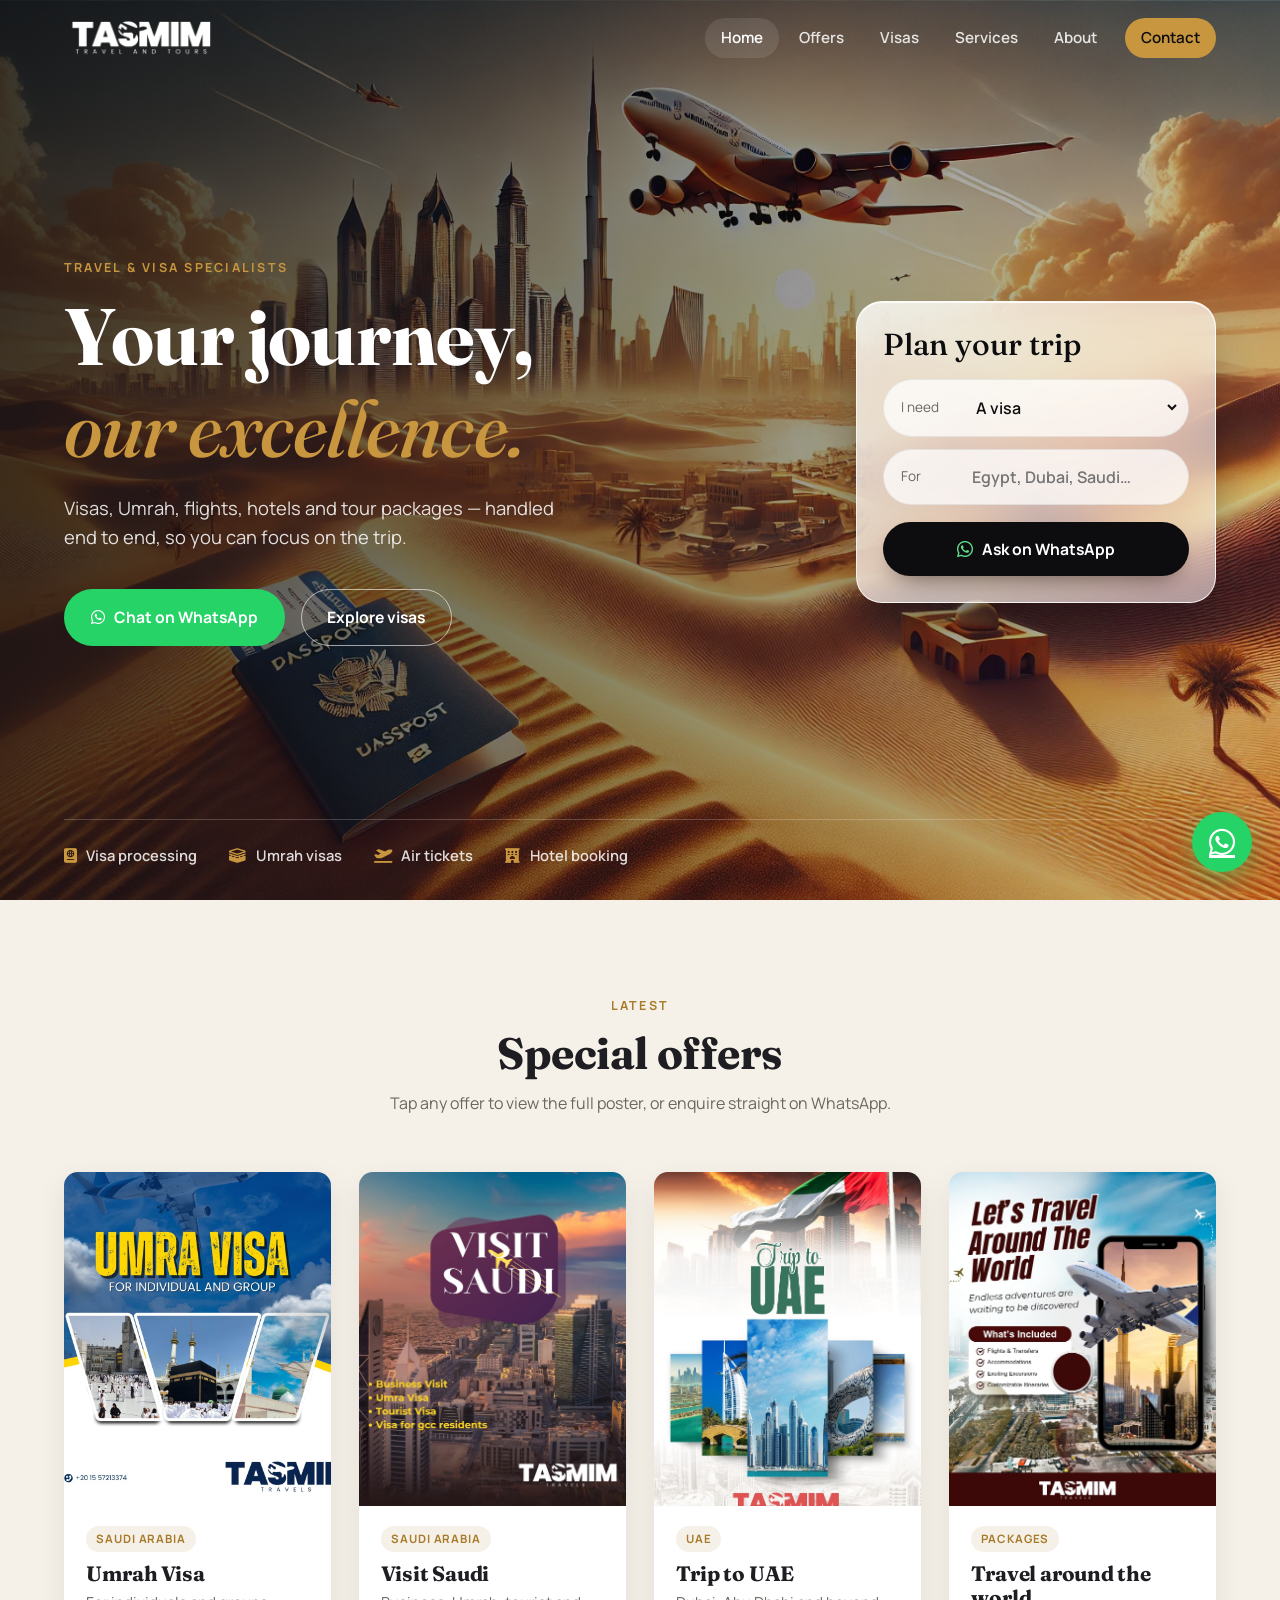
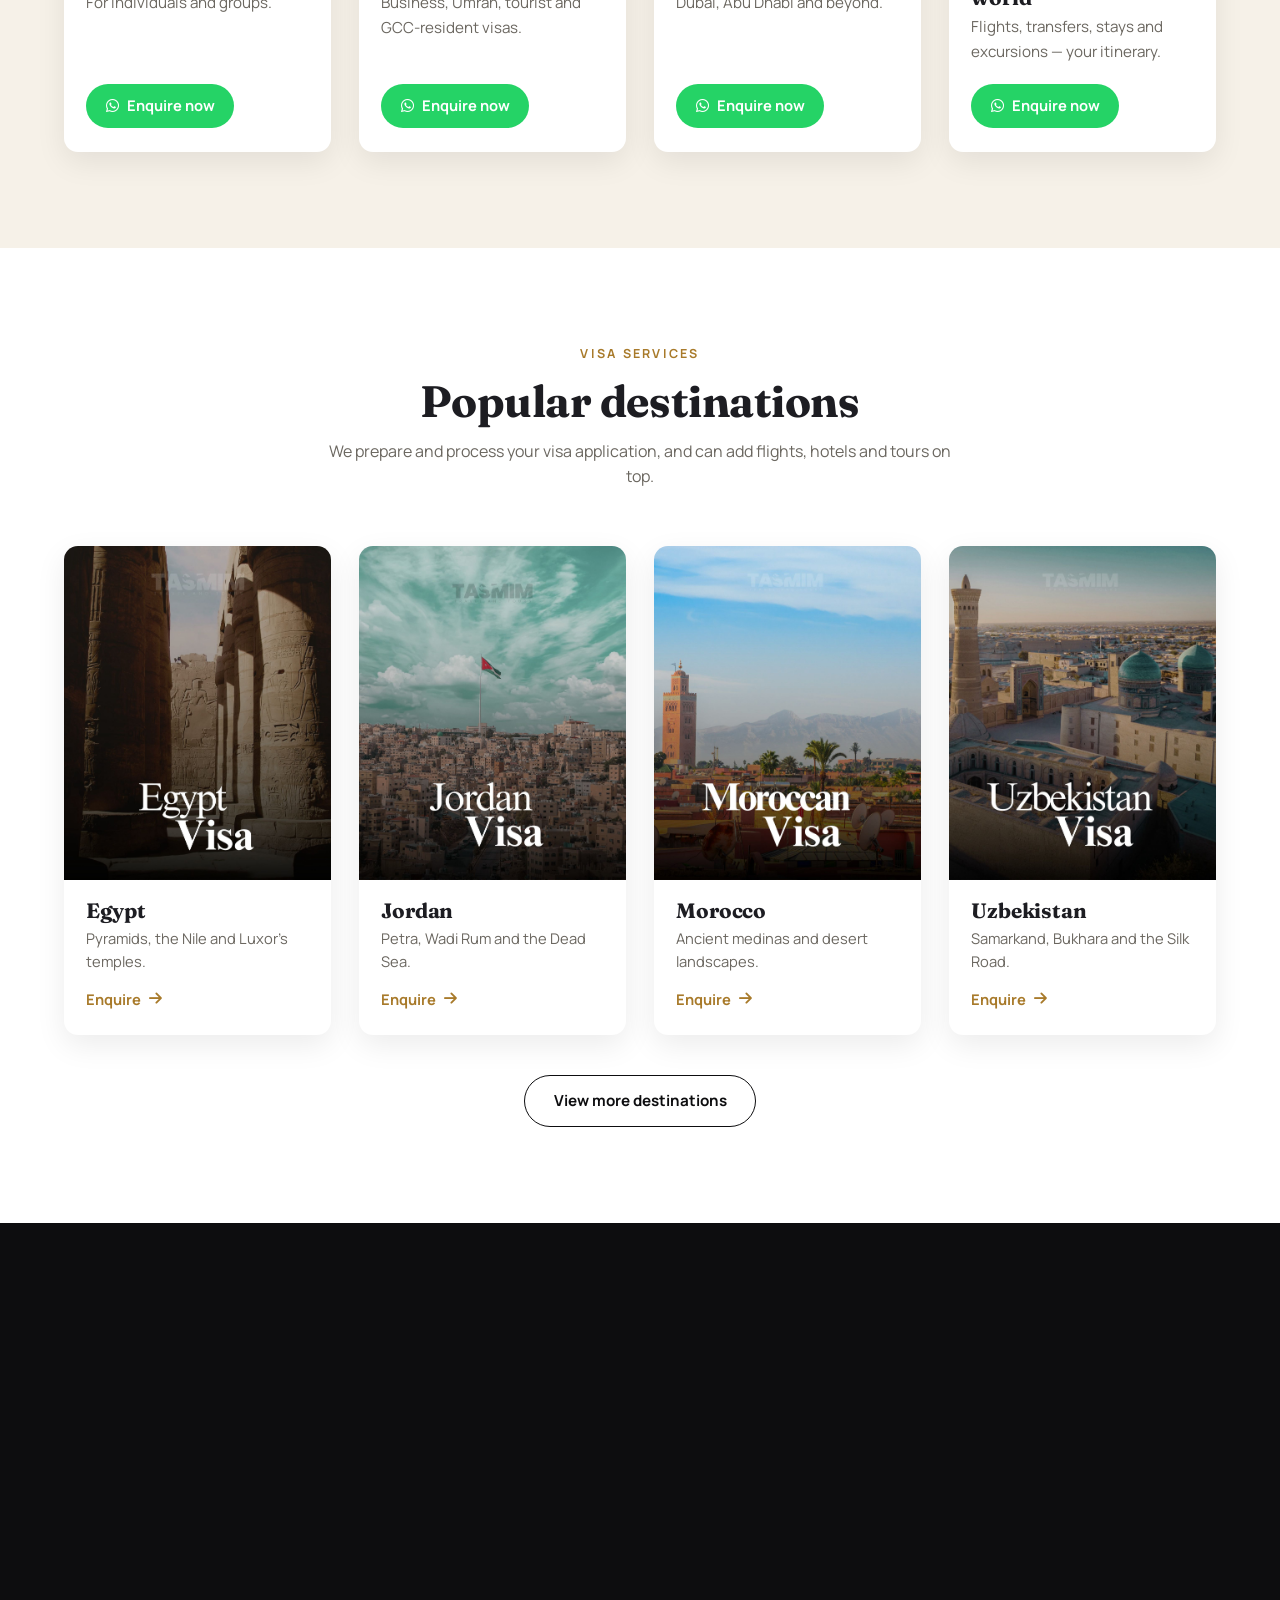
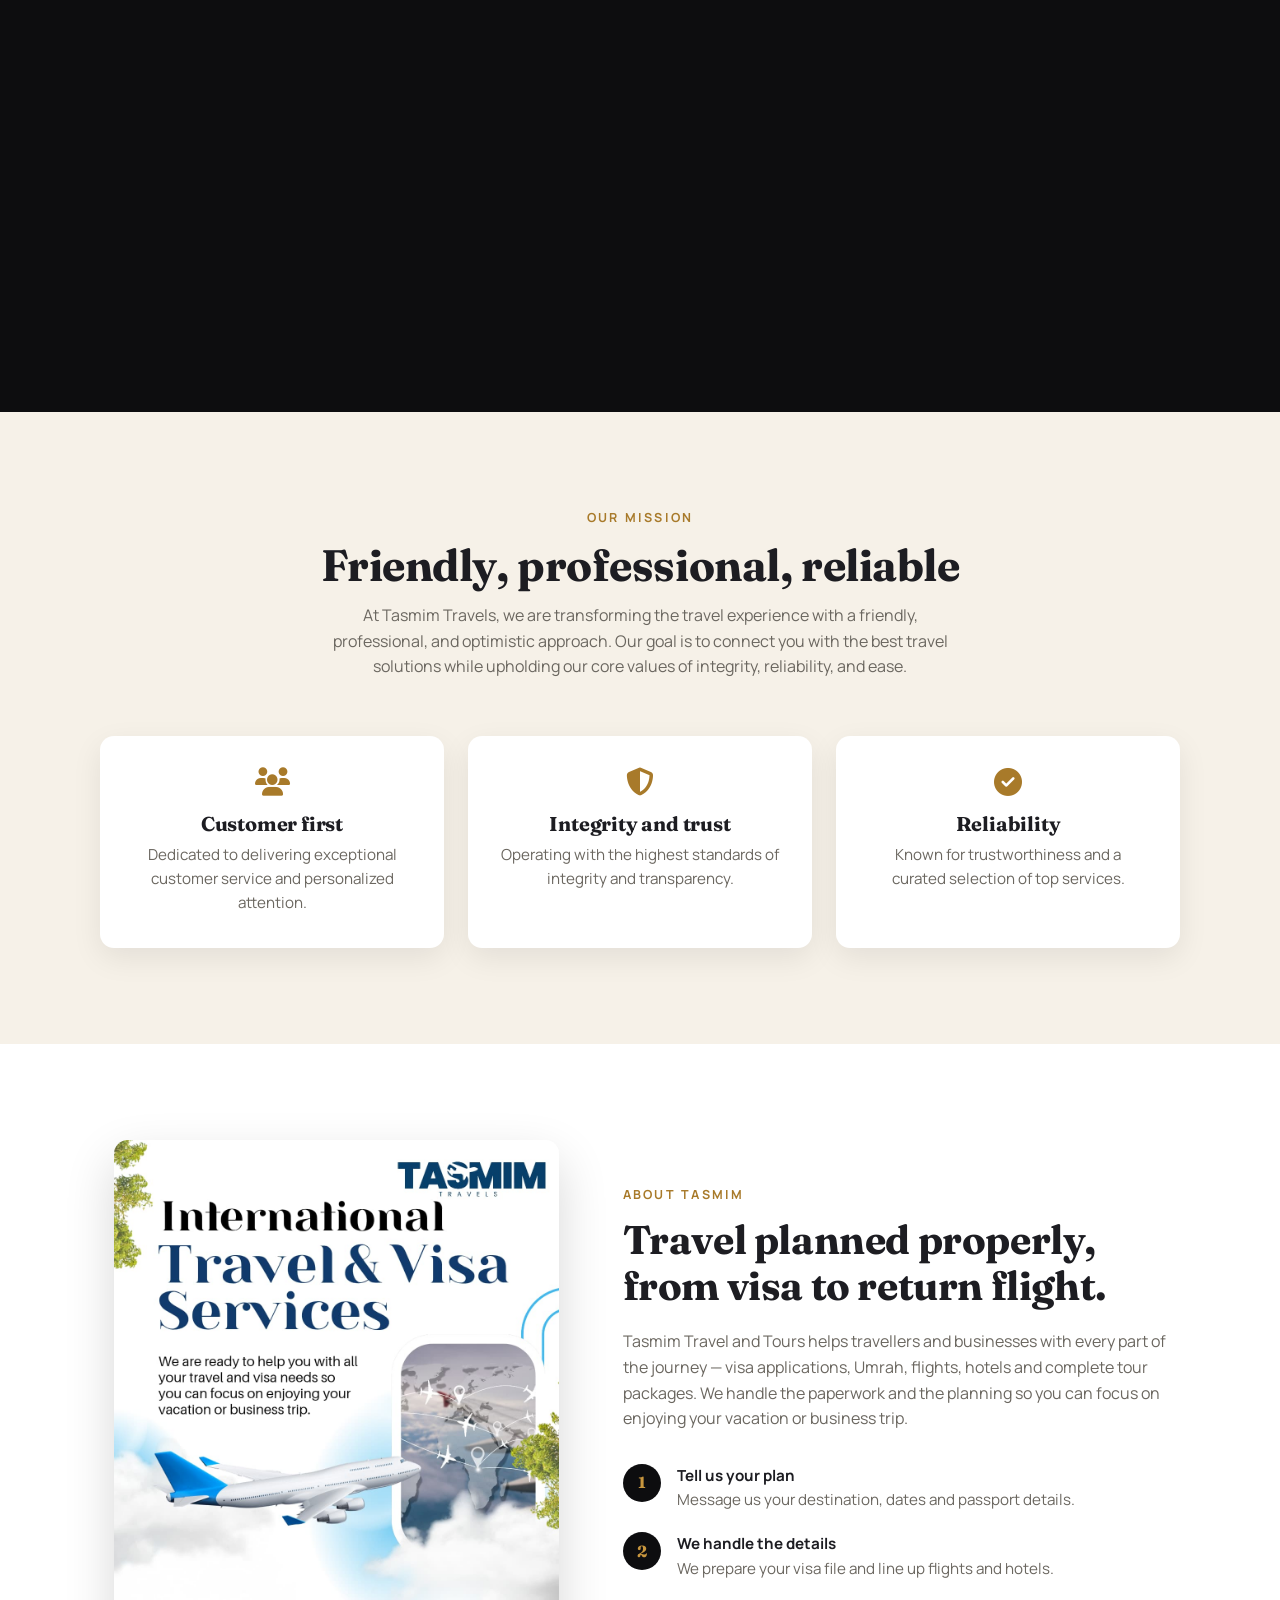
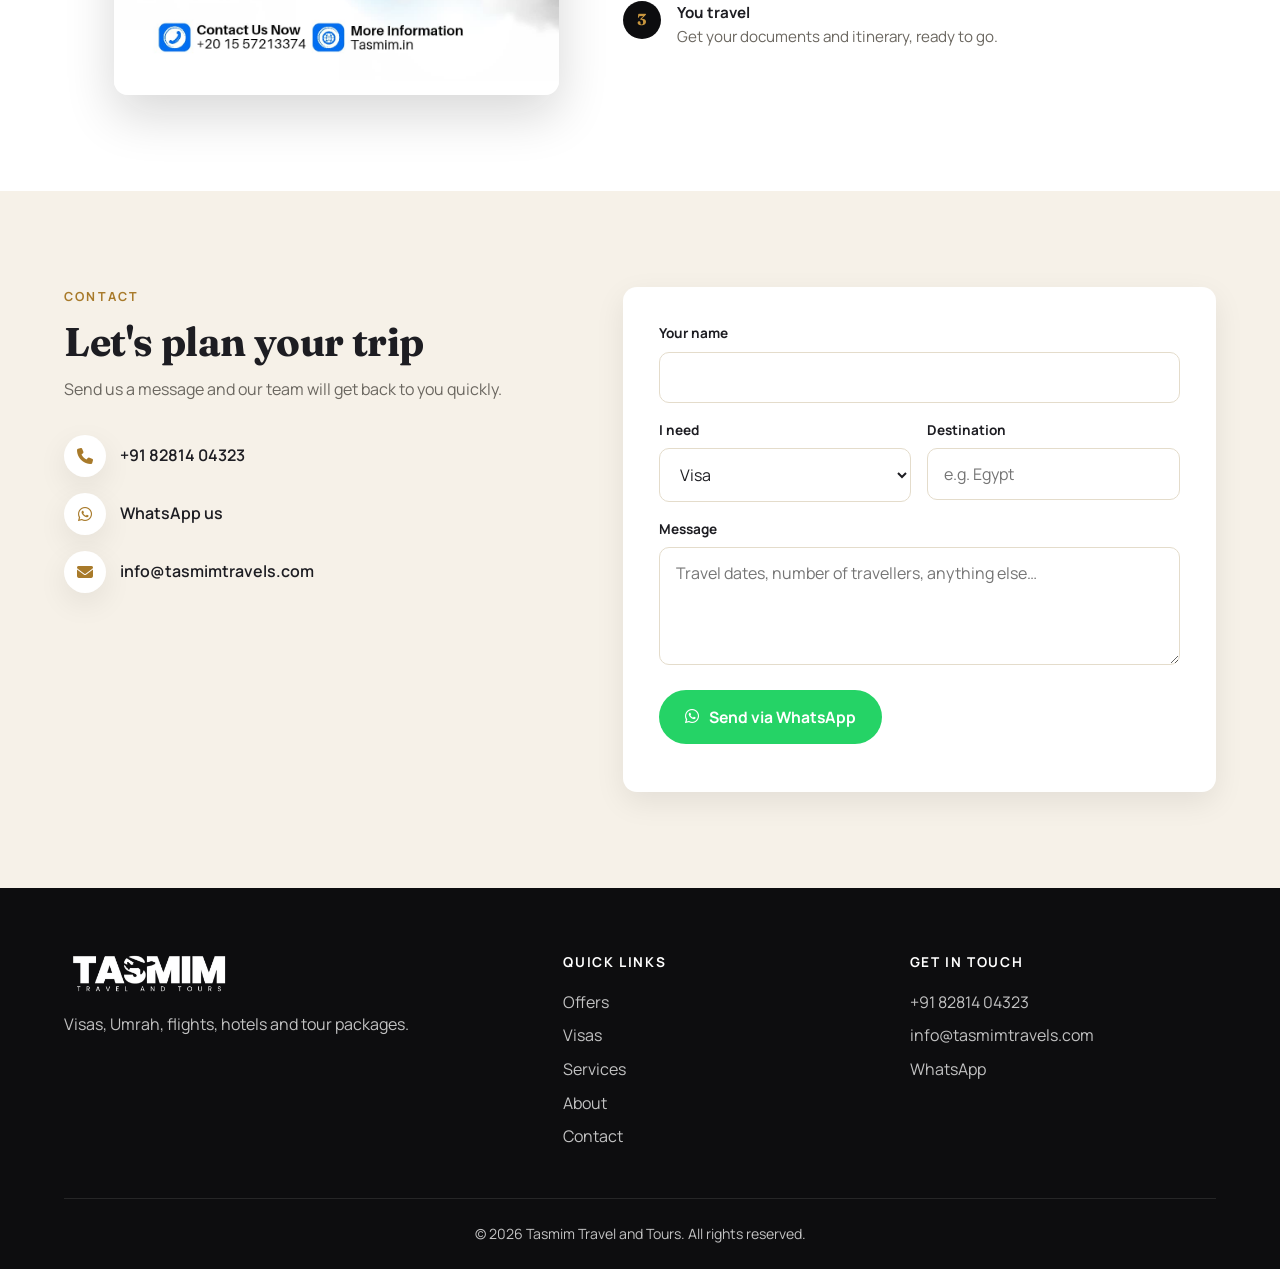
==== commit 00e9ca76: "Return to the black and gold design, keep the Plan your trip card Restores the previous design from " ====
--- a/index.html
+++ b/index.html
@@ -2,16 +2,16 @@
 <html lang="en">
 <head>
     <meta charset="UTF-8">
-    <meta name="viewport" content="width=device-width, initial-scale=1.0, viewport-fit=cover">
+    <meta name="viewport" content="width=device-width, initial-scale=1.0">
     <title>Tasmim Travel and Tours | Visa, Umrah, Flights & Tour Packages</title>
     <meta name="description" content="Tasmim Travel and Tours — visa processing, Umrah visas, air ticketing, hotel booking and tailor-made tour packages for Saudi Arabia, UAE, Egypt, Jordan, Morocco, Qatar, Uzbekistan, Vietnam, USA and more.">
-    <meta name="theme-color" content="#eef3f6">
+    <meta name="theme-color" content="#0d0d0f">
     <link rel="canonical" href="https://tasmimtravels.com/">
 
     <meta property="og:type" content="website">
     <meta property="og:title" content="Tasmim Travel and Tours">
     <meta property="og:description" content="Visa, Umrah, flights, hotels and tour packages — planned end to end.">
-    <meta property="og:image" content="https://tasmimtravels.com/assets/hero.webp">
+    <meta property="og:image" content="assets/hero.webp">
     <meta property="og:url" content="https://tasmimtravels.com/">
 
     <link rel="icon" type="image/jpeg" href="assets/favicon.jpg">
@@ -19,7 +19,7 @@
 
     <link rel="preconnect" href="https://fonts.googleapis.com">
     <link rel="preconnect" href="https://fonts.gstatic.com" crossorigin>
-    <link href="https://fonts.googleapis.com/css2?family=Instrument+Serif:ital@0;1&family=Geist:wght@300;400;500;600&display=swap" rel="stylesheet">
+    <link href="https://fonts.googleapis.com/css2?family=Fraunces:opsz,wght@9..144,500;9..144,700&family=Manrope:wght@400;500;600;700&display=swap" rel="stylesheet">
     <link rel="stylesheet" href="https://cdnjs.cloudflare.com/ajax/libs/font-awesome/6.5.1/css/all.min.css">
     <link rel="stylesheet" href="styles.css">
 
@@ -29,7 +29,7 @@
         "@type": "TravelAgency",
         "name": "Tasmim Travel and Tours",
         "url": "https://tasmimtravels.com/",
-        "logo": "https://tasmimtravels.com/assets/logo-ink.png",
+        "logo": "https://tasmimtravels.com/assets/logo.png",
         "telephone": "+918281404323",
         "email": "info@tasmimtravels.com"
     }
@@ -38,279 +38,303 @@
 <body>
     <a class="skip-link" href="#main">Skip to content</a>
 
-    <!-- Ambient prism light -->
-    <div class="ambient" aria-hidden="true">
-        <span class="glow glow-a"></span>
-        <span class="glow glow-b"></span>
-        <span class="glow glow-c"></span>
-    </div>
-
     <!-- Header -->
     <header class="site-header">
-        <nav class="navbar glass" aria-label="Main">
+        <nav class="navbar" aria-label="Main">
             <a href="#home" class="logo" aria-label="Tasmim Travel and Tours — home">
-                <img src="assets/logo-ink.png" alt="Tasmim Travel and Tours" width="600" height="162">
+                <img src="assets/logo.png" alt="Tasmim Travel and Tours" width="600" height="162">
             </a>
+            <button class="hamburger" aria-label="Open menu" aria-expanded="false" aria-controls="nav-links">
+                <i class="fas fa-bars" aria-hidden="true"></i>
+            </button>
             <ul class="nav-links" id="nav-links">
+                <li><a href="#home">Home</a></li>
                 <li><a href="#offers">Offers</a></li>
-                <li><a href="#visas">Visas</a></li>
+                <li><a href="#destinations">Visas</a></li>
                 <li><a href="#services">Services</a></li>
                 <li><a href="#about">About</a></li>
-                <li class="nav-contact"><a href="#contact">Contact</a></li>
+                <li><a href="#contact" class="nav-cta">Contact</a></li>
             </ul>
-            <a href="#contact" class="nav-cta">Plan a trip</a>
-            <button class="hamburger" aria-label="Open menu" aria-expanded="false" aria-controls="nav-links">
-                <span></span><span></span>
-            </button>
         </nav>
     </header>
 
     <main id="main">
-        <!-- Hero -->
+        <!-- Hero Section -->
         <section id="home" class="hero">
-            <div class="hero-frame">
-                <div class="hero-visual">
-                <img class="hero-img" src="assets/hero.webp" alt="" width="1792" height="1024" fetchpriority="high">
-                <div class="hero-shade" aria-hidden="true"></div>
-
-                <div class="hero-copy">
-                    <p class="kicker load" style="--d: 0.1s">Tasmim Travel &amp; Tours</p>
-                    <h1 class="load" style="--d: 0.2s">Travel, <em>made clear.</em></h1>
-                    <p class="hero-sub load" style="--d: 0.35s">Visas, Umrah, flights, hotels and tours — handled end to end by one friendly team.</p>
-                </div>
-                </div>
-
-                <!-- Quick planner -->
-                <form class="planner glass load" style="--d: 0.5s" aria-label="Quick trip enquiry">
-                    <p class="planner-title">Plan your trip</p>
-                    <label class="pill-field">
-                        <span>I need</span>
-                        <select name="service">
-                            <option>A visa</option>
-                            <option>An Umrah visa</option>
-                            <option>Flight tickets</option>
-                            <option>A hotel</option>
-                            <option>A tour package</option>
-                        </select>
-                    </label>
-                    <label class="pill-field">
-                        <span>For</span>
-                        <input name="destination" type="text" placeholder="Egypt, Dubai, Saudi…" autocomplete="off">
-                    </label>
-                    <button type="submit" class="btn btn-ink">
-                        <i class="fab fa-whatsapp" aria-hidden="true"></i> Ask on WhatsApp
-                    </button>
-                </form>
-            </div>
-
-            <ul class="ticker" aria-label="What we handle">
-                <li><i class="fa-solid fa-passport" aria-hidden="true"></i> Visa processing</li>
-                <li><i class="fa-solid fa-kaaba" aria-hidden="true"></i> Umrah visas</li>
-                <li><i class="fa-solid fa-plane" aria-hidden="true"></i> Air tickets</li>
-                <li><i class="fa-solid fa-bed" aria-hidden="true"></i> Hotels</li>
-                <li><i class="fa-solid fa-compass" aria-hidden="true"></i> Tour packages</li>
+            <div class="hero-inner">
+            <div class="hero-content">
+                <p class="eyebrow">Travel &amp; Visa Specialists</p>
+                <h1>Your journey,<br><em>our excellence.</em></h1>
+                <p class="hero-sub">Visas, Umrah, flights, hotels and tour packages — handled end to end, so you can focus on the trip.</p>
+                <div class="hero-actions">
+                    <a href="#" class="btn btn-whatsapp" data-wa="Hello Tasmim Travels, I'd like to plan a trip.">
+                        <i class="fab fa-whatsapp" aria-hidden="true"></i> Chat on WhatsApp
+                    </a>
+                    <a href="#destinations" class="btn btn-ghost">Explore visas</a>
+                </div>
+            </div>
+
+            <!-- Quick planner -->
+            <form class="planner" aria-label="Quick trip enquiry">
+                <p class="planner-title">Plan your trip</p>
+                <label class="pill-field">
+                    <span>I need</span>
+                    <select name="service">
+                        <option>A visa</option>
+                        <option>An Umrah visa</option>
+                        <option>Flight tickets</option>
+                        <option>A hotel</option>
+                        <option>A tour package</option>
+                    </select>
+                </label>
+                <label class="pill-field">
+                    <span>For</span>
+                    <input name="destination" type="text" placeholder="Egypt, Dubai, Saudi…" autocomplete="off">
+                </label>
+                <button type="submit" class="btn btn-ink">
+                    <i class="fab fa-whatsapp" aria-hidden="true"></i> Ask on WhatsApp
+                </button>
+            </form>
+            </div>
+            <ul class="hero-badges">
+                <li><i class="fas fa-passport" aria-hidden="true"></i> Visa processing</li>
+                <li><i class="fas fa-kaaba" aria-hidden="true"></i> Umrah visas</li>
+                <li><i class="fas fa-plane-departure" aria-hidden="true"></i> Air tickets</li>
+                <li><i class="fas fa-hotel" aria-hidden="true"></i> Hotel booking</li>
             </ul>
         </section>
 
-        <!-- Offers -->
-        <section id="offers" class="section">
+        <!-- Recent Offers Section -->
+        <section id="offers" class="offers">
             <div class="section-head reveal">
-                <p class="kicker">Now offering</p>
-                <h2>Current <em>offers</em></h2>
-                <div class="carousel-nav" aria-hidden="true">
-                    <button class="round-btn" data-scroll="-1" tabindex="-1"><i class="fa-solid fa-arrow-left"></i></button>
-                    <button class="round-btn" data-scroll="1" tabindex="-1"><i class="fa-solid fa-arrow-right"></i></button>
-                </div>
-            </div>
-
-            <div class="carousel" tabindex="0" aria-label="Offers, scroll sideways">
-                <article class="offer glass">
+                <p class="eyebrow">Latest</p>
+                <h2>Special offers</h2>
+                <p>Tap any offer to view the full poster, or enquire straight on WhatsApp.</p>
+            </div>
+            <div class="offers-grid">
+                <article class="offer-card reveal">
                     <button class="offer-media" data-lightbox="assets/offers/umra.jpeg" aria-label="View Umrah Visa poster">
                         <img src="assets/offers/umra.jpeg" alt="Umrah Visa for individuals and groups" loading="lazy">
                     </button>
                     <div class="offer-body">
+                        <span class="tag">Saudi Arabia</span>
                         <h3>Umrah Visa</h3>
                         <p>For individuals and groups.</p>
-                        <a href="#" class="link-wa" data-wa="Hello, I'm interested in the Umrah Visa offer.">Enquire <i class="fa-solid fa-arrow-right" aria-hidden="true"></i></a>
-                    </div>
-                </article>
-                <article class="offer glass">
+                        <a href="#" class="offer-cta" data-wa="Hello, I'm interested in the Umrah Visa offer.">
+                            <i class="fab fa-whatsapp" aria-hidden="true"></i> Enquire now
+                        </a>
+                    </div>
+                </article>
+
+                <article class="offer-card reveal">
                     <button class="offer-media" data-lightbox="assets/offers/saudi.jpeg" aria-label="View Visit Saudi poster">
                         <img src="assets/offers/saudi.jpeg" alt="Visit Saudi — business, Umrah, tourist and GCC resident visas" loading="lazy">
                     </button>
                     <div class="offer-body">
+                        <span class="tag">Saudi Arabia</span>
                         <h3>Visit Saudi</h3>
                         <p>Business, Umrah, tourist and GCC-resident visas.</p>
-                        <a href="#" class="link-wa" data-wa="Hello, I'm interested in the Visit Saudi offer.">Enquire <i class="fa-solid fa-arrow-right" aria-hidden="true"></i></a>
-                    </div>
-                </article>
-                <article class="offer glass">
+                        <a href="#" class="offer-cta" data-wa="Hello, I'm interested in the Visit Saudi offer.">
+                            <i class="fab fa-whatsapp" aria-hidden="true"></i> Enquire now
+                        </a>
+                    </div>
+                </article>
+
+                <article class="offer-card reveal">
                     <button class="offer-media" data-lightbox="assets/offers/uae.jpeg" aria-label="View Trip to UAE poster">
                         <img src="assets/offers/uae.jpeg" alt="Trip to UAE" loading="lazy">
                     </button>
                     <div class="offer-body">
+                        <span class="tag">UAE</span>
                         <h3>Trip to UAE</h3>
                         <p>Dubai, Abu Dhabi and beyond.</p>
-                        <a href="#" class="link-wa" data-wa="Hello, I'm interested in the Trip to UAE offer.">Enquire <i class="fa-solid fa-arrow-right" aria-hidden="true"></i></a>
-                    </div>
-                </article>
-                <article class="offer glass">
+                        <a href="#" class="offer-cta" data-wa="Hello, I'm interested in the Trip to UAE offer.">
+                            <i class="fab fa-whatsapp" aria-hidden="true"></i> Enquire now
+                        </a>
+                    </div>
+                </article>
+
+                <article class="offer-card reveal">
                     <button class="offer-media" data-lightbox="assets/offers/world.jpeg" aria-label="View Travel Around the World poster">
                         <img src="assets/offers/world.jpeg" alt="Let's travel around the world — flights, transfers, accommodation, excursions" loading="lazy">
                     </button>
                     <div class="offer-body">
-                        <h3>Around the world</h3>
-                        <p>Flights, transfers, stays and excursions.</p>
-                        <a href="#" class="link-wa" data-wa="Hello, I'm interested in a custom travel package.">Enquire <i class="fa-solid fa-arrow-right" aria-hidden="true"></i></a>
-                    </div>
-                </article>
-                <article class="offer glass">
-                    <button class="offer-media" data-lightbox="assets/offers/international.jpeg" aria-label="View International Travel and Visa Services poster">
-                        <img src="assets/offers/international.jpeg" alt="International travel and visa services" loading="lazy">
-                    </button>
-                    <div class="offer-body">
-                        <h3>Travel &amp; visa services</h3>
-                        <p>Every document, every booking.</p>
-                        <a href="#" class="link-wa" data-wa="Hello, I need help with travel and visa services.">Enquire <i class="fa-solid fa-arrow-right" aria-hidden="true"></i></a>
-                    </div>
-                </article>
-            </div>
-        </section>
-
-        <!-- Visas -->
-        <section id="visas" class="section">
+                        <span class="tag">Packages</span>
+                        <h3>Travel around the world</h3>
+                        <p>Flights, transfers, stays and excursions — your itinerary.</p>
+                        <a href="#" class="offer-cta" data-wa="Hello, I'm interested in a custom travel package.">
+                            <i class="fab fa-whatsapp" aria-hidden="true"></i> Enquire now
+                        </a>
+                    </div>
+                </article>
+            </div>
+        </section>
+
+        <!-- Destinations Section -->
+        <section id="destinations" class="destinations">
             <div class="section-head reveal">
-                <p class="kicker">Visa services</p>
-                <h2>Where are you <em>going?</em></h2>
-                <p class="lede">We prepare and process your application — and can add flights, hotels and tours on top.</p>
-            </div>
-
-            <div class="visa-grid">
-                <a href="#" class="visa reveal" data-wa="Hello, I'd like to apply for an Egypt visa.">
-                    <img src="assets/egypt.jpeg" alt="" loading="lazy">
-                    <span class="visa-chip glass">Egypt <i class="fa-solid fa-arrow-right" aria-hidden="true"></i></span>
-                </a>
-                <a href="#" class="visa reveal" data-wa="Hello, I'd like to apply for a Jordan visa.">
-                    <img src="assets/joradan.jpeg" alt="" loading="lazy">
-                    <span class="visa-chip glass">Jordan <i class="fa-solid fa-arrow-right" aria-hidden="true"></i></span>
-                </a>
-                <a href="#" class="visa reveal" data-wa="Hello, I'd like to apply for a Morocco visa.">
-                    <img src="assets/morocco.jpeg" alt="" loading="lazy">
-                    <span class="visa-chip glass">Morocco <i class="fa-solid fa-arrow-right" aria-hidden="true"></i></span>
-                </a>
-                <a href="#" class="visa reveal" data-wa="Hello, I'd like to apply for an Uzbekistan visa.">
-                    <img src="assets/uzbek.jpeg" alt="" loading="lazy">
-                    <span class="visa-chip glass">Uzbekistan <i class="fa-solid fa-arrow-right" aria-hidden="true"></i></span>
-                </a>
-                <a href="#" class="visa reveal" data-wa="Hello, I'd like to apply for a Qatar visa.">
-                    <img src="assets/qatar.jpeg" alt="" loading="lazy">
-                    <span class="visa-chip glass">Qatar <i class="fa-solid fa-arrow-right" aria-hidden="true"></i></span>
-                </a>
-                <a href="#" class="visa reveal" data-wa="Hello, I'd like to apply for a Vietnam visa.">
-                    <img src="assets/vietnam.jpeg" alt="" loading="lazy">
-                    <span class="visa-chip glass">Vietnam <i class="fa-solid fa-arrow-right" aria-hidden="true"></i></span>
-                </a>
-                <a href="#" class="visa reveal" data-wa="Hello, I'd like to apply for a USA visa.">
-                    <img src="assets/usa.jpeg" alt="" loading="lazy">
-                    <span class="visa-chip glass">USA <i class="fa-solid fa-arrow-right" aria-hidden="true"></i></span>
-                </a>
-                <a href="#" class="visa visa-other glass reveal" data-wa="Hello, I need a visa for another country.">
-                    <i class="fa-solid fa-earth-asia" aria-hidden="true"></i>
-                    <span class="visa-other-title">Somewhere else?</span>
-                    <span class="visa-other-text">Tell us the country — we'll guide you through it.</span>
-                    <span class="link-wa">Ask us <i class="fa-solid fa-arrow-right" aria-hidden="true"></i></span>
-                </a>
-            </div>
-        </section>
-
-        <!-- Services -->
-        <section id="services" class="section">
+                <p class="eyebrow">Visa services</p>
+                <h2>Popular destinations</h2>
+                <p>We prepare and process your visa application, and can add flights, hotels and tours on top.</p>
+            </div>
+            <div class="destinations-grid">
+                <article class="destination-card reveal">
+                    <div class="destination-media"><img src="assets/egypt.jpeg" alt="Egypt visa" loading="lazy"></div>
+                    <div class="destination-content">
+                        <h3>Egypt</h3>
+                        <p>Pyramids, the Nile and Luxor's temples.</p>
+                        <a href="#" class="destination-cta" data-wa="Hello, I'd like to apply for an Egypt visa.">Enquire <i class="fas fa-arrow-right" aria-hidden="true"></i></a>
+                    </div>
+                </article>
+                <article class="destination-card reveal">
+                    <div class="destination-media"><img src="assets/joradan.jpeg" alt="Jordan visa" loading="lazy"></div>
+                    <div class="destination-content">
+                        <h3>Jordan</h3>
+                        <p>Petra, Wadi Rum and the Dead Sea.</p>
+                        <a href="#" class="destination-cta" data-wa="Hello, I'd like to apply for a Jordan visa.">Enquire <i class="fas fa-arrow-right" aria-hidden="true"></i></a>
+                    </div>
+                </article>
+                <article class="destination-card reveal">
+                    <div class="destination-media"><img src="assets/morocco.jpeg" alt="Morocco visa" loading="lazy"></div>
+                    <div class="destination-content">
+                        <h3>Morocco</h3>
+                        <p>Ancient medinas and desert landscapes.</p>
+                        <a href="#" class="destination-cta" data-wa="Hello, I'd like to apply for a Morocco visa.">Enquire <i class="fas fa-arrow-right" aria-hidden="true"></i></a>
+                    </div>
+                </article>
+                <article class="destination-card reveal">
+                    <div class="destination-media"><img src="assets/uzbek.jpeg" alt="Uzbekistan visa" loading="lazy"></div>
+                    <div class="destination-content">
+                        <h3>Uzbekistan</h3>
+                        <p>Samarkand, Bukhara and the Silk Road.</p>
+                        <a href="#" class="destination-cta" data-wa="Hello, I'd like to apply for an Uzbekistan visa.">Enquire <i class="fas fa-arrow-right" aria-hidden="true"></i></a>
+                    </div>
+                </article>
+                <article class="destination-card reveal">
+                    <div class="destination-media"><img src="assets/qatar.jpeg" alt="Qatar visa" loading="lazy"></div>
+                    <div class="destination-content">
+                        <h3>Qatar</h3>
+                        <p>Doha's skyline, souqs and desert seas.</p>
+                        <a href="#" class="destination-cta" data-wa="Hello, I'd like to apply for a Qatar visa.">Enquire <i class="fas fa-arrow-right" aria-hidden="true"></i></a>
+                    </div>
+                </article>
+                <article class="destination-card reveal">
+                    <div class="destination-media"><img src="assets/vietnam.jpeg" alt="Vietnam visa" loading="lazy"></div>
+                    <div class="destination-content">
+                        <h3>Vietnam</h3>
+                        <p>Rice terraces, Ha Long Bay and street food.</p>
+                        <a href="#" class="destination-cta" data-wa="Hello, I'd like to apply for a Vietnam visa.">Enquire <i class="fas fa-arrow-right" aria-hidden="true"></i></a>
+                    </div>
+                </article>
+                <article class="destination-card reveal">
+                    <div class="destination-media"><img src="assets/usa.jpeg" alt="USA visa" loading="lazy"></div>
+                    <div class="destination-content">
+                        <h3>USA</h3>
+                        <p>Visitor visa applications and interview prep.</p>
+                        <a href="#" class="destination-cta" data-wa="Hello, I'd like to apply for a USA visa.">Enquire <i class="fas fa-arrow-right" aria-hidden="true"></i></a>
+                    </div>
+                </article>
+            </div>
+            <button class="view-more-btn" aria-expanded="false">View more destinations</button>
+        </section>
+
+        <!-- Services Section -->
+        <section id="services" class="services">
             <div class="section-head reveal">
-                <p class="kicker">What we do</p>
-                <h2>One team, <em>every detail</em></h2>
+                <p class="eyebrow">What we do</p>
+                <h2>Our services</h2>
             </div>
             <div class="services-grid">
-                <div class="service glass reveal">
-                    <span class="icon"><i class="fa-solid fa-passport" aria-hidden="true"></i></span>
+                <div class="service-card reveal">
+                    <i class="fas fa-passport" aria-hidden="true"></i>
                     <h3>Visa services</h3>
-                    <p>Tourist, business and visit visas, prepared right the first time.</p>
-                </div>
-                <div class="service glass reveal">
-                    <span class="icon"><i class="fa-solid fa-kaaba" aria-hidden="true"></i></span>
+                    <p>Tourist, business and visit visas for Egypt, Saudi, UAE, Uzbekistan and more.</p>
+                </div>
+                <div class="service-card reveal">
+                    <i class="fas fa-kaaba" aria-hidden="true"></i>
                     <h3>Umrah visas</h3>
-                    <p>Visas and arrangements for individuals and groups.</p>
-                </div>
-                <div class="service glass reveal">
-                    <span class="icon"><i class="fa-solid fa-plane-departure" aria-hidden="true"></i></span>
+                    <p>Umrah visas and arrangements for individuals and groups.</p>
+                </div>
+                <div class="service-card reveal">
+                    <i class="fas fa-plane" aria-hidden="true"></i>
                     <h3>Air ticketing</h3>
                     <p>Best fares on international and domestic flights.</p>
                 </div>
-                <div class="service glass reveal">
-                    <span class="icon"><i class="fa-solid fa-bed" aria-hidden="true"></i></span>
+                <div class="service-card reveal">
+                    <i class="fas fa-hotel" aria-hidden="true"></i>
                     <h3>Hotel booking</h3>
-                    <p>Stays that fit your budget, close to what you came to see.</p>
-                </div>
-                <div class="service glass reveal">
-                    <span class="icon"><i class="fa-solid fa-compass" aria-hidden="true"></i></span>
+                    <p>Stays that match your budget, close to what you came to see.</p>
+                </div>
+                <div class="service-card reveal">
+                    <i class="fas fa-map-marked-alt" aria-hidden="true"></i>
                     <h3>Tour packages</h3>
-                    <p>Flights, transfers, stays and excursions in one package.</p>
-                </div>
-                <div class="service glass reveal">
-                    <span class="icon"><i class="fa-solid fa-route" aria-hidden="true"></i></span>
+                    <p>Flights, transfers, accommodation and excursions in one package.</p>
+                </div>
+                <div class="service-card reveal">
+                    <i class="fas fa-route" aria-hidden="true"></i>
                     <h3>Trip planning</h3>
                     <p>Custom itineraries built around your dates and interests.</p>
                 </div>
             </div>
         </section>
 
-        <!-- About & mission -->
-        <section id="about" class="section about">
-            <div class="about-statement reveal">
-                <p class="kicker">Our mission</p>
-                <blockquote>
-                    “We’re transforming the travel experience with a friendly, professional and optimistic approach — connecting you with the best travel solutions while upholding <em>integrity, reliability and ease.</em>”
-                </blockquote>
-                <ul class="values">
-                    <li><i class="fa-regular fa-heart" aria-hidden="true"></i> Customer first</li>
-                    <li><i class="fa-regular fa-gem" aria-hidden="true"></i> Integrity &amp; trust</li>
-                    <li><i class="fa-regular fa-circle-check" aria-hidden="true"></i> Reliability</li>
-                </ul>
-            </div>
-
-            <ol class="steps">
-                <li class="step glass reveal">
-                    <span class="step-num">01</span>
-                    <h3>Tell us your plan</h3>
-                    <p>Message your destination, dates and passport details.</p>
-                </li>
-                <li class="step glass reveal">
-                    <span class="step-num">02</span>
-                    <h3>We handle the details</h3>
-                    <p>We prepare your visa file and line up flights and hotels.</p>
-                </li>
-                <li class="step glass reveal">
-                    <span class="step-num">03</span>
-                    <h3>You travel</h3>
-                    <p>Receive your documents and itinerary, ready to go.</p>
-                </li>
-            </ol>
-        </section>
-
-        <!-- Contact -->
-        <section id="contact" class="section">
-            <div class="contact glass reveal">
-                <div class="contact-info">
-                    <p class="kicker">Contact</p>
-                    <h2>Let’s plan <em>your trip</em></h2>
-                    <p class="lede">Send a message and our team will reply quickly — usually on WhatsApp.</p>
+        <!-- Mission Section -->
+        <section id="mission" class="mission">
+            <div class="section-head reveal">
+                <p class="eyebrow">Our mission</p>
+                <h2>Friendly, professional, reliable</h2>
+                <p>At Tasmim Travels, we are transforming the travel experience with a friendly, professional, and optimistic approach. Our goal is to connect you with the best travel solutions while upholding our core values of integrity, reliability, and ease.</p>
+            </div>
+            <div class="pillars-grid">
+                <div class="pillar-card reveal">
+                    <i class="fas fa-users" aria-hidden="true"></i>
+                    <h3>Customer first</h3>
+                    <p>Dedicated to delivering exceptional customer service and personalized attention.</p>
+                </div>
+                <div class="pillar-card reveal">
+                    <i class="fas fa-shield-halved" aria-hidden="true"></i>
+                    <h3>Integrity and trust</h3>
+                    <p>Operating with the highest standards of integrity and transparency.</p>
+                </div>
+                <div class="pillar-card reveal">
+                    <i class="fas fa-circle-check" aria-hidden="true"></i>
+                    <h3>Reliability</h3>
+                    <p>Known for trustworthiness and a curated selection of top services.</p>
+                </div>
+            </div>
+        </section>
+
+        <!-- About Section -->
+        <section id="about" class="about">
+            <div class="about-media reveal">
+                <img src="assets/offers/international.jpeg" alt="International travel and visa services" loading="lazy">
+            </div>
+            <div class="about-text reveal">
+                <p class="eyebrow">About Tasmim</p>
+                <h2>Travel planned properly, from visa to return flight.</h2>
+                <p>Tasmim Travel and Tours helps travellers and businesses with every part of the journey — visa applications, Umrah, flights, hotels and complete tour packages. We handle the paperwork and the planning so you can focus on enjoying your vacation or business trip.</p>
+                <ol class="steps">
+                    <li><span>1</span><div><strong>Tell us your plan</strong>Message us your destination, dates and passport details.</div></li>
+                    <li><span>2</span><div><strong>We handle the details</strong>We prepare your visa file and line up flights and hotels.</div></li>
+                    <li><span>3</span><div><strong>You travel</strong>Get your documents and itinerary, ready to go.</div></li>
+                </ol>
+            </div>
+        </section>
+
+        <!-- Contact Section -->
+        <section id="contact" class="contact">
+            <div class="contact-container">
+                <div class="contact-info reveal">
+                    <p class="eyebrow">Contact</p>
+                    <h2>Let's plan your trip</h2>
+                    <p>Send us a message and our team will get back to you quickly.</p>
                     <ul class="contact-list">
-                        <li><a href="tel:+918281404323"><i class="fa-solid fa-phone" aria-hidden="true"></i> +91 82814 04323</a></li>
-                        <li><a href="#" data-wa="Hello Tasmim Travels!"><i class="fab fa-whatsapp" aria-hidden="true"></i> WhatsApp us</a></li>
-                        <li><a href="mailto:info@tasmimtravels.com"><i class="fa-regular fa-envelope" aria-hidden="true"></i> info@tasmimtravels.com</a></li>
+                        <li><i class="fas fa-phone" aria-hidden="true"></i><a href="tel:+918281404323">+91 82814 04323</a></li>
+                        <li><i class="fab fa-whatsapp" aria-hidden="true"></i><a href="#" data-wa="Hello Tasmim Travels!">WhatsApp us</a></li>
+                        <li><i class="fas fa-envelope" aria-hidden="true"></i><a href="mailto:info@tasmimtravels.com">info@tasmimtravels.com</a></li>
                     </ul>
                 </div>
-
-                <form class="contact-form" novalidate>
+                <form class="contact-form reveal" novalidate>
                     <div class="field">
                         <label for="cf-name">Your name</label>
                         <input id="cf-name" name="name" type="text" autocomplete="name" required>
@@ -334,9 +358,9 @@
                     </div>
                     <div class="field">
                         <label for="cf-message">Message</label>
-                        <textarea id="cf-message" name="message" rows="4" placeholder="Travel dates, number of travellers…" required></textarea>
-                    </div>
-                    <button type="submit" class="btn btn-ink">
+                        <textarea id="cf-message" name="message" rows="4" placeholder="Travel dates, number of travellers, anything else…" required></textarea>
+                    </div>
+                    <button type="submit" class="btn btn-whatsapp">
                         <i class="fab fa-whatsapp" aria-hidden="true"></i> Send via WhatsApp
                     </button>
                     <p class="form-note" role="status" aria-live="polite"></p>
@@ -345,30 +369,47 @@
         </section>
     </main>
 
-    <!-- Footer -->
-    <footer class="footer">
-        <img src="assets/logo-ink.png" alt="Tasmim Travel and Tours" width="600" height="162" loading="lazy">
-        <nav class="footer-links" aria-label="Footer">
-            <a href="#offers">Offers</a>
-            <a href="#visas">Visas</a>
-            <a href="#services">Services</a>
-            <a href="#about">About</a>
-            <a href="#contact">Contact</a>
-        </nav>
-        <p>&copy; <span id="year">2026</span> Tasmim Travel and Tours</p>
-    </footer>
-
     <!-- WhatsApp Float Button -->
-    <a href="#" class="wa-float glass" data-wa="Hello Tasmim Travels!" aria-label="Chat with us on WhatsApp">
+    <a href="#" class="whatsapp-float" data-wa="Hello Tasmim Travels!" aria-label="Chat with us on WhatsApp">
         <i class="fab fa-whatsapp" aria-hidden="true"></i>
     </a>
 
     <!-- Lightbox -->
     <dialog class="lightbox" aria-label="Offer poster">
-        <button class="lightbox-close glass" aria-label="Close"><i class="fa-solid fa-xmark" aria-hidden="true"></i></button>
+        <button class="lightbox-close" aria-label="Close"><i class="fas fa-xmark" aria-hidden="true"></i></button>
         <img alt="">
     </dialog>
 
+    <!-- Footer -->
+    <footer>
+        <div class="footer-content">
+            <div class="footer-brand">
+                <img src="assets/logo.png" alt="Tasmim Travel and Tours" width="600" height="162" loading="lazy">
+                <p>Visas, Umrah, flights, hotels and tour packages.</p>
+            </div>
+            <div class="footer-links">
+                <h4>Quick links</h4>
+                <ul>
+                    <li><a href="#offers">Offers</a></li>
+                    <li><a href="#destinations">Visas</a></li>
+                    <li><a href="#services">Services</a></li>
+                    <li><a href="#about">About</a></li>
+                    <li><a href="#contact">Contact</a></li>
+                </ul>
+            </div>
+            <div class="footer-links">
+                <h4>Get in touch</h4>
+                <ul>
+                    <li><a href="tel:+918281404323">+91 82814 04323</a></li>
+                    <li><a href="mailto:info@tasmimtravels.com">info@tasmimtravels.com</a></li>
+                    <li><a href="#" data-wa="Hello Tasmim Travels!">WhatsApp</a></li>
+                </ul>
+            </div>
+        </div>
+        <div class="footer-bottom">
+            <p>&copy; <span id="year">2026</span> Tasmim Travel and Tours. All rights reserved.</p>
+        </div>
+    </footer>
     <script src="script.js"></script>
 </body>
 </html>
--- a/styles.css
+++ b/styles.css
@@ -1,7 +1,4 @@
-/* ==========================================================
-   Tasmim Travel and Tours — crystal / minimal
-   ========================================================== */
-
+/* Reset and Base Styles */
 *,
 *::before,
 *::after {
@@ -11,49 +8,39 @@
 }
 
 :root {
-    --bg: #eef3f6;
-    --ink: #101820;
-    --ink-2: #4a5763;
-    --ink-3: #7d8994;
-    --hairline: rgba(16, 24, 32, 0.08);
-
-    --glass: linear-gradient(140deg, rgba(255, 255, 255, 0.72), rgba(255, 255, 255, 0.38));
-    --glass-edge: rgba(255, 255, 255, 0.75);
-    --glass-blur: 22px;
-
-    /* the refraction palette: used sparingly */
-    --prism: linear-gradient(120deg, #7fd6e6, #a3bdfc 35%, #e2c9f5 60%, #ffd6b5 85%, #f2dfa6);
-    --prism-ink: linear-gradient(100deg, #1d7183 0%, #3d5bb0 55%, #9a6a35 100%);
-
-    --whatsapp: #1fb855;
-
-    --font-display: 'Instrument Serif', 'Times New Roman', serif;
-    --font-body: 'Geist', 'Helvetica Neue', Helvetica, sans-serif;
-
-    --radius-lg: 28px;
-    --radius: 20px;
-    --radius-sm: 14px;
-    --shadow: 0 1px 0 rgba(255, 255, 255, 0.9) inset, 0 18px 50px -20px rgba(16, 24, 32, 0.22);
-    --ease: cubic-bezier(0.2, 0.7, 0.2, 1);
-    --wrap: 1200px;
-    --gutter: 20px;
+    --ink: #0d0d0f;
+    --ink-soft: #1c1c21;
+    --sand: #f6f1e8;
+    --sand-deep: #ece3d2;
+    --paper: #ffffff;
+    --gold: #c8963e;
+    --gold-deep: #a87a2a;
+    --text: #1d1d22;
+    --muted: #6b6760;
+    --line: #e4dccb;
+    --whatsapp: #25d366;
+    --whatsapp-deep: #128c7e;
+
+    --font-display: 'Fraunces', Georgia, serif;
+    --font-body: 'Manrope', system-ui, -apple-system, 'Segoe UI', sans-serif;
+
+    --radius: 14px;
+    --shadow: 0 10px 30px rgba(13, 13, 15, 0.08);
+    --shadow-lg: 0 20px 50px rgba(13, 13, 15, 0.16);
+    --header-h: 76px;
 }
 
 html {
     scroll-behavior: smooth;
-    scroll-padding-top: 96px;
-    -webkit-text-size-adjust: 100%;
+    scroll-padding-top: var(--header-h);
 }
 
 body {
     font-family: var(--font-body);
-    font-weight: 400;
-    font-size: 1rem;
     line-height: 1.6;
-    color: var(--ink);
-    background: var(--bg);
+    color: var(--text);
+    background: var(--paper);
     -webkit-font-smoothing: antialiased;
-    overflow-x: hidden;
 }
 
 img {
@@ -63,494 +50,307 @@
 
 a {
     color: inherit;
-    text-decoration: none;
-}
-
-button,
-input,
-select,
-textarea {
-    font: inherit;
-    color: inherit;
 }
 
 h1, h2, h3 {
-    font-weight: 400;
-    line-height: 1.05;
-}
-
-h1, h2 {
     font-family: var(--font-display);
-    letter-spacing: -0.015em;
-}
-
-h1 em,
-h2 em,
-blockquote em {
-    font-style: italic;
-    background: var(--prism-ink);
-    -webkit-background-clip: text;
-    background-clip: text;
-    color: transparent;
-    padding-right: 0.06em;
-}
-
-h3 {
-    font-size: 1.12rem;
-    font-weight: 500;
+    font-weight: 700;
+    line-height: 1.15;
     letter-spacing: -0.01em;
-    line-height: 1.3;
 }
 
 .skip-link {
     position: absolute;
     left: -999px;
     top: 0;
+    background: var(--gold);
+    color: var(--ink);
+    padding: 0.75rem 1rem;
     z-index: 2000;
-    padding: 0.75rem 1rem;
-    background: var(--ink);
-    color: #fff;
-    border-radius: 0 0 10px 0;
 }
 
 .skip-link:focus {
-    left: 0;
+    left: 1rem;
 }
 
 :focus-visible {
-    outline: 2px solid #3d5bb0;
+    outline: 2px solid var(--gold);
     outline-offset: 3px;
-    border-radius: 6px;
-}
-
-.kicker {
+}
+
+section {
+    padding: 6rem 5%;
+}
+
+.eyebrow {
+    font-size: 0.78rem;
+    font-weight: 700;
+    letter-spacing: 0.18em;
+    text-transform: uppercase;
+    color: var(--gold-deep);
+    margin-bottom: 0.75rem;
+}
+
+.section-head {
+    max-width: 640px;
+    margin: 0 auto 3.5rem;
+    text-align: center;
+}
+
+.section-head h2 {
+    font-size: clamp(2rem, 4vw, 2.75rem);
+    margin-bottom: 0.75rem;
+}
+
+.section-head p:not(.eyebrow) {
+    color: var(--muted);
+}
+
+/* Buttons */
+.btn {
     display: inline-flex;
     align-items: center;
     gap: 0.6rem;
-    font-size: 0.75rem;
-    font-weight: 500;
-    letter-spacing: 0.2em;
-    text-transform: uppercase;
-    color: var(--ink-2);
-    margin-bottom: 1rem;
-}
-
-.kicker::before {
-    content: '';
-    width: 18px;
-    height: 1px;
-    background: currentColor;
-    opacity: 0.6;
-}
-
-.lede {
-    color: var(--ink-2);
-    font-size: 1.05rem;
-    max-width: 520px;
-}
-
-/* ---------- Ambient prism light ---------- */
-.ambient {
-    position: fixed;
-    inset: 0;
-    z-index: -1;
-    overflow: hidden;
-    pointer-events: none;
-}
-
-.glow {
-    position: absolute;
-    border-radius: 50%;
-    filter: blur(80px);
-    opacity: 0.55;
-    animation: drift 26s ease-in-out infinite alternate;
-}
-
-.glow-a {
-    width: 46vmax;
-    height: 46vmax;
-    top: -14vmax;
-    left: -12vmax;
-    background: #a6e3ee;
-}
-
-.glow-b {
-    width: 38vmax;
-    height: 38vmax;
-    top: 30vh;
-    right: -14vmax;
-    background: #d9cdf7;
-    animation-duration: 32s;
-}
-
-.glow-c {
-    width: 34vmax;
-    height: 34vmax;
-    bottom: -16vmax;
-    left: 20vw;
-    background: #fbe0c4;
-    animation-duration: 38s;
-}
-
-@keyframes drift {
-    to {
-        transform: translate3d(6vmax, 4vmax, 0) scale(1.08);
-    }
-}
-
-/* ---------- Glass ---------- */
-.glass {
-    position: relative;
-    background: var(--glass);
-    -webkit-backdrop-filter: blur(var(--glass-blur)) saturate(170%);
-    backdrop-filter: blur(var(--glass-blur)) saturate(170%);
-    border: 1px solid var(--glass-edge);
-    box-shadow: var(--shadow);
-}
-
-/* refracted edge: a 1px prism border that fades in on hover */
-.glass-prism::after,
-.service::after,
-.offer::after,
-.step::after {
-    content: '';
-    position: absolute;
-    inset: -1px;
-    border-radius: inherit;
-    padding: 1px;
-    background: var(--prism);
-    -webkit-mask: linear-gradient(#000 0 0) content-box, linear-gradient(#000 0 0);
-    -webkit-mask-composite: xor;
-    mask-composite: exclude;
-    opacity: 0;
-    transition: opacity 0.5s var(--ease);
-    pointer-events: none;
-}
-
-.service:hover::after,
-.offer:hover::after,
-.step:hover::after {
-    opacity: 1;
-}
-
-@supports not ((backdrop-filter: blur(1px)) or (-webkit-backdrop-filter: blur(1px))) {
-    .glass {
-        background: rgba(255, 255, 255, 0.9);
-    }
-}
-
-/* ---------- Buttons ---------- */
-.btn {
-    display: inline-flex;
-    align-items: center;
-    justify-content: center;
-    gap: 0.55rem;
-    padding: 0.95rem 1.5rem;
-    border: 0;
+    padding: 0.95rem 1.6rem;
     border-radius: 999px;
-    font-weight: 500;
-    font-size: 0.95rem;
+    font-family: inherit;
+    font-weight: 700;
+    font-size: 0.98rem;
+    text-decoration: none;
+    border: 1px solid transparent;
     cursor: pointer;
-    transition: transform 0.3s var(--ease), box-shadow 0.3s var(--ease), background 0.3s;
-}
-
-.btn-ink {
-    background: var(--ink);
+    transition: background 0.25s, color 0.25s, border-color 0.25s, transform 0.25s;
+}
+
+.btn:hover {
+    transform: translateY(-2px);
+}
+
+.btn-whatsapp {
+    background: var(--whatsapp);
     color: #fff;
-    box-shadow: 0 10px 24px -10px rgba(16, 24, 32, 0.6);
-}
-
-.btn-ink:hover {
-    transform: translateY(-2px);
-    box-shadow: 0 16px 30px -12px rgba(16, 24, 32, 0.6);
-}
-
-.btn-ink .fa-whatsapp {
-    color: #5ee08b;
-    font-size: 1.1rem;
-}
-
-.link-wa {
-    display: inline-flex;
-    align-items: center;
-    gap: 0.45rem;
-    font-size: 0.9rem;
-    font-weight: 500;
+}
+
+.btn-whatsapp:hover {
+    background: var(--whatsapp-deep);
+}
+
+.btn-ghost {
+    color: #fff;
+    border-color: rgba(255, 255, 255, 0.6);
+}
+
+.btn-ghost:hover {
+    background: #fff;
     color: var(--ink);
 }
 
-.link-wa i {
-    font-size: 0.8rem;
-    transition: transform 0.3s var(--ease);
-}
-
-.link-wa:hover i,
-a:hover > .link-wa i {
-    transform: translateX(4px);
-}
-
-.round-btn {
-    display: grid;
-    place-items: center;
-    width: 44px;
-    height: 44px;
-    border-radius: 50%;
-    border: 1px solid var(--hairline);
-    background: rgba(255, 255, 255, 0.6);
-    cursor: pointer;
-    transition: background 0.3s, transform 0.3s var(--ease);
-}
-
-.round-btn:hover {
-    background: #fff;
-    transform: scale(1.06);
-}
-
-/* ---------- Header ---------- */
+/* Navbar Styles */
 .site-header {
     position: fixed;
-    top: 14px;
-    left: 0;
-    right: 0;
+    inset: 0 0 auto 0;
     z-index: 1000;
-    padding: 0 12px;
-    pointer-events: none;
+    transition: background 0.3s, box-shadow 0.3s;
+}
+
+.site-header.scrolled,
+.site-header.menu-open {
+    background: var(--ink);
+    box-shadow: 0 2px 20px rgba(0, 0, 0, 0.25);
 }
 
 .navbar {
-    pointer-events: auto;
     display: flex;
+    justify-content: space-between;
     align-items: center;
-    gap: 1rem;
-    max-width: 1120px;
-    height: 62px;
-    margin: 0 auto;
-    padding: 0 10px 0 22px;
-    border-radius: 999px;
-    transition: box-shadow 0.4s var(--ease);
-}
-
-.scrolled .navbar {
-    box-shadow: 0 1px 0 rgba(255, 255, 255, 0.9) inset, 0 14px 40px -16px rgba(16, 24, 32, 0.3);
-}
-
-.logo {
-    flex: none;
-    margin-right: auto;
+    height: var(--header-h);
+    padding: 0 5%;
 }
 
 .logo img {
-    height: 30px;
+    height: 40px;
     width: auto;
 }
 
 .nav-links {
     display: flex;
     align-items: center;
-    gap: 0.15rem;
+    gap: 0.25rem;
     list-style: none;
 }
 
 .nav-links a {
     display: block;
-    padding: 0.5rem 0.95rem;
+    text-decoration: none;
+    color: rgba(255, 255, 255, 0.85);
+    font-weight: 600;
+    font-size: 0.95rem;
+    padding: 0.5rem 1rem;
     border-radius: 999px;
-    font-size: 0.92rem;
-    color: var(--ink-2);
-    transition: color 0.25s, background 0.25s;
+    transition: color 0.2s, background 0.2s;
 }
 
 .nav-links a:hover,
 .nav-links a.active {
+    color: #fff;
+    background: rgba(255, 255, 255, 0.1);
+}
+
+.nav-links a.nav-cta {
+    background: var(--gold);
     color: var(--ink);
-    background: rgba(255, 255, 255, 0.75);
-}
-
-.nav-contact {
-    display: none;
-}
-
-.nav-cta {
-    padding: 0.7rem 1.2rem;
-    border-radius: 999px;
-    background: var(--ink);
-    color: #fff;
-    font-size: 0.9rem;
-    font-weight: 500;
-    transition: transform 0.3s var(--ease);
-}
-
-.nav-cta:hover {
-    transform: translateY(-1px);
+    margin-left: 0.5rem;
+}
+
+.nav-links a.nav-cta:hover {
+    background: #fff;
 }
 
 .hamburger {
     display: none;
+    background: none;
+    border: none;
+    color: #fff;
+    font-size: 1.5rem;
+    cursor: pointer;
+    padding: 0.5rem;
+}
+
+/* Hero Section */
+.hero {
     position: relative;
-    width: 44px;
-    height: 44px;
-    border: 0;
-    border-radius: 50%;
-    background: rgba(255, 255, 255, 0.7);
-    cursor: pointer;
-}
-
-.hamburger span {
+    min-height: 100vh;
+    min-height: 100svh;
+    /* bottom padding leaves room for the badge strip */
+    padding: calc(var(--header-h) + 3rem) 5% 7.5rem;
+    background:
+        linear-gradient(100deg, rgba(13, 13, 15, 0.82) 0%, rgba(13, 13, 15, 0.45) 55%, rgba(13, 13, 15, 0.15) 100%),
+        url('assets/hero.webp') center / cover no-repeat;
+    display: flex;
+    flex-direction: column;
+    justify-content: center;
+    color: #fff;
+}
+
+.hero-content {
+    max-width: 640px;
+}
+
+.hero .eyebrow {
+    color: var(--gold);
+}
+
+.hero h1 {
+    font-size: clamp(2.6rem, 6.5vw, 5rem);
+    margin-bottom: 1.25rem;
+}
+
+.hero h1 em {
+    font-style: italic;
+    font-weight: 500;
+    color: var(--gold);
+}
+
+.hero-sub {
+    font-size: 1.15rem;
+    max-width: 520px;
+    color: rgba(255, 255, 255, 0.85);
+}
+
+.hero-actions {
+    display: flex;
+    flex-wrap: wrap;
+    gap: 1rem;
+    margin-top: 2.25rem;
+}
+
+.hero-badges {
     position: absolute;
-    left: 13px;
-    right: 13px;
-    height: 1.5px;
-    background: var(--ink);
-    border-radius: 2px;
-    transition: transform 0.35s var(--ease), top 0.35s var(--ease);
-}
-
-.hamburger span:first-child {
-    top: 18px;
-}
-
-.hamburger span:last-child {
-    top: 25px;
-}
-
-.menu-open .hamburger span:first-child {
-    top: 21.5px;
-    transform: rotate(45deg);
-}
-
-.menu-open .hamburger span:last-child {
-    top: 21.5px;
-    transform: rotate(-45deg);
-}
-
-/* ---------- Hero ---------- */
-.hero {
-    padding: 88px 12px 0;
-}
-
-.hero-frame {
-    position: relative;
-    max-width: 1400px;
+    left: 5%;
+    right: 5%;
+    bottom: 2rem;
+    display: flex;
+    flex-wrap: wrap;
+    gap: 0.75rem 2rem;
+    list-style: none;
+    padding-top: 1.5rem;
+    border-top: 1px solid rgba(255, 255, 255, 0.2);
+    font-size: 0.92rem;
+    font-weight: 600;
+    color: rgba(255, 255, 255, 0.85);
+}
+
+.hero-badges i {
+    color: var(--gold);
+    margin-right: 0.4rem;
+}
+
+/* Hero planner: frosted card that turns two choices into a WhatsApp message */
+.hero-inner {
+    display: grid;
+    grid-template-columns: minmax(0, 1fr) 360px;
+    align-items: center;
+    gap: 3rem;
+    width: 100%;
+    max-width: 1280px;
     margin: 0 auto;
 }
 
-.hero-visual {
-    position: relative;
-    min-height: min(84vh, 820px);
-    min-height: min(84svh, 820px);
-    border-radius: var(--radius-lg);
-    overflow: hidden;
-    display: flex;
-    align-items: flex-end;
-    isolation: isolate;
-}
-
-.hero-img {
-    position: absolute;
-    inset: 0;
-    width: 100%;
-    height: 100%;
-    object-fit: cover;
-    z-index: -2;
-    transform: scale(1.04);
-    animation: settle 2.4s var(--ease) both;
-}
-
-@keyframes settle {
-    from {
-        transform: scale(1.12);
-    }
-}
-
-.hero-shade {
-    position: absolute;
-    inset: 0;
-    z-index: -1;
-    background:
-        linear-gradient(to top, rgba(10, 16, 22, 0.78) 0%, rgba(10, 16, 22, 0.25) 45%, rgba(10, 16, 22, 0) 70%),
-        linear-gradient(to right, rgba(10, 16, 22, 0.35), rgba(10, 16, 22, 0) 60%);
-}
-
-.hero-copy {
-    padding: 0 clamp(24px, 5vw, 64px) clamp(32px, 6vw, 64px);
-    max-width: 760px;
-    color: #fff;
-}
-
-.hero-copy .kicker {
-    color: rgba(255, 255, 255, 0.85);
-}
-
-.hero h1 {
-    font-size: clamp(3.4rem, 9vw, 7.5rem);
-    margin-bottom: 1.1rem;
-}
-
-.hero h1 em {
-    background: linear-gradient(100deg, #bff1f8, #d8d1ff 50%, #ffe2bf);
-    -webkit-background-clip: text;
-    background-clip: text;
-}
-
-.hero-sub {
-    max-width: 440px;
-    font-size: 1.08rem;
-    font-weight: 300;
-    color: rgba(255, 255, 255, 0.88);
-}
-
-/* glass planner card floating on the photo */
 .planner {
-    position: absolute;
-    right: clamp(20px, 3vw, 40px);
-    bottom: clamp(20px, 3vw, 40px);
-    width: 340px;
-    padding: 1.4rem;
-    border-radius: 24px;
-    display: grid;
-    gap: 0.7rem;
-    background: linear-gradient(140deg, rgba(255, 255, 255, 0.8), rgba(255, 255, 255, 0.55));
+    display: grid;
+    gap: 0.75rem;
+    padding: 1.6rem;
+    border-radius: 26px;
+    color: var(--ink);
+    background: linear-gradient(140deg, rgba(255, 255, 255, 0.82), rgba(255, 255, 255, 0.55));
+    -webkit-backdrop-filter: blur(20px) saturate(160%);
+    backdrop-filter: blur(20px) saturate(160%);
+    border: 1px solid rgba(255, 255, 255, 0.8);
+    box-shadow: 0 1px 0 rgba(255, 255, 255, 0.9) inset, 0 24px 60px -20px rgba(0, 0, 0, 0.5);
 }
 
 .planner-title {
     font-family: var(--font-display);
-    font-size: 1.7rem;
-    line-height: 1;
-    margin-bottom: 0.3rem;
+    font-size: 1.9rem;
+    font-weight: 500;
+    line-height: 1.1;
+    margin-bottom: 0.35rem;
 }
 
 .pill-field {
     display: flex;
     align-items: center;
     gap: 0.75rem;
-    padding: 0.35rem 0.4rem 0.35rem 1rem;
+    padding: 0.35rem 0.5rem 0.35rem 1.1rem;
     border-radius: 999px;
     background: rgba(255, 255, 255, 0.75);
-    border: 1px solid var(--hairline);
+    border: 1px solid rgba(13, 13, 15, 0.08);
     transition: border-color 0.25s, box-shadow 0.25s;
 }
 
 .pill-field:focus-within {
-    border-color: rgba(61, 91, 176, 0.45);
-    box-shadow: 0 0 0 4px rgba(127, 214, 230, 0.3);
+    border-color: var(--gold);
+    box-shadow: 0 0 0 4px rgba(200, 150, 62, 0.22);
 }
 
 .pill-field span {
     flex: none;
-    width: 46px;
-    font-size: 0.78rem;
-    color: var(--ink-3);
+    width: 52px;
+    font-size: 0.85rem;
+    color: var(--muted);
 }
 
 .pill-field select,
 .pill-field input {
     flex: 1;
     min-width: 0;
-    padding: 0.55rem 0.4rem;
+    padding: 0.65rem 0.4rem;
     border: 0;
     background: transparent;
-    font-size: 0.95rem;
-    font-weight: 500;
+    font-family: inherit;
+    font-size: 1rem;
+    font-weight: 600;
+    color: var(--ink);
     outline: none;
 }
 
@@ -558,105 +358,83 @@
     cursor: pointer;
 }
 
-.planner .btn {
+.btn-ink {
+    justify-content: center;
     width: 100%;
-    margin-top: 0.3rem;
-}
-
-/* ticker of services under the hero */
-.ticker {
-    display: flex;
-    justify-content: center;
-    flex-wrap: wrap;
-    gap: 0.6rem;
-    list-style: none;
-    max-width: var(--wrap);
-    margin: 28px auto 0;
-    padding: 0 var(--gutter);
-}
-
-.ticker li {
-    display: inline-flex;
-    align-items: center;
-    gap: 0.5rem;
-    padding: 0.55rem 1rem;
-    border-radius: 999px;
-    font-size: 0.85rem;
-    color: var(--ink-2);
-    background: rgba(255, 255, 255, 0.5);
-    border: 1px solid var(--glass-edge);
-}
-
-.ticker i {
-    font-size: 0.8rem;
-    color: var(--ink);
-}
-
-/* ---------- Sections ---------- */
-.section {
-    max-width: calc(var(--wrap) + var(--gutter) * 2);
+    margin-top: 0.35rem;
+    background: var(--ink);
+    color: #fff;
+    box-shadow: 0 12px 26px -12px rgba(0, 0, 0, 0.6);
+}
+
+.btn-ink .fa-whatsapp {
+    color: #5ee08b;
+    font-size: 1.15rem;
+}
+
+@supports not ((backdrop-filter: blur(1px)) or (-webkit-backdrop-filter: blur(1px))) {
+    .planner {
+        background: rgba(255, 255, 255, 0.94);
+    }
+}
+
+@media (max-width: 1000px) {
+    .hero-inner {
+        grid-template-columns: 1fr;
+        gap: 2rem;
+    }
+
+    .planner {
+        max-width: 460px;
+    }
+
+    /* content is taller once stacked, so the badges join the flow instead of overlapping */
+    .hero {
+        padding-bottom: 2.5rem;
+    }
+
+    .hero-badges {
+        position: static;
+        margin-top: 2.5rem;
+    }
+}
+
+/* Offers Section */
+.offers {
+    background: var(--sand);
+}
+
+.offers-grid {
+    display: grid;
+    grid-template-columns: repeat(4, 1fr);
+    gap: 1.75rem;
+    max-width: 1280px;
     margin: 0 auto;
-    padding: clamp(80px, 11vw, 140px) var(--gutter) 0;
-}
-
-.section-head {
-    position: relative;
-    margin-bottom: clamp(36px, 5vw, 56px);
-}
-
-.section-head h2 {
-    font-size: clamp(2.6rem, 6vw, 4.4rem);
-    margin-bottom: 0.9rem;
-}
-
-/* ---------- Offers carousel ---------- */
-.carousel-nav {
-    position: absolute;
-    right: 0;
-    bottom: 0.4rem;
-    display: flex;
-    gap: 0.5rem;
-}
-
-.carousel {
-    display: grid;
-    grid-auto-flow: column;
-    grid-auto-columns: minmax(260px, 290px);
-    gap: 1.25rem;
-    overflow-x: auto;
-    scroll-snap-type: x mandatory;
-    scroll-padding: 0 var(--gutter);
-    /* let the row bleed to the viewport edge while staying aligned with the content */
-    margin: 0 calc(var(--gutter) * -1);
-    padding: 1rem var(--gutter) 2rem;
-    scrollbar-width: none;
-}
-
-.carousel::-webkit-scrollbar {
-    display: none;
-}
-
-.offer {
-    scroll-snap-align: start;
+}
+
+.offer-card {
     display: flex;
     flex-direction: column;
+    background: var(--paper);
     border-radius: var(--radius);
-    padding: 10px;
-    transition: transform 0.5s var(--ease);
-}
-
-.offer:hover {
+    overflow: hidden;
+    box-shadow: var(--shadow);
+    transition: transform 0.3s, box-shadow 0.3s;
+}
+
+.offer-card:hover {
     transform: translateY(-6px);
+    box-shadow: var(--shadow-lg);
 }
 
 .offer-media {
     display: block;
+    width: 100%;
     aspect-ratio: 4 / 5;
+    overflow: hidden;
     border: 0;
     padding: 0;
-    border-radius: var(--radius-sm);
-    overflow: hidden;
-    background: #dfe7ec;
+    background: var(--sand-deep);
     cursor: zoom-in;
 }
 
@@ -665,279 +443,382 @@
     height: 100%;
     object-fit: cover;
     object-position: top;
-    transition: transform 0.8s var(--ease);
-}
-
-.offer:hover .offer-media img {
-    transform: scale(1.04);
+    transition: transform 0.5s;
+}
+
+.offer-card:hover .offer-media img {
+    transform: scale(1.05);
 }
 
 .offer-body {
     display: flex;
     flex-direction: column;
     flex: 1;
-    padding: 1rem 0.6rem 0.5rem;
+    padding: 1.25rem 1.4rem 1.5rem;
+}
+
+.tag {
+    align-self: flex-start;
+    font-size: 0.72rem;
+    font-weight: 700;
+    letter-spacing: 0.08em;
+    text-transform: uppercase;
+    color: var(--gold-deep);
+    background: var(--sand);
+    padding: 0.25rem 0.6rem;
+    border-radius: 999px;
+    margin-bottom: 0.6rem;
+}
+
+.offer-body h3 {
+    font-size: 1.3rem;
+    margin-bottom: 0.35rem;
 }
 
 .offer-body p {
-    color: var(--ink-2);
-    font-size: 0.9rem;
-    margin: 0.25rem 0 0.9rem;
-}
-
-.offer-body .link-wa {
+    color: var(--muted);
+    font-size: 0.95rem;
+    margin-bottom: 1.25rem;
+}
+
+.offer-cta {
     margin-top: auto;
-}
-
-/* ---------- Visa grid ---------- */
-.visa-grid {
+    align-self: flex-start;
+    display: inline-flex;
+    align-items: center;
+    gap: 0.5rem;
+    background: var(--whatsapp);
+    color: #fff;
+    text-decoration: none;
+    font-weight: 700;
+    font-size: 0.92rem;
+    padding: 0.65rem 1.2rem;
+    border-radius: 999px;
+    transition: background 0.25s;
+}
+
+.offer-cta:hover {
+    background: var(--whatsapp-deep);
+}
+
+/* Destinations Section */
+.destinations-grid {
     display: grid;
     grid-template-columns: repeat(4, 1fr);
-    gap: 1.25rem;
-}
-
-.visa {
-    position: relative;
-    aspect-ratio: 4 / 5;
+    gap: 1.75rem;
+    max-width: 1280px;
+    margin: 0 auto;
+}
+
+.destination-card {
+    display: flex;
+    flex-direction: column;
     border-radius: var(--radius);
     overflow: hidden;
-    background: #dfe7ec;
-    box-shadow: 0 18px 40px -24px rgba(16, 24, 32, 0.45);
-}
-
-.visa img {
+    box-shadow: var(--shadow);
+    background: var(--paper);
+    transition: transform 0.3s, box-shadow 0.3s;
+}
+
+.destination-card:hover {
+    transform: translateY(-6px);
+    box-shadow: var(--shadow-lg);
+}
+
+.destination-media {
+    aspect-ratio: 4 / 5;
+    overflow: hidden;
+    background: var(--ink-soft);
+}
+
+.destination-media img {
     width: 100%;
     height: 100%;
     object-fit: cover;
-    transition: transform 0.9s var(--ease);
-}
-
-.visa:hover img {
+    transition: transform 0.6s;
+}
+
+.destination-card:hover .destination-media img {
     transform: scale(1.05);
 }
 
-.visa-chip {
-    position: absolute;
-    top: 12px;
-    left: 12px;
+.destination-content {
+    padding: 1.2rem 1.4rem 1.4rem;
+}
+
+.destination-content h3 {
+    font-size: 1.3rem;
+    margin-bottom: 0.25rem;
+}
+
+.destination-content p {
+    font-size: 0.92rem;
+    color: var(--muted);
+    margin-bottom: 0.8rem;
+}
+
+.destination-cta {
     display: inline-flex;
     align-items: center;
     gap: 0.5rem;
-    padding: 0.45rem 0.6rem 0.45rem 0.95rem;
+    font-weight: 700;
+    font-size: 0.92rem;
+    color: var(--gold-deep);
+    text-decoration: none;
+}
+
+.destination-cta i {
+    transition: transform 0.25s;
+}
+
+.destination-cta:hover i {
+    transform: translateX(4px);
+}
+
+/* Only the first row is shown until "View more" is pressed */
+.destinations-grid:not(.show-all) .destination-card:nth-child(n+5) {
+    display: none;
+}
+
+.view-more-btn {
+    display: block;
+    margin: 2.5rem auto 0;
+    padding: 0.9rem 1.8rem;
+    background: transparent;
+    color: var(--ink);
+    border: 1.5px solid var(--ink);
     border-radius: 999px;
-    font-size: 0.92rem;
-    font-weight: 500;
-    --glass-blur: 14px;
-}
-
-.visa-chip i {
-    display: grid;
-    place-items: center;
-    width: 24px;
-    height: 24px;
-    border-radius: 50%;
+    font-family: inherit;
+    font-weight: 700;
+    font-size: 0.95rem;
+    cursor: pointer;
+    transition: background 0.25s, color 0.25s;
+}
+
+.view-more-btn:hover {
     background: var(--ink);
     color: #fff;
-    font-size: 0.65rem;
-    transform: rotate(-45deg);
-    transition: transform 0.4s var(--ease);
-}
-
-.visa:hover .visa-chip i {
-    transform: rotate(0deg);
-}
-
-.visa-other {
+}
+
+/* Services Section */
+.services {
+    background: var(--ink);
+    color: #fff;
+}
+
+.services .section-head p:not(.eyebrow) {
+    color: rgba(255, 255, 255, 0.7);
+}
+
+.services .eyebrow {
+    color: var(--gold);
+}
+
+.services-grid {
+    display: grid;
+    grid-template-columns: repeat(3, 1fr);
+    gap: 1.5rem;
+    max-width: 1180px;
+    margin: 0 auto;
+}
+
+.service-card {
+    padding: 2rem;
+    border-radius: var(--radius);
+    background: var(--ink-soft);
+    border: 1px solid rgba(255, 255, 255, 0.08);
+    transition: transform 0.3s, border-color 0.3s;
+}
+
+.service-card:hover {
+    transform: translateY(-5px);
+    border-color: var(--gold);
+}
+
+.service-card i {
+    display: grid;
+    place-items: center;
+    width: 52px;
+    height: 52px;
+    border-radius: 12px;
+    background: rgba(200, 150, 62, 0.15);
+    color: var(--gold);
+    font-size: 1.35rem;
+    margin-bottom: 1.25rem;
+}
+
+.service-card h3 {
+    font-size: 1.25rem;
+    margin-bottom: 0.5rem;
+}
+
+.service-card p {
+    color: rgba(255, 255, 255, 0.7);
+    font-size: 0.95rem;
+}
+
+/* Mission Section */
+.mission {
+    background: var(--sand);
+}
+
+.pillars-grid {
+    display: grid;
+    grid-template-columns: repeat(3, 1fr);
+    gap: 1.5rem;
+    max-width: 1080px;
+    margin: 0 auto;
+}
+
+.pillar-card {
+    padding: 2rem;
+    text-align: center;
+    background: var(--paper);
+    border-radius: var(--radius);
+    box-shadow: var(--shadow);
+}
+
+.pillar-card i {
+    font-size: 1.75rem;
+    color: var(--gold-deep);
+    margin-bottom: 1rem;
+}
+
+.pillar-card h3 {
+    font-size: 1.25rem;
+    margin-bottom: 0.5rem;
+}
+
+.pillar-card p {
+    color: var(--muted);
+    font-size: 0.95rem;
+}
+
+/* About Section */
+.about {
+    display: grid;
+    grid-template-columns: 0.9fr 1.1fr;
+    gap: 4rem;
+    align-items: center;
+    max-width: 1180px;
+    margin: 0 auto;
+}
+
+.about-media img {
+    border-radius: var(--radius);
+    box-shadow: var(--shadow-lg);
+}
+
+.about-text h2 {
+    font-size: clamp(1.9rem, 3.5vw, 2.5rem);
+    margin-bottom: 1.25rem;
+}
+
+.about-text > p:not(.eyebrow) {
+    color: var(--muted);
+    margin-bottom: 2rem;
+}
+
+.steps {
+    list-style: none;
+    display: grid;
+    gap: 1.25rem;
+}
+
+.steps li {
     display: flex;
-    flex-direction: column;
-    justify-content: flex-end;
-    gap: 0.5rem;
-    padding: 1.5rem;
-    background:
-        radial-gradient(circle at 20% 15%, rgba(127, 214, 230, 0.45), transparent 55%),
-        radial-gradient(circle at 85% 30%, rgba(226, 201, 245, 0.5), transparent 55%),
-        var(--glass);
-}
-
-.visa-other > i {
-    margin-bottom: auto;
-    font-size: 1.6rem;
-    color: var(--ink);
-}
-
-.visa-other-title {
-    font-family: var(--font-display);
-    font-size: 2rem;
-    line-height: 1;
-}
-
-.visa-other-text {
-    color: var(--ink-2);
-    font-size: 0.92rem;
-}
-
-/* ---------- Services ---------- */
-.services-grid {
-    display: grid;
-    grid-template-columns: repeat(3, 1fr);
-    gap: 1.25rem;
-}
-
-.service {
-    padding: 1.75rem;
-    border-radius: var(--radius);
-    transition: transform 0.5s var(--ease);
-}
-
-.service:hover {
-    transform: translateY(-4px);
-}
-
-.icon {
-    position: relative;
-    display: grid;
-    place-items: center;
-    width: 48px;
-    height: 48px;
-    margin-bottom: 2.25rem;
-    border-radius: 14px;
-    background: rgba(255, 255, 255, 0.85);
-    font-size: 1.05rem;
-}
-
-/* a small crystal facet behind each icon */
-.icon::before {
-    content: '';
-    position: absolute;
-    inset: -1px;
-    z-index: -1;
-    border-radius: 15px;
-    background: var(--prism);
-    filter: blur(8px);
-    opacity: 0.7;
-}
-
-.service p {
-    color: var(--ink-2);
-    font-size: 0.93rem;
-    margin-top: 0.4rem;
-}
-
-/* ---------- About ---------- */
-.about-statement {
-    max-width: 920px;
-    margin: 0 auto clamp(48px, 7vw, 80px);
-    text-align: center;
-}
-
-.about-statement blockquote {
-    font-family: var(--font-display);
-    font-size: clamp(1.8rem, 4vw, 3rem);
-    line-height: 1.18;
-    letter-spacing: -0.01em;
-}
-
-.values {
-    display: flex;
-    justify-content: center;
-    flex-wrap: wrap;
-    gap: 0.6rem;
-    list-style: none;
-    margin-top: 2rem;
-}
-
-.values li {
-    display: inline-flex;
-    align-items: center;
-    gap: 0.5rem;
-    padding: 0.55rem 1.1rem;
-    border-radius: 999px;
-    border: 1px solid var(--hairline);
-    font-size: 0.9rem;
-    color: var(--ink-2);
-}
-
-.steps {
-    display: grid;
-    grid-template-columns: repeat(3, 1fr);
-    gap: 1.25rem;
-    list-style: none;
-}
-
-.step {
-    padding: 1.75rem;
-    border-radius: var(--radius);
-}
-
-.step-num {
-    display: block;
-    font-family: var(--font-display);
-    font-size: 3.4rem;
-    line-height: 1;
-    margin-bottom: 1.5rem;
-    background: var(--prism-ink);
-    -webkit-background-clip: text;
-    background-clip: text;
-    color: transparent;
-}
-
-.step p {
-    color: var(--ink-2);
-    font-size: 0.93rem;
-    margin-top: 0.4rem;
-}
-
-/* ---------- Contact ---------- */
-.contact {
-    display: grid;
-    grid-template-columns: 1fr 1.1fr;
-    gap: clamp(32px, 5vw, 72px);
-    padding: clamp(28px, 5vw, 64px);
-    border-radius: var(--radius-lg);
-}
-
-.contact h2 {
-    font-size: clamp(2.6rem, 5.5vw, 4rem);
-    margin-bottom: 0.9rem;
-}
-
-.contact-list {
-    list-style: none;
-    display: grid;
-    gap: 0.4rem;
-    margin-top: 2rem;
-}
-
-.contact-list a {
-    display: inline-flex;
-    align-items: center;
-    gap: 0.8rem;
-    padding: 0.4rem 0;
-    font-weight: 500;
-    transition: color 0.25s;
-}
-
-.contact-list i {
+    gap: 1rem;
+    align-items: flex-start;
+}
+
+.steps span {
+    flex: none;
     display: grid;
     place-items: center;
     width: 38px;
     height: 38px;
     border-radius: 50%;
-    background: rgba(255, 255, 255, 0.85);
-    border: 1px solid var(--hairline);
-    font-size: 0.9rem;
-}
-
-.contact-list .fa-whatsapp {
-    color: var(--whatsapp);
+    background: var(--ink);
+    color: var(--gold);
+    font-family: var(--font-display);
+    font-weight: 700;
+}
+
+.steps strong {
+    display: block;
+    color: var(--text);
+}
+
+.steps div {
+    color: var(--muted);
+    font-size: 0.95rem;
+}
+
+/* Contact Section */
+.contact {
+    background: var(--sand);
+}
+
+.contact-container {
+    display: grid;
+    grid-template-columns: 1fr 1.2fr;
+    gap: 4rem;
+    max-width: 1180px;
+    margin: 0 auto;
+    align-items: start;
+}
+
+.contact-info h2 {
+    font-size: clamp(1.9rem, 3.5vw, 2.5rem);
+    margin-bottom: 0.75rem;
+}
+
+.contact-info > p:not(.eyebrow) {
+    color: var(--muted);
+    margin-bottom: 2rem;
+}
+
+.contact-list {
+    list-style: none;
+    display: grid;
+    gap: 1rem;
+}
+
+.contact-list li {
+    display: flex;
+    align-items: center;
+    gap: 0.9rem;
+    font-weight: 600;
+}
+
+.contact-list i {
+    display: grid;
+    place-items: center;
+    width: 42px;
+    height: 42px;
+    border-radius: 50%;
+    background: var(--paper);
+    color: var(--gold-deep);
+    box-shadow: var(--shadow);
+}
+
+.contact-list a {
+    text-decoration: none;
 }
 
 .contact-list a:hover {
-    color: #3d5bb0;
+    color: var(--gold-deep);
+}
+
+.contact-form {
+    background: var(--paper);
+    padding: 2.25rem;
+    border-radius: var(--radius);
+    box-shadow: var(--shadow);
 }
 
 .field {
-    margin-bottom: 1rem;
+    margin-bottom: 1.1rem;
 }
 
 .field-row {
@@ -948,158 +829,164 @@
 
 .field label {
     display: block;
-    font-size: 0.8rem;
-    font-weight: 500;
-    color: var(--ink-2);
-    margin: 0 0 0.4rem 0.2rem;
+    font-size: 0.85rem;
+    font-weight: 700;
+    margin-bottom: 0.4rem;
 }
 
 .contact-form input,
 .contact-form select,
 .contact-form textarea {
     width: 100%;
-    padding: 0.9rem 1rem;
+    padding: 0.85rem 1rem;
+    font-family: inherit;
     font-size: 1rem;
-    border-radius: var(--radius-sm);
-    border: 1px solid var(--hairline);
-    background: rgba(255, 255, 255, 0.75);
-    outline: none;
-    transition: border-color 0.25s, box-shadow 0.25s, background 0.25s;
+    color: var(--text);
+    background: var(--paper);
+    border: 1px solid var(--line);
+    border-radius: 10px;
+    transition: border-color 0.2s, box-shadow 0.2s;
 }
 
 .contact-form input:focus,
 .contact-form select:focus,
 .contact-form textarea:focus {
-    background: #fff;
-    border-color: rgba(61, 91, 176, 0.45);
-    box-shadow: 0 0 0 4px rgba(127, 214, 230, 0.3);
+    outline: none;
+    border-color: var(--gold);
+    box-shadow: 0 0 0 3px rgba(200, 150, 62, 0.2);
 }
 
 .contact-form .invalid {
-    border-color: #c2413b;
+    border-color: #c0392b;
 }
 
 .contact-form textarea {
     resize: vertical;
 }
 
-.contact-form .btn {
-    margin-top: 0.4rem;
-}
-
 .form-note {
     margin-top: 0.75rem;
-    font-size: 0.88rem;
-    color: var(--ink-2);
-}
-
-/* ---------- Footer ---------- */
-.footer {
-    max-width: calc(var(--wrap) + var(--gutter) * 2);
-    margin: clamp(80px, 10vw, 120px) auto 0;
-    padding: 2.5rem var(--gutter) 3rem;
+    font-size: 0.9rem;
+    color: var(--muted);
+}
+
+/* WhatsApp Float Button */
+.whatsapp-float {
+    position: fixed;
+    bottom: 28px;
+    right: 28px;
+    background: var(--whatsapp);
+    color: #fff;
+    width: 60px;
+    height: 60px;
+    border-radius: 50%;
+    font-size: 30px;
+    box-shadow: 0 8px 24px rgba(37, 211, 102, 0.4);
+    z-index: 900;
     display: flex;
     align-items: center;
-    justify-content: space-between;
-    flex-wrap: wrap;
-    gap: 1.25rem;
-    border-top: 1px solid var(--hairline);
-    font-size: 0.88rem;
-    color: var(--ink-3);
-}
-
-.footer img {
-    height: 26px;
-    width: auto;
-}
-
-.footer-links {
-    display: flex;
-    flex-wrap: wrap;
-    gap: 0.25rem 1.4rem;
-}
-
-.footer-links a {
-    color: var(--ink-2);
-    transition: color 0.25s;
-}
-
-.footer-links a:hover {
-    color: var(--ink);
-}
-
-/* ---------- WhatsApp float ---------- */
-.wa-float {
-    position: fixed;
-    right: 20px;
-    bottom: calc(20px + env(safe-area-inset-bottom));
-    z-index: 900;
-    display: grid;
-    place-items: center;
-    width: 58px;
-    height: 58px;
-    border-radius: 50%;
-    font-size: 1.7rem;
-    color: var(--whatsapp);
-    transition: transform 0.35s var(--ease);
-}
-
-.wa-float:hover {
-    transform: scale(1.08);
-}
-
-/* ---------- Lightbox ---------- */
+    justify-content: center;
+    transition: transform 0.3s;
+}
+
+.whatsapp-float:hover {
+    transform: scale(1.1);
+}
+
+/* Lightbox */
 .lightbox {
     margin: auto;
     border: 0;
     padding: 0;
     background: transparent;
-    max-width: min(92vw, 700px);
+    max-width: min(92vw, 720px);
     max-height: 92vh;
     overflow: visible;
 }
 
 .lightbox::backdrop {
-    background: rgba(230, 237, 242, 0.6);
-    -webkit-backdrop-filter: blur(16px);
-    backdrop-filter: blur(16px);
+    background: rgba(13, 13, 15, 0.85);
 }
 
 .lightbox img {
-    max-height: 86vh;
+    max-height: 88vh;
     width: auto;
     border-radius: var(--radius);
-    box-shadow: 0 30px 80px -20px rgba(16, 24, 32, 0.45);
 }
 
 .lightbox-close {
     position: absolute;
-    top: -16px;
-    right: -16px;
-    width: 44px;
+    top: -14px;
+    right: -14px;
+    width: 40px;
+    height: 40px;
+    border-radius: 50%;
+    border: 0;
+    background: #fff;
+    color: var(--ink);
+    font-size: 1.1rem;
+    cursor: pointer;
+    box-shadow: var(--shadow);
+}
+
+/* Footer Styles */
+footer {
+    background: var(--ink);
+    color: rgba(255, 255, 255, 0.75);
+    padding: 4rem 5% 1.5rem;
+}
+
+.footer-content {
+    display: grid;
+    grid-template-columns: 1.5fr 1fr 1fr;
+    gap: 2.5rem;
+    max-width: 1180px;
+    margin: 0 auto 3rem;
+}
+
+.footer-brand img {
     height: 44px;
-    border-radius: 50%;
-    cursor: pointer;
-    font-size: 1.05rem;
-}
-
-/* ---------- Motion ---------- */
-.load {
-    animation: rise 1s var(--ease) both;
-    animation-delay: var(--d, 0s);
-}
-
-@keyframes rise {
-    from {
-        opacity: 0;
-        transform: translateY(18px);
-    }
-}
-
+    width: auto;
+    margin-bottom: 1rem;
+}
+
+footer h4 {
+    color: #fff;
+    font-size: 0.85rem;
+    letter-spacing: 0.12em;
+    text-transform: uppercase;
+    margin-bottom: 1rem;
+}
+
+.footer-links ul {
+    list-style: none;
+    display: grid;
+    gap: 0.5rem;
+}
+
+.footer-links a {
+    text-decoration: none;
+    transition: color 0.2s;
+}
+
+.footer-links a:hover {
+    color: var(--gold);
+}
+
+.footer-bottom {
+    max-width: 1180px;
+    margin: 0 auto;
+    text-align: center;
+    padding-top: 1.5rem;
+    border-top: 1px solid rgba(255, 255, 255, 0.1);
+    font-size: 0.88rem;
+}
+
+/* Scroll reveal */
 .js .reveal {
     opacity: 0;
-    transform: translateY(26px);
-    transition: opacity 0.9s var(--ease), transform 0.9s var(--ease);
+    transform: translateY(24px);
+    transition: opacity 0.7s ease, transform 0.7s ease;
 }
 
 .js .reveal.visible {
@@ -1113,10 +1000,9 @@
     }
 
     *,
-    *::before,
-    *::after {
+    .js .reveal {
+        transition: none !important;
         animation: none !important;
-        transition: none !important;
     }
 
     .js .reveal {
@@ -1125,231 +1011,172 @@
     }
 }
 
-/* ---------- Responsive ---------- */
-@media (max-width: 1080px) {
-    .visa-grid {
+/* Responsive Design */
+@media (max-width: 1100px) {
+    .offers-grid,
+    .destinations-grid {
         grid-template-columns: repeat(3, 1fr);
     }
 
-    .visa-other {
-        grid-column: span 2;
-        aspect-ratio: auto;
+    .destinations-grid:not(.show-all) .destination-card:nth-child(n+4) {
+        display: none;
     }
 }
 
 @media (max-width: 900px) {
+    .offers-grid,
+    .destinations-grid {
+        grid-template-columns: repeat(2, 1fr);
+    }
+
+    .services-grid {
+        grid-template-columns: repeat(2, 1fr);
+    }
+
+    .about,
+    .contact-container {
+        grid-template-columns: 1fr;
+        gap: 2.5rem;
+    }
+
+    .about-media {
+        max-width: 420px;
+    }
+
+    .footer-content {
+        grid-template-columns: 1fr 1fr;
+    }
+
+    .footer-brand {
+        grid-column: 1 / -1;
+    }
+}
+
+@media (max-width: 768px) {
+    :root {
+        --header-h: 64px;
+    }
+
+    section {
+        padding: 4.5rem 16px;
+    }
+
+    .navbar {
+        padding: 0 16px;
+    }
+
+    .logo img {
+        height: 32px;
+    }
+
+    .hamburger {
+        display: block;
+    }
+
     .nav-links {
         position: absolute;
-        top: calc(100% + 10px);
+        top: var(--header-h);
         left: 0;
         right: 0;
         flex-direction: column;
         align-items: stretch;
-        gap: 0.2rem;
-        padding: 0.6rem;
-        border-radius: 24px;
-        /* nested inside the glass nav, backdrop blur can't reach the page, so stay near-opaque */
-        background: linear-gradient(140deg, rgba(255, 255, 255, 0.98), rgba(246, 250, 252, 0.96));
-        border: 1px solid var(--glass-edge);
-        box-shadow: var(--shadow);
-        opacity: 0;
-        visibility: hidden;
-        transform: translateY(-8px) scale(0.98);
-        transform-origin: top center;
-        transition: opacity 0.3s var(--ease), transform 0.3s var(--ease), visibility 0.3s;
+        gap: 0;
+        padding: 0.5rem 16px 1.25rem;
+        background: var(--ink);
+        box-shadow: 0 12px 20px rgba(0, 0, 0, 0.3);
+        display: none;
     }
 
     .menu-open .nav-links {
-        opacity: 1;
-        visibility: visible;
-        transform: none;
+        display: flex;
     }
 
     .nav-links a {
-        padding: 0.95rem 1.1rem;
+        padding: 0.85rem 1rem;
+        border-radius: 10px;
+    }
+
+    .nav-links a.nav-cta {
+        margin: 0.5rem 0 0;
+        text-align: center;
+    }
+
+    .hero {
+        padding: calc(var(--header-h) + 2rem) 16px 2rem;
+        justify-content: flex-end;
+        background:
+            linear-gradient(to top, rgba(13, 13, 15, 0.9) 35%, rgba(13, 13, 15, 0.35) 100%),
+            url('assets/hero.webp') 30% center / cover no-repeat;
+    }
+
+    .hero-sub {
         font-size: 1.05rem;
-        border-radius: 16px;
-    }
-
-    .nav-contact {
-        display: block;
-    }
-
-    .nav-cta {
+    }
+
+    .hero-badges {
+        position: static;
+        margin-top: 2.5rem;
+        gap: 0.6rem 1.25rem;
+        font-size: 0.85rem;
+    }
+
+    .destinations-grid:not(.show-all) .destination-card:nth-child(n+3) {
         display: none;
     }
 
-    .hamburger {
-        display: block;
-    }
-
-    .navbar {
-        position: relative;
-    }
-
-    /* planner drops below the photo and overlaps its bottom edge */
-    .hero-visual {
-        min-height: 68svh;
-        min-height: 68vh;
-        padding-bottom: 64px;
-    }
-
-    .planner {
-        position: relative;
-        right: auto;
-        bottom: auto;
-        width: auto;
-        max-width: 520px;
-        margin: -56px 12px 0;
-    }
-
+    .contact-form {
+        padding: 1.5rem;
+    }
+
+    /* keep the copyright line clear of the floating WhatsApp button */
+    footer {
+        padding-bottom: 5.5rem;
+    }
+
+    .whatsapp-float {
+        bottom: 18px;
+        right: 18px;
+        width: 54px;
+        height: 54px;
+        font-size: 27px;
+    }
+}
+
+@media (max-width: 560px) {
+    .offers-grid,
     .services-grid,
-    .steps {
-        grid-template-columns: repeat(2, 1fr);
-    }
-
-    .contact {
-        grid-template-columns: 1fr;
-    }
-
-    .carousel-nav {
-        display: none;
-    }
-}
-
-@media (max-width: 640px) {
-    :root {
-        --gutter: 16px;
-        --glass-blur: 16px;
-    }
-
-    .site-header {
-        top: 10px;
-        padding: 0 10px;
-    }
-
-    .navbar {
-        height: 58px;
-        padding-left: 18px;
-        padding-right: 7px;
-    }
-
-    .logo img {
-        height: 26px;
-    }
-
-    .hero {
-        padding: 78px 8px 0;
-    }
-
-    .hero-visual {
-        border-radius: 24px;
-    }
-
-    .hero-copy {
-        padding: 0 20px 28px;
-    }
-
-    .hero-sub {
-        font-size: 1rem;
-    }
-
-    .planner {
-        margin: -48px 8px 0;
-        padding: 1.2rem;
-    }
-
-    /* single swipeable row instead of wrapping pills */
-    .ticker {
-        flex-wrap: nowrap;
-        justify-content: flex-start;
-        overflow-x: auto;
-        scrollbar-width: none;
-        -webkit-mask: linear-gradient(to right, transparent, #000 16px, #000 calc(100% - 24px), transparent);
-        mask: linear-gradient(to right, transparent, #000 16px, #000 calc(100% - 24px), transparent);
-    }
-
-    .ticker::-webkit-scrollbar {
-        display: none;
-    }
-
-    .ticker li {
-        flex: none;
-    }
-
-    .carousel {
-        grid-auto-columns: 78%;
-        gap: 0.9rem;
-    }
-
-    .visa-grid {
-        grid-template-columns: repeat(2, 1fr);
-        gap: 0.75rem;
-    }
-
-    .visa {
-        border-radius: 16px;
-    }
-
-    .visa-chip {
-        top: 8px;
-        left: 8px;
-        font-size: 0.82rem;
-        padding: 0.35rem 0.45rem 0.35rem 0.75rem;
-    }
-
-    .visa-chip i {
-        width: 20px;
-        height: 20px;
-    }
-
-    .visa-other {
-        padding: 1.25rem;
-    }
-
-    .services-grid,
-    .steps,
+    .pillars-grid,
     .field-row {
         grid-template-columns: 1fr;
     }
 
-    .service,
-    .step {
-        padding: 1.4rem;
-    }
-
-    .icon {
-        margin-bottom: 1.4rem;
-    }
-
-    .step-num {
-        font-size: 2.8rem;
-        margin-bottom: 1rem;
-    }
-
-    .contact {
-        border-radius: 24px;
-    }
-
-    .footer {
-        flex-direction: column;
-        text-align: center;
-        padding-bottom: calc(6rem + env(safe-area-inset-bottom));
-    }
-
-    .footer-links {
-        justify-content: center;
-    }
-
-    .wa-float {
-        right: 14px;
-        width: 54px;
-        height: 54px;
-        font-size: 1.55rem;
-    }
-
-    .lightbox-close {
-        top: -14px;
-        right: -6px;
-    }
-}
+    .destinations-grid {
+        grid-template-columns: 1fr 1fr;
+        gap: 0.9rem;
+    }
+
+    /* two columns again on small phones, so show two rows */
+    .destinations-grid:not(.show-all) .destination-card:nth-child(n+3) {
+        display: block;
+    }
+
+    .destinations-grid:not(.show-all) .destination-card:nth-child(n+5) {
+        display: none;
+    }
+
+    .destination-content {
+        padding: 0.8rem 0.9rem 1rem;
+    }
+
+    .destination-content h3 {
+        font-size: 1.1rem;
+    }
+
+    .destination-content p {
+        display: none;
+    }
+
+    .footer-content {
+        grid-template-columns: 1fr;
+    }
+}
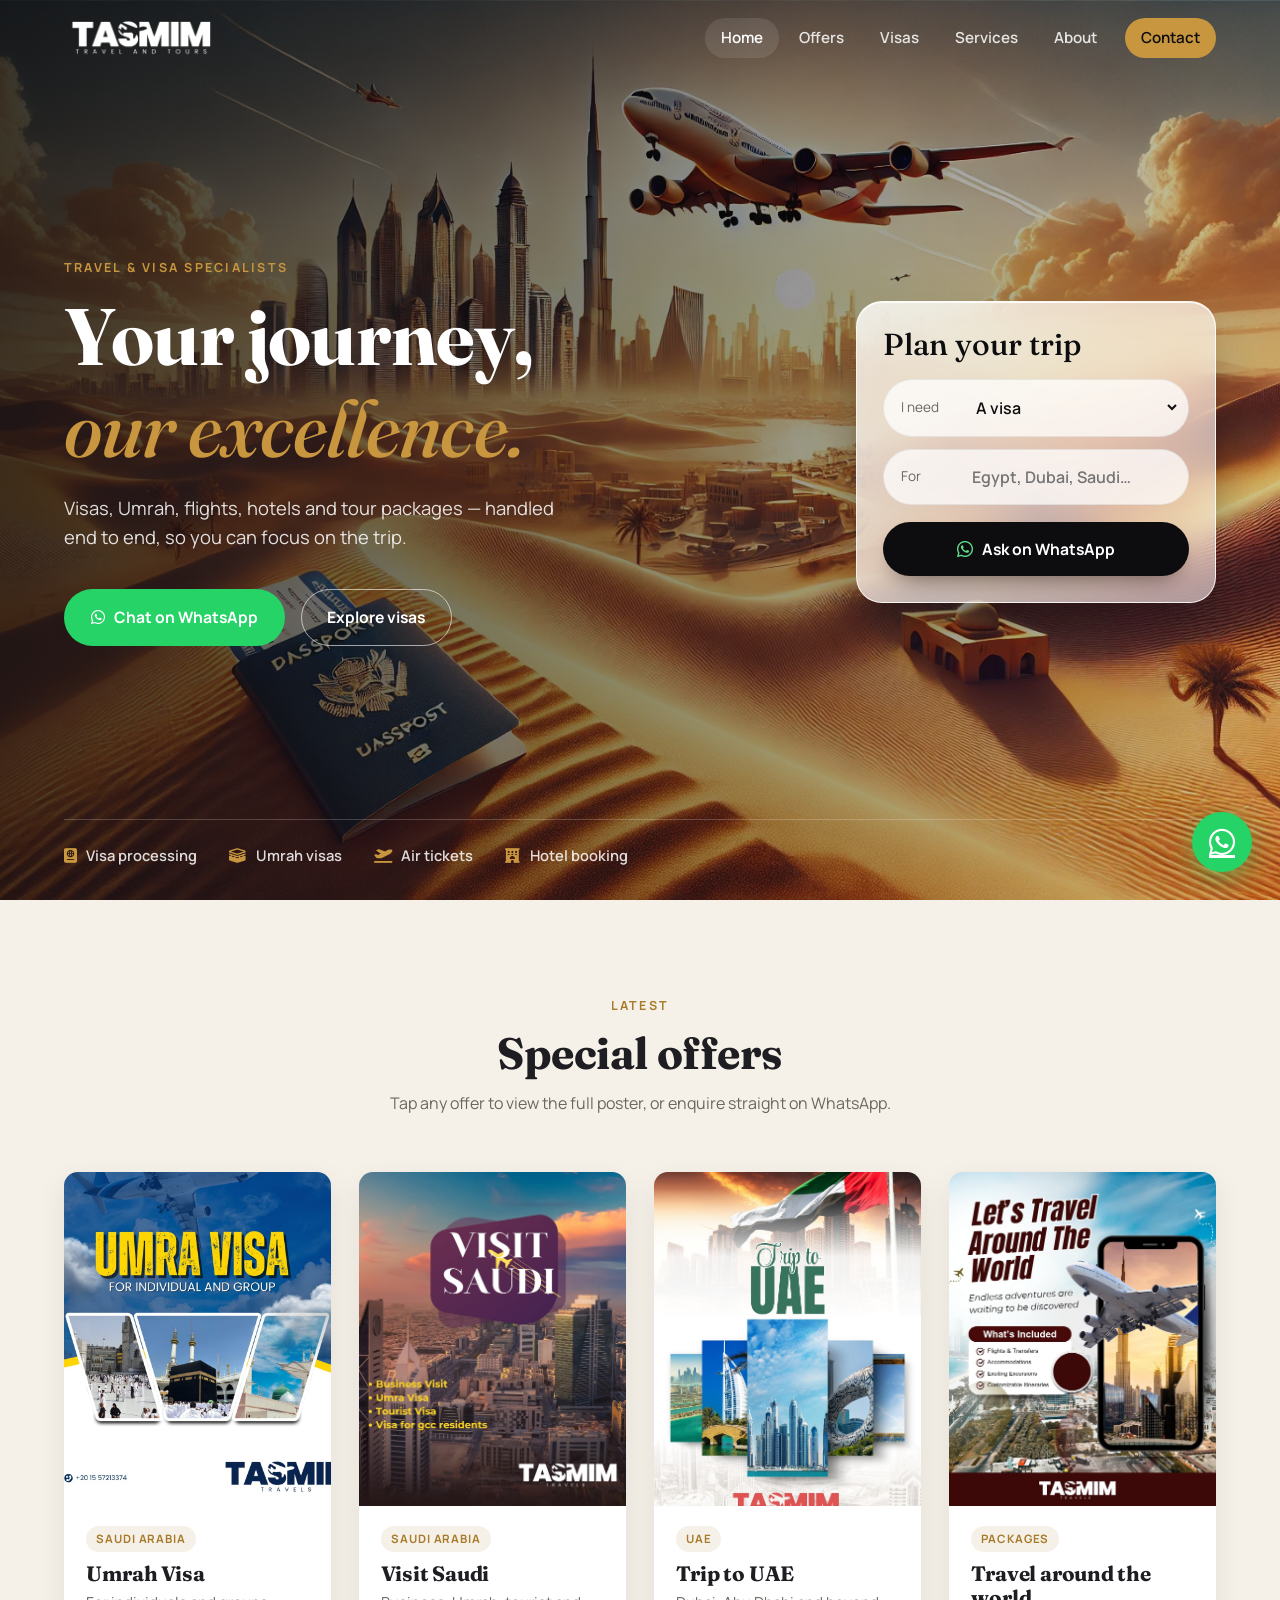
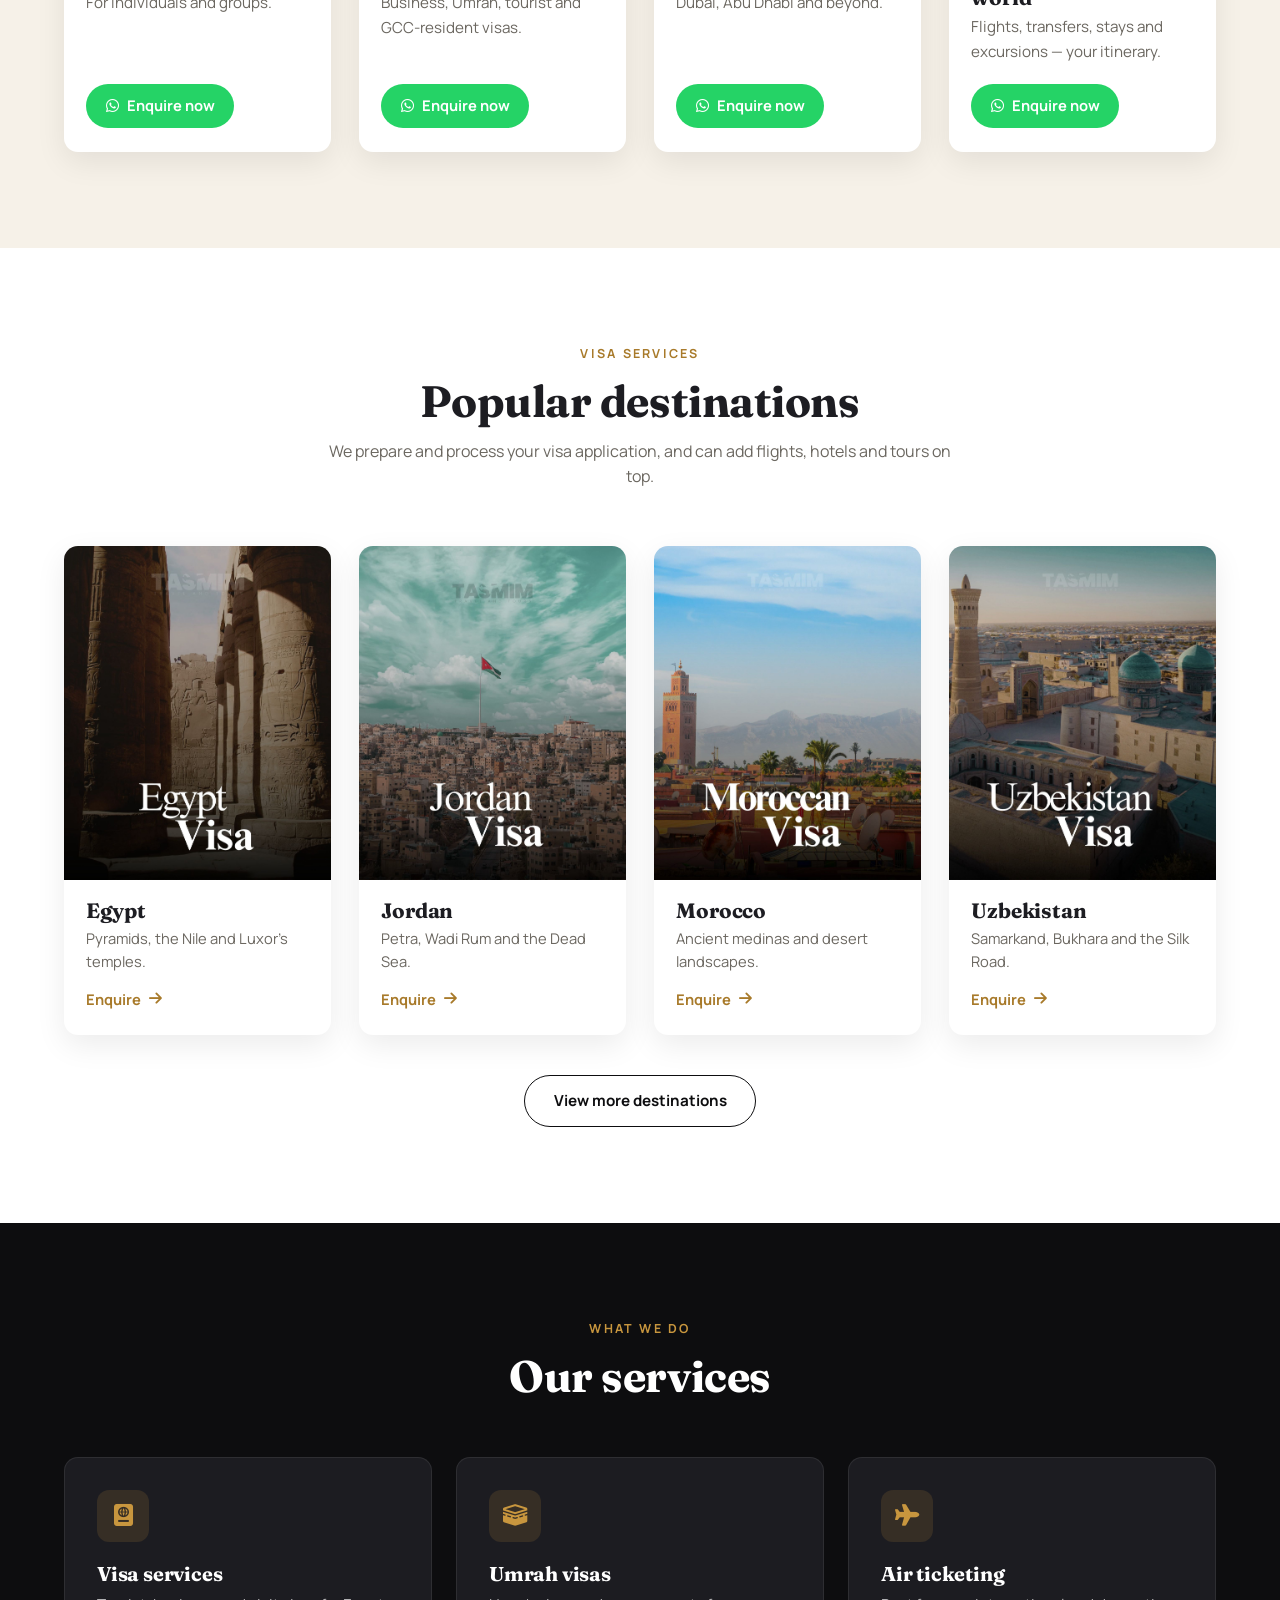
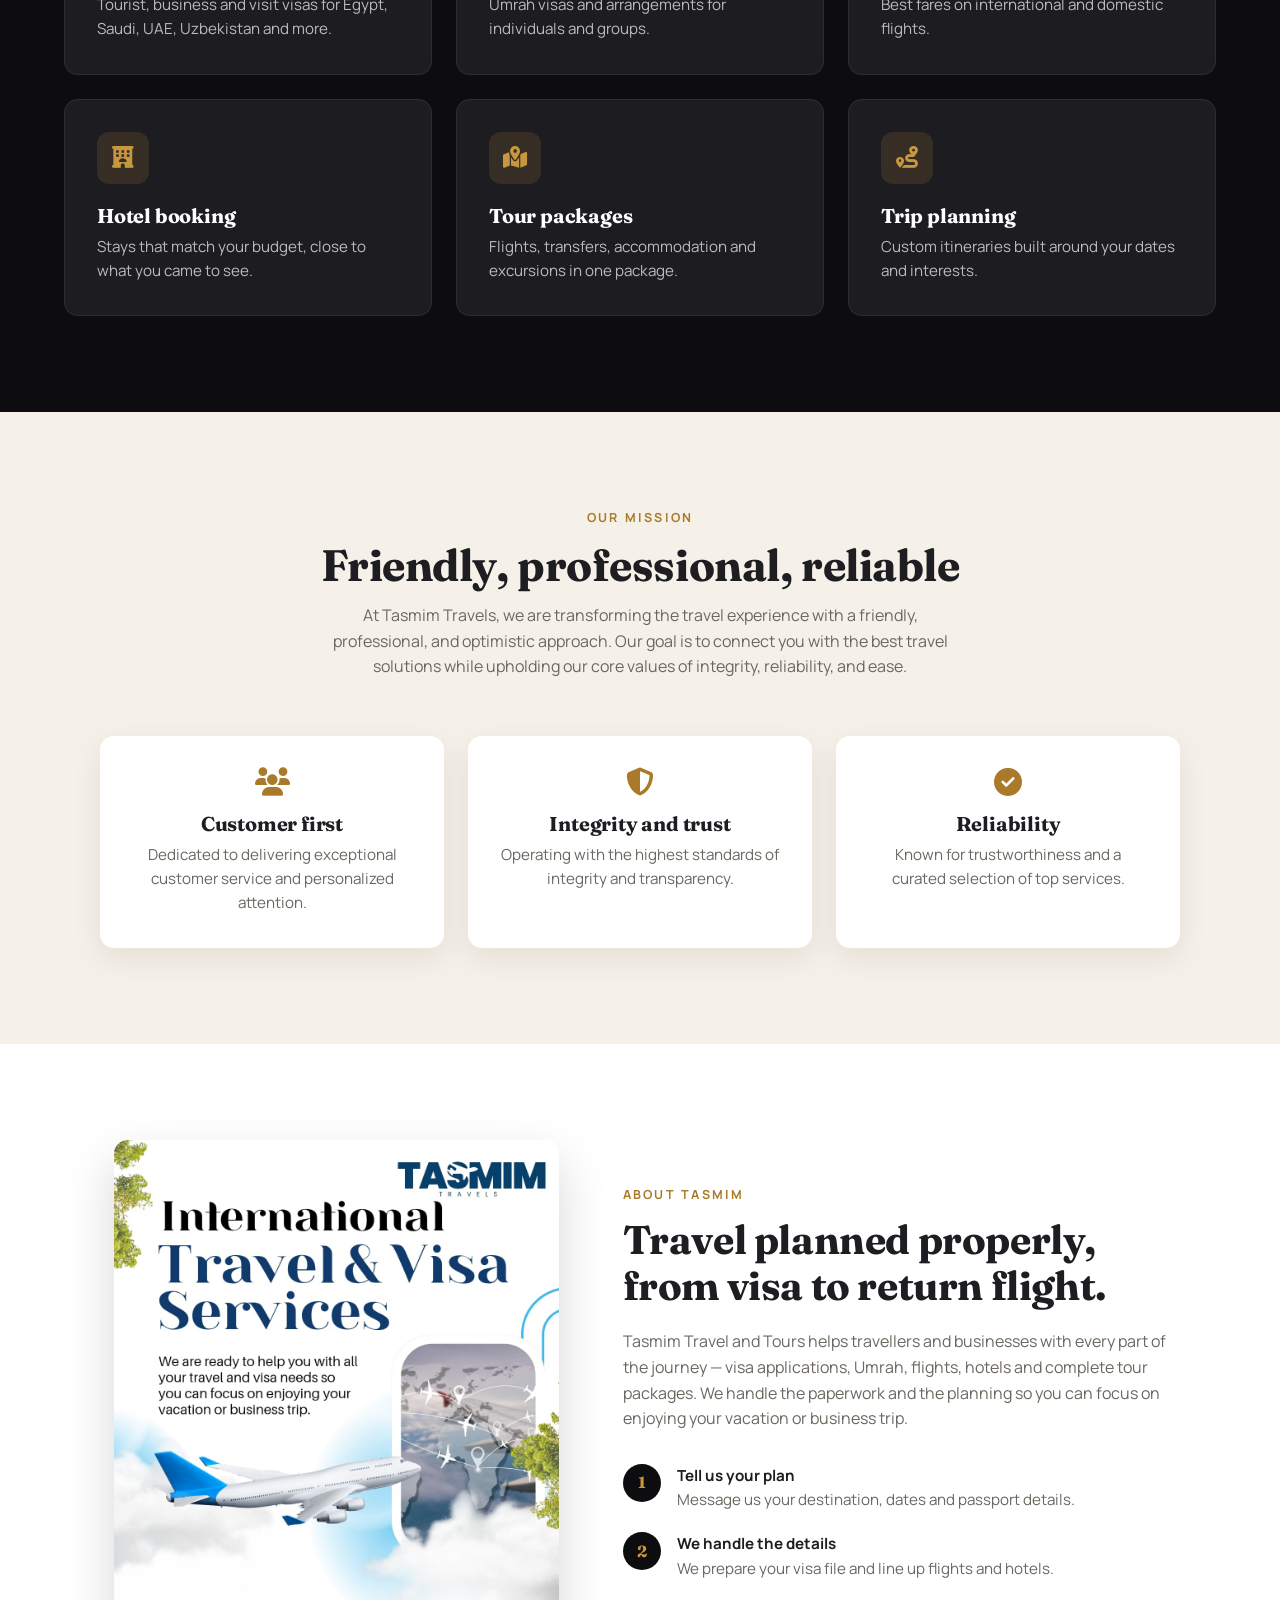
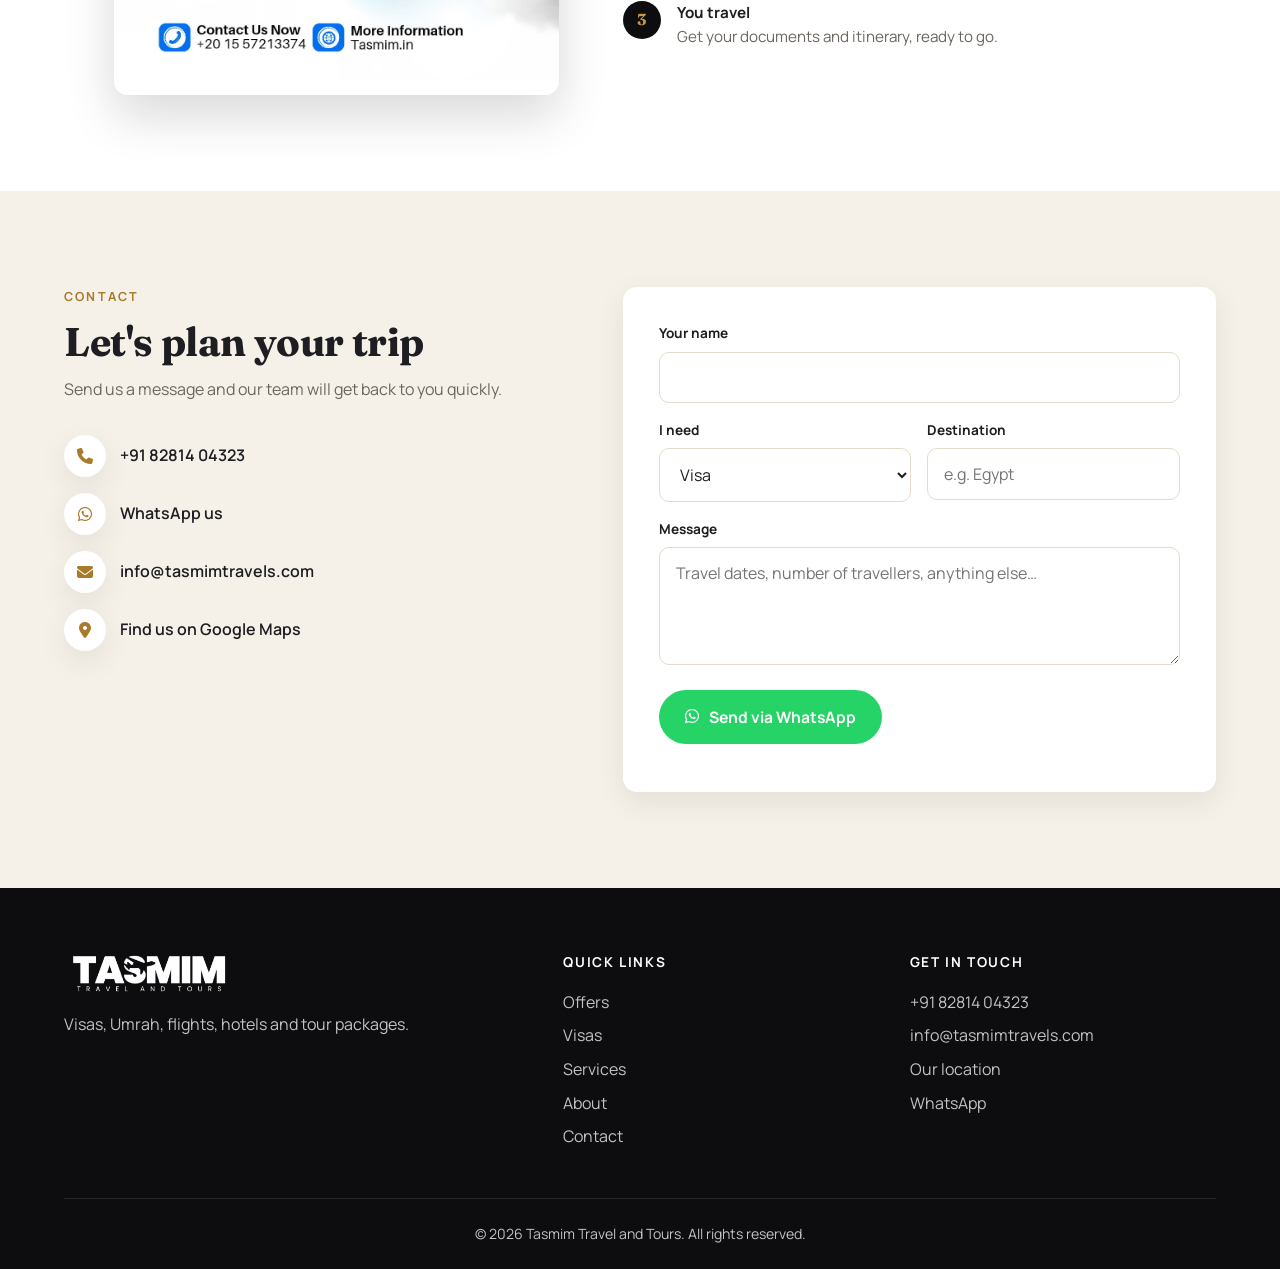
==== commit 09384e32: "Add Google Maps location link to contact and footer Co-Authored-By: Claude Opus 5.5 <noreply@anthrop" ====
--- a/index.html
+++ b/index.html
@@ -31,7 +31,8 @@
         "url": "https://tasmimtravels.com/",
         "logo": "https://tasmimtravels.com/assets/logo.png",
         "telephone": "+918281404323",
-        "email": "info@tasmimtravels.com"
+        "email": "info@tasmimtravels.com",
+        "hasMap": "https://maps.app.goo.gl/njCQToncKdGwgB4fA"
     }
     </script>
 </head>
@@ -332,6 +333,7 @@
                         <li><i class="fas fa-phone" aria-hidden="true"></i><a href="tel:+918281404323">+91 82814 04323</a></li>
                         <li><i class="fab fa-whatsapp" aria-hidden="true"></i><a href="#" data-wa="Hello Tasmim Travels!">WhatsApp us</a></li>
                         <li><i class="fas fa-envelope" aria-hidden="true"></i><a href="mailto:info@tasmimtravels.com">info@tasmimtravels.com</a></li>
+                        <li><i class="fas fa-location-dot" aria-hidden="true"></i><a href="https://maps.app.goo.gl/njCQToncKdGwgB4fA" target="_blank" rel="noopener">Find us on Google Maps</a></li>
                     </ul>
                 </div>
                 <form class="contact-form reveal" novalidate>
@@ -402,6 +404,7 @@
                 <ul>
                     <li><a href="tel:+918281404323">+91 82814 04323</a></li>
                     <li><a href="mailto:info@tasmimtravels.com">info@tasmimtravels.com</a></li>
+                    <li><a href="https://maps.app.goo.gl/njCQToncKdGwgB4fA" target="_blank" rel="noopener">Our location</a></li>
                     <li><a href="#" data-wa="Hello Tasmim Travels!">WhatsApp</a></li>
                 </ul>
             </div>
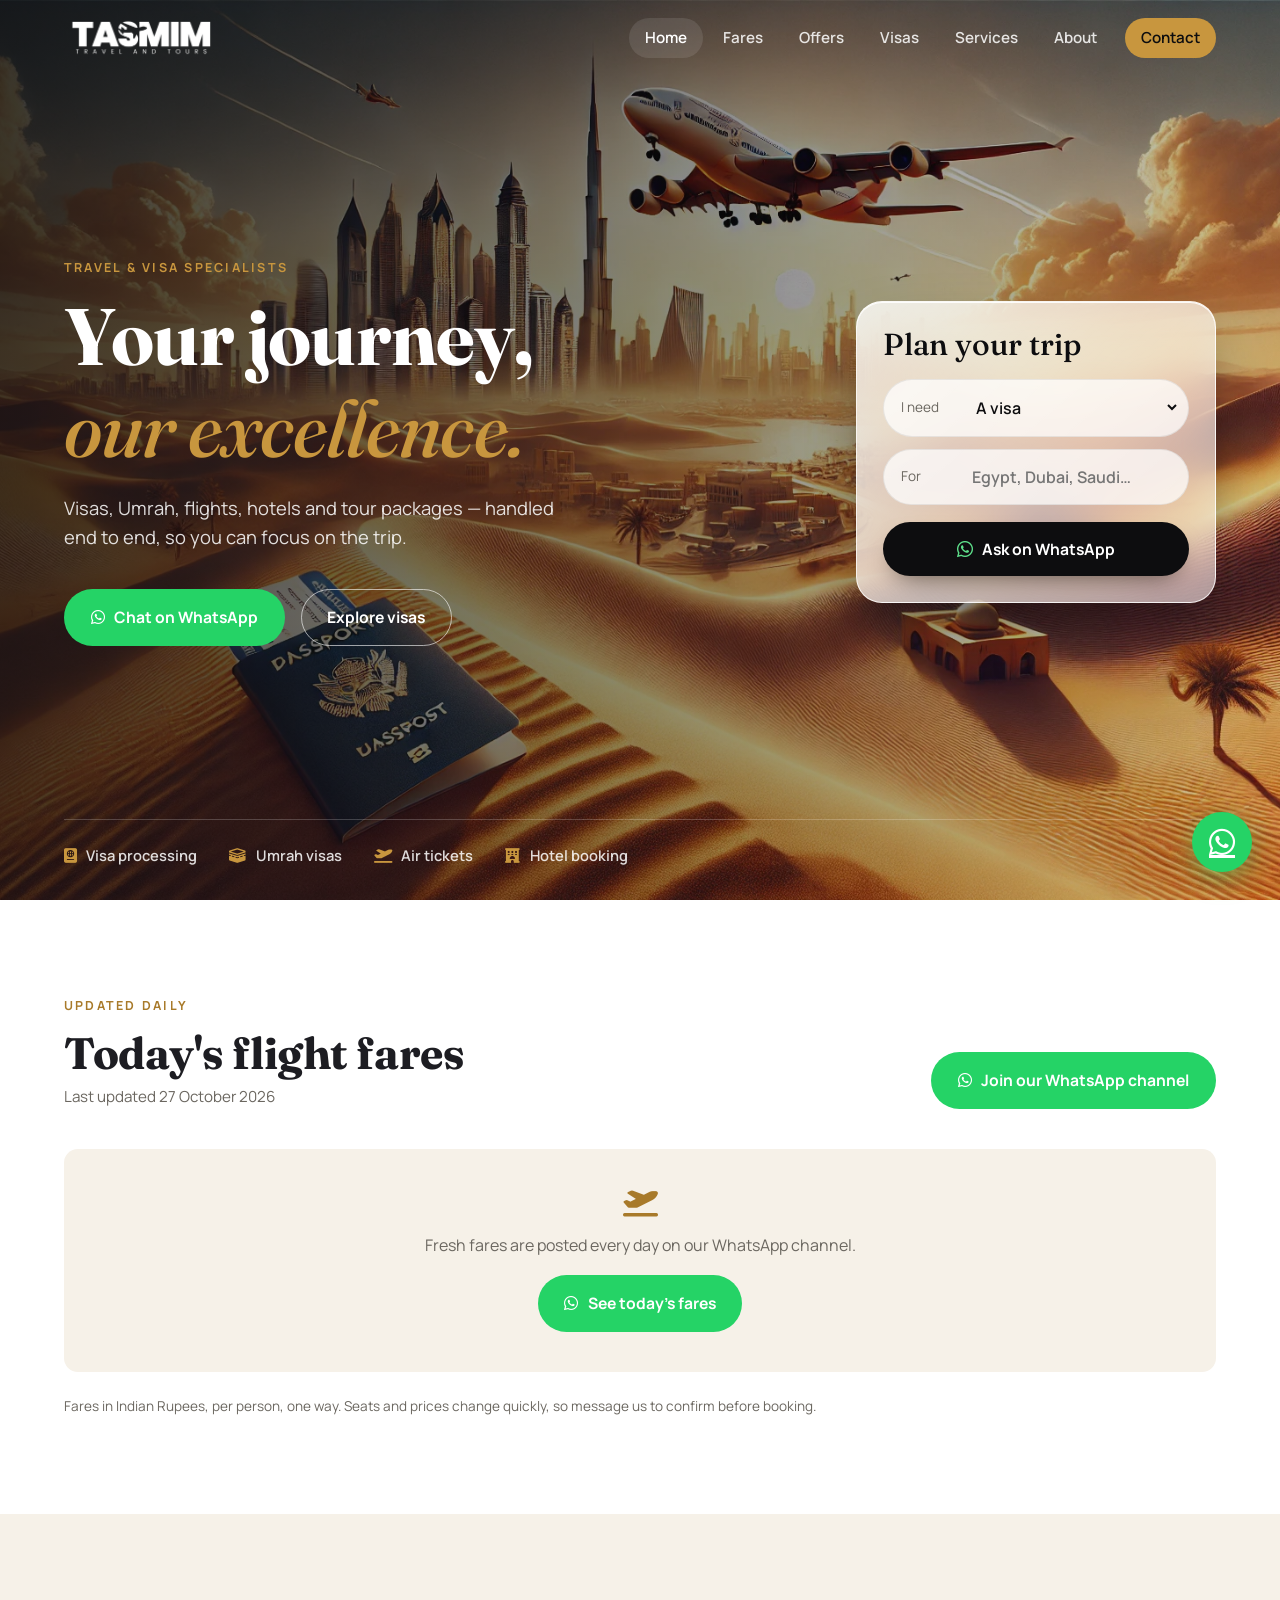
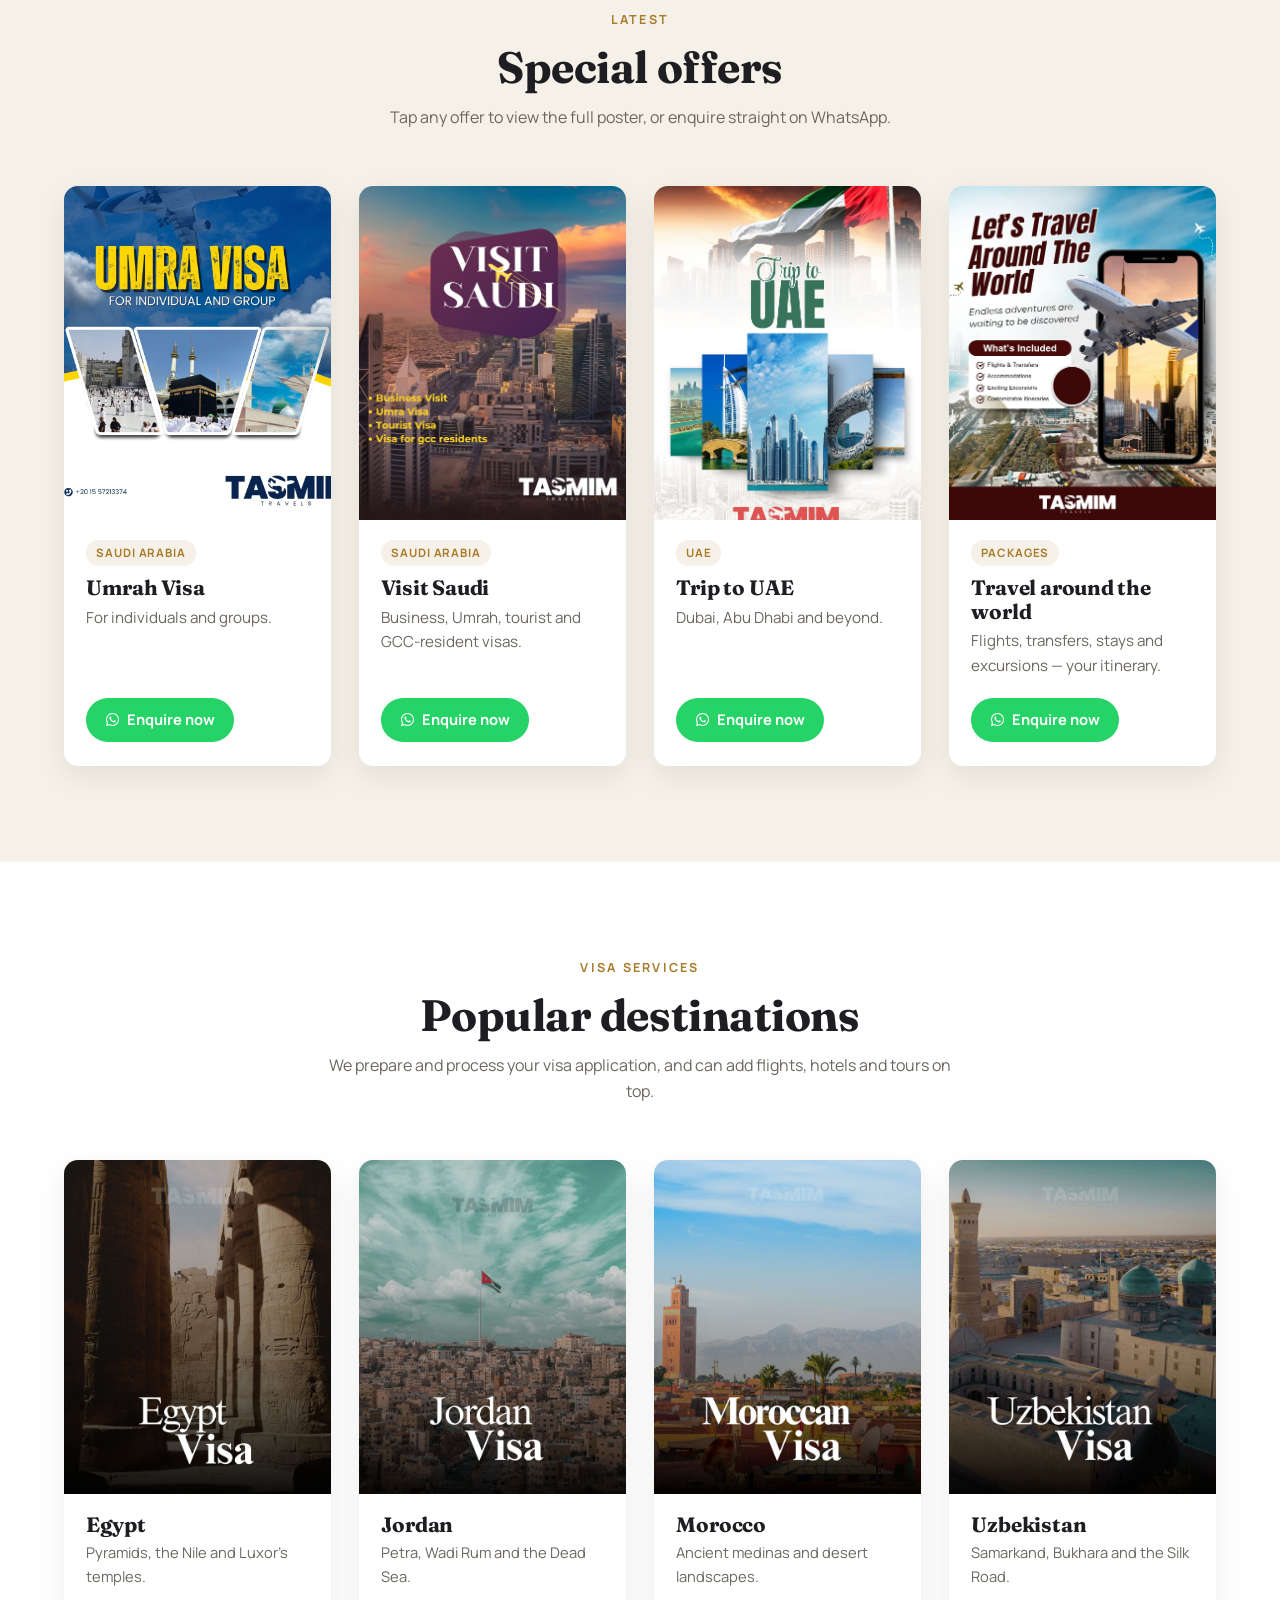
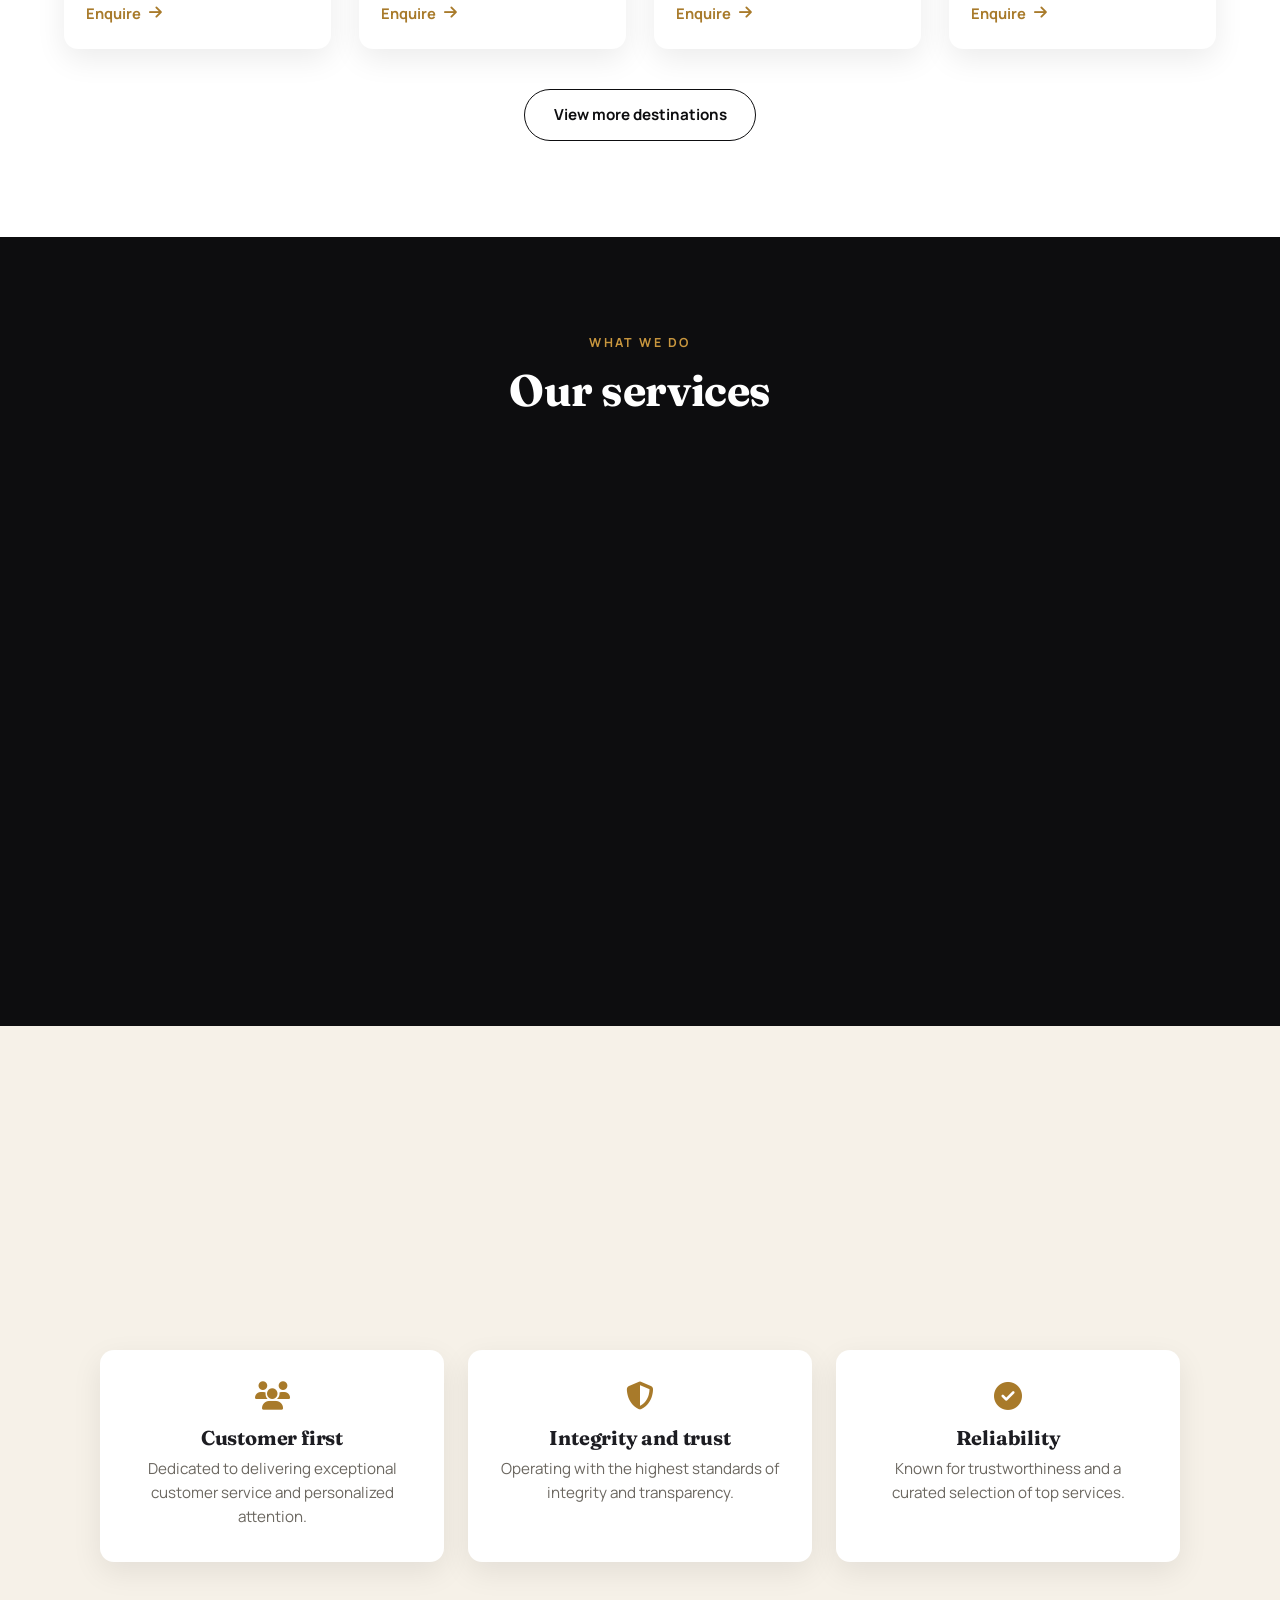
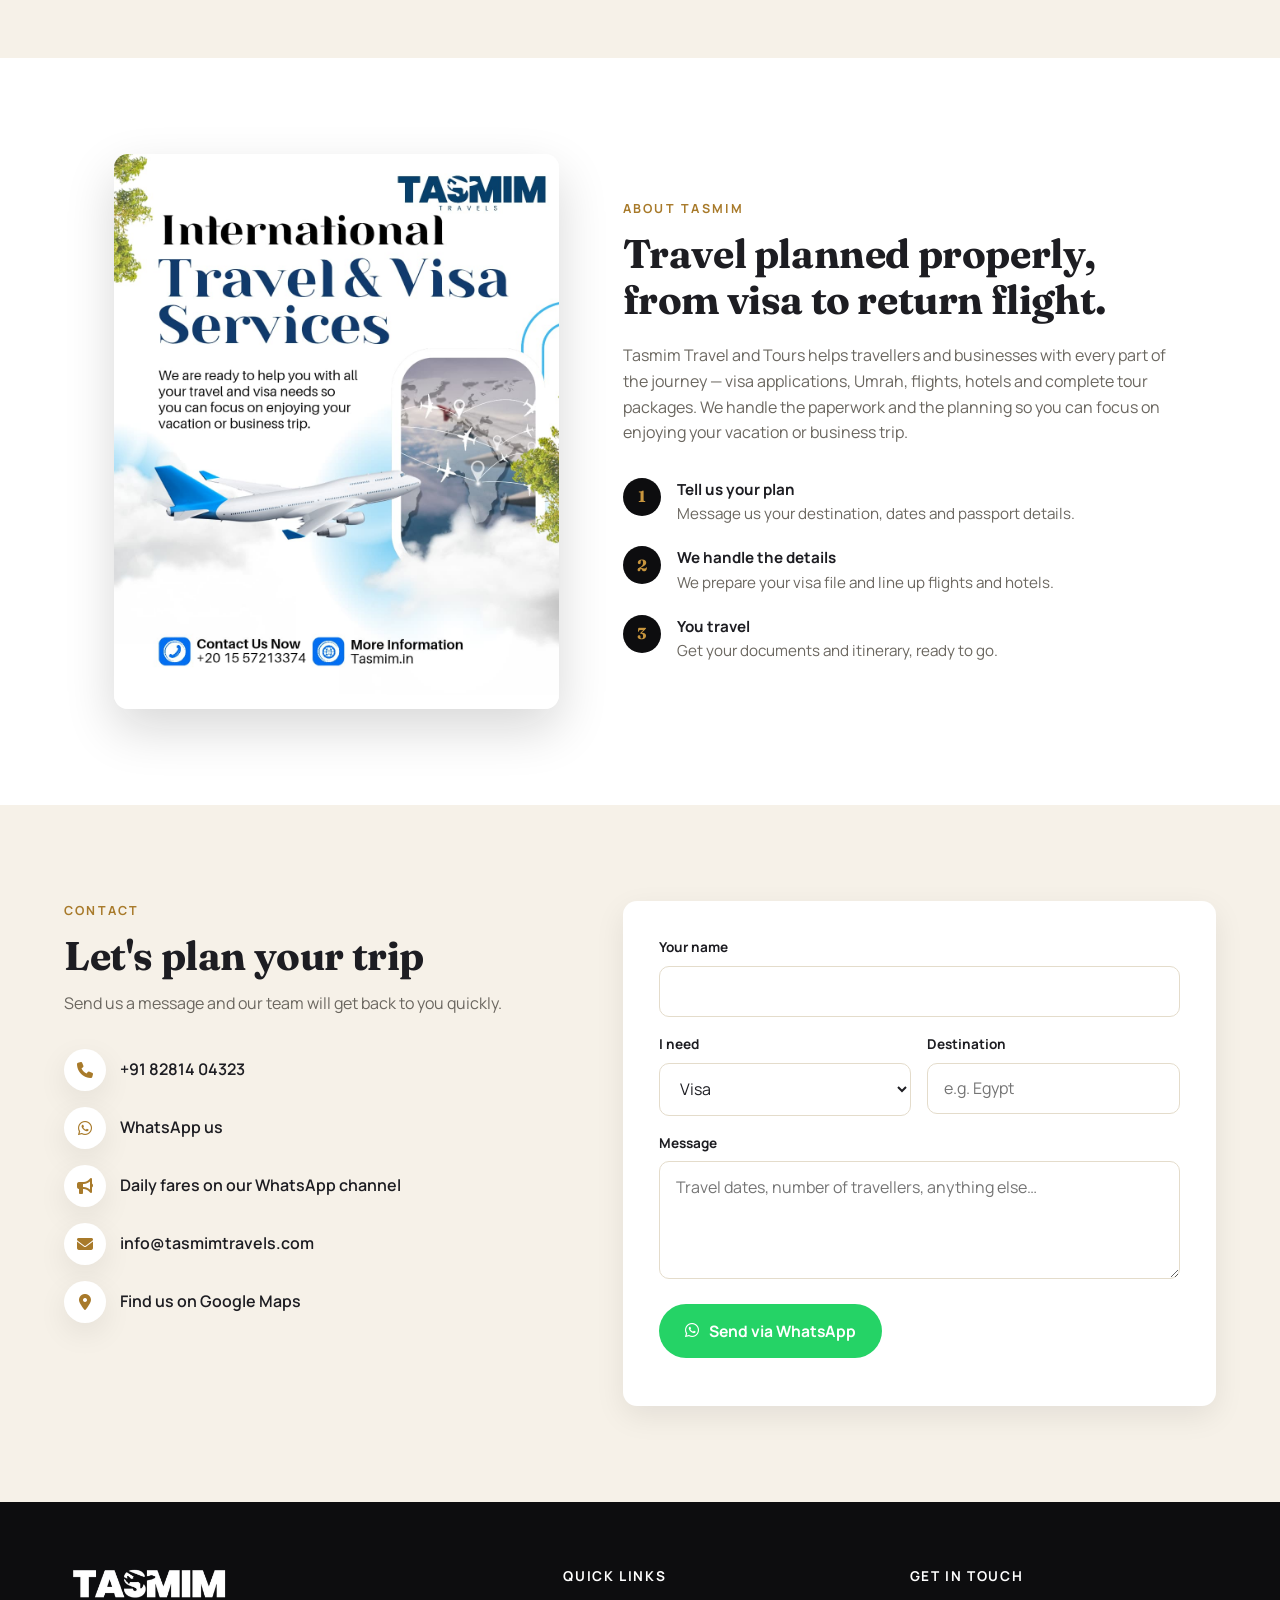
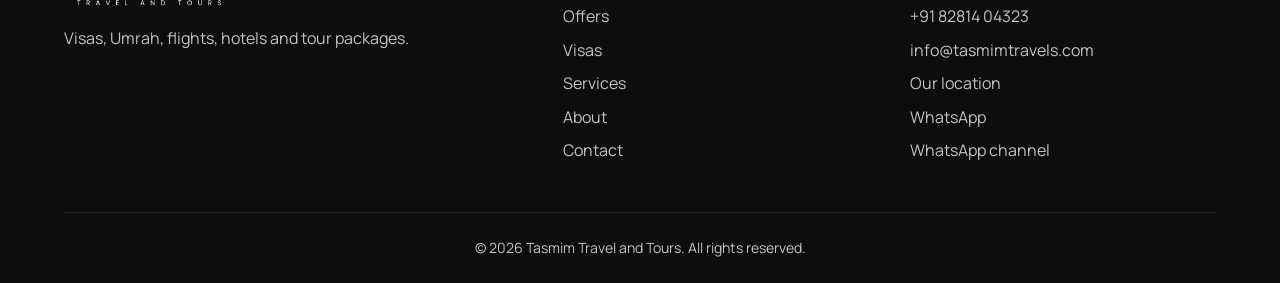
==== commit c534e2f5: "Add daily flight fares section and WhatsApp channel links - "Today's flight fares" reads fares.json " ====
--- a/index.html
+++ b/index.html
@@ -32,7 +32,8 @@
         "logo": "https://tasmimtravels.com/assets/logo.png",
         "telephone": "+918281404323",
         "email": "info@tasmimtravels.com",
-        "hasMap": "https://maps.app.goo.gl/njCQToncKdGwgB4fA"
+        "hasMap": "https://maps.app.goo.gl/njCQToncKdGwgB4fA",
+        "sameAs": ["https://whatsapp.com/channel/0029Vb8TLHq4yltFjQZEUY0L"]
     }
     </script>
 </head>
@@ -50,6 +51,7 @@
             </button>
             <ul class="nav-links" id="nav-links">
                 <li><a href="#home">Home</a></li>
+                <li><a href="#fares">Fares</a></li>
                 <li><a href="#offers">Offers</a></li>
                 <li><a href="#destinations">Visas</a></li>
                 <li><a href="#services">Services</a></li>
@@ -105,6 +107,32 @@
             </ul>
         </section>
 
+        <!-- Flight Fares Section: filled from fares.json by script.js -->
+        <section id="fares" class="fares">
+            <div class="fares-head reveal">
+                <div>
+                    <p class="eyebrow">Updated daily</p>
+                    <h2>Today's flight fares</h2>
+                    <p class="fares-updated" hidden></p>
+                </div>
+                <a href="https://whatsapp.com/channel/0029Vb8TLHq4yltFjQZEUY0L" class="btn btn-channel" target="_blank" rel="noopener">
+                    <i class="fab fa-whatsapp" aria-hidden="true"></i> Join our WhatsApp channel
+                </a>
+            </div>
+
+            <div class="fares-grid" aria-live="polite"></div>
+
+            <div class="fares-empty" hidden>
+                <i class="fas fa-plane-departure" aria-hidden="true"></i>
+                <p>Fresh fares are posted every day on our WhatsApp channel.</p>
+                <a href="https://whatsapp.com/channel/0029Vb8TLHq4yltFjQZEUY0L" class="btn btn-channel" target="_blank" rel="noopener">
+                    <i class="fab fa-whatsapp" aria-hidden="true"></i> See today's fares
+                </a>
+            </div>
+
+            <p class="fares-note">Fares in Indian Rupees, per person, one way. Seats and prices change quickly, so message us to confirm before booking.</p>
+        </section>
+
         <!-- Recent Offers Section -->
         <section id="offers" class="offers">
             <div class="section-head reveal">
@@ -332,6 +360,7 @@
                     <ul class="contact-list">
                         <li><i class="fas fa-phone" aria-hidden="true"></i><a href="tel:+918281404323">+91 82814 04323</a></li>
                         <li><i class="fab fa-whatsapp" aria-hidden="true"></i><a href="#" data-wa="Hello Tasmim Travels!">WhatsApp us</a></li>
+                        <li><i class="fas fa-bullhorn" aria-hidden="true"></i><a href="https://whatsapp.com/channel/0029Vb8TLHq4yltFjQZEUY0L" target="_blank" rel="noopener">Daily fares on our WhatsApp channel</a></li>
                         <li><i class="fas fa-envelope" aria-hidden="true"></i><a href="mailto:info@tasmimtravels.com">info@tasmimtravels.com</a></li>
                         <li><i class="fas fa-location-dot" aria-hidden="true"></i><a href="https://maps.app.goo.gl/njCQToncKdGwgB4fA" target="_blank" rel="noopener">Find us on Google Maps</a></li>
                     </ul>
@@ -406,6 +435,7 @@
                     <li><a href="mailto:info@tasmimtravels.com">info@tasmimtravels.com</a></li>
                     <li><a href="https://maps.app.goo.gl/njCQToncKdGwgB4fA" target="_blank" rel="noopener">Our location</a></li>
                     <li><a href="#" data-wa="Hello Tasmim Travels!">WhatsApp</a></li>
+                    <li><a href="https://whatsapp.com/channel/0029Vb8TLHq4yltFjQZEUY0L" target="_blank" rel="noopener">WhatsApp channel</a></li>
                 </ul>
             </div>
         </div>
--- a/styles.css
+++ b/styles.css
@@ -399,6 +399,162 @@
     }
 }
 
+/* Flight Fares Section */
+.fares {
+    max-width: 1280px;
+    margin: 0 auto;
+}
+
+.fares-head {
+    display: flex;
+    align-items: flex-end;
+    justify-content: space-between;
+    flex-wrap: wrap;
+    gap: 1.5rem;
+    margin-bottom: 2.5rem;
+}
+
+.fares-head h2 {
+    font-size: clamp(2rem, 4vw, 2.75rem);
+}
+
+.fares-updated {
+    margin-top: 0.4rem;
+    color: var(--muted);
+    font-size: 0.95rem;
+}
+
+.btn-channel {
+    background: var(--whatsapp);
+    color: #fff;
+}
+
+.btn-channel:hover {
+    background: var(--whatsapp-deep);
+}
+
+.fares-grid {
+    display: grid;
+    grid-template-columns: repeat(auto-fill, minmax(280px, 1fr));
+    gap: 1.25rem;
+}
+
+.fare-card {
+    display: flex;
+    flex-direction: column;
+    padding: 1.5rem;
+    border-radius: var(--radius);
+    background: var(--paper);
+    border: 1px solid var(--line);
+    box-shadow: var(--shadow);
+    transition: transform 0.3s, box-shadow 0.3s;
+}
+
+.fare-card:hover {
+    transform: translateY(-4px);
+    box-shadow: var(--shadow-lg);
+}
+
+.fare-route {
+    display: flex;
+    align-items: center;
+    gap: 0.6rem;
+    font-family: var(--font-display);
+    font-size: 1.35rem;
+    line-height: 1.2;
+}
+
+.fare-route i {
+    font-size: 0.9rem;
+    color: var(--gold-deep);
+}
+
+.fare-meta {
+    display: flex;
+    flex-wrap: wrap;
+    gap: 0.4rem;
+    margin: 0.75rem 0 1rem;
+}
+
+.fare-meta span {
+    font-size: 0.78rem;
+    font-weight: 600;
+    color: var(--gold-deep);
+    background: var(--sand);
+    padding: 0.25rem 0.65rem;
+    border-radius: 999px;
+}
+
+.fare-rows {
+    list-style: none;
+    margin-bottom: 1.25rem;
+}
+
+.fare-rows li {
+    display: flex;
+    justify-content: space-between;
+    align-items: baseline;
+    padding: 0.6rem 0;
+    border-bottom: 1px dashed var(--line);
+}
+
+.fare-rows li:last-child {
+    border-bottom: 0;
+}
+
+.fare-date {
+    color: var(--muted);
+    font-weight: 500;
+}
+
+.fare-price {
+    font-size: 1.15rem;
+    font-weight: 700;
+    color: var(--ink);
+}
+
+.fare-card .offer-cta {
+    margin-top: auto;
+}
+
+.fares-empty {
+    display: flex;
+    flex-direction: column;
+    align-items: center;
+    gap: 1rem;
+    padding: 2.5rem 1.5rem;
+    text-align: center;
+    border-radius: var(--radius);
+    background: var(--sand);
+    color: var(--muted);
+}
+
+.fares-empty[hidden] {
+    display: none;
+}
+
+.fares-empty > i {
+    font-size: 1.75rem;
+    color: var(--gold-deep);
+}
+
+.fares-note {
+    margin-top: 1.5rem;
+    font-size: 0.85rem;
+    color: var(--muted);
+}
+
+@media (max-width: 768px) {
+    .fares-head {
+        align-items: flex-start;
+    }
+
+    .fares-head .btn {
+        width: 100%;
+        justify-content: center;
+    }
+}
+
 /* Offers Section */
 .offers {
     background: var(--sand);
